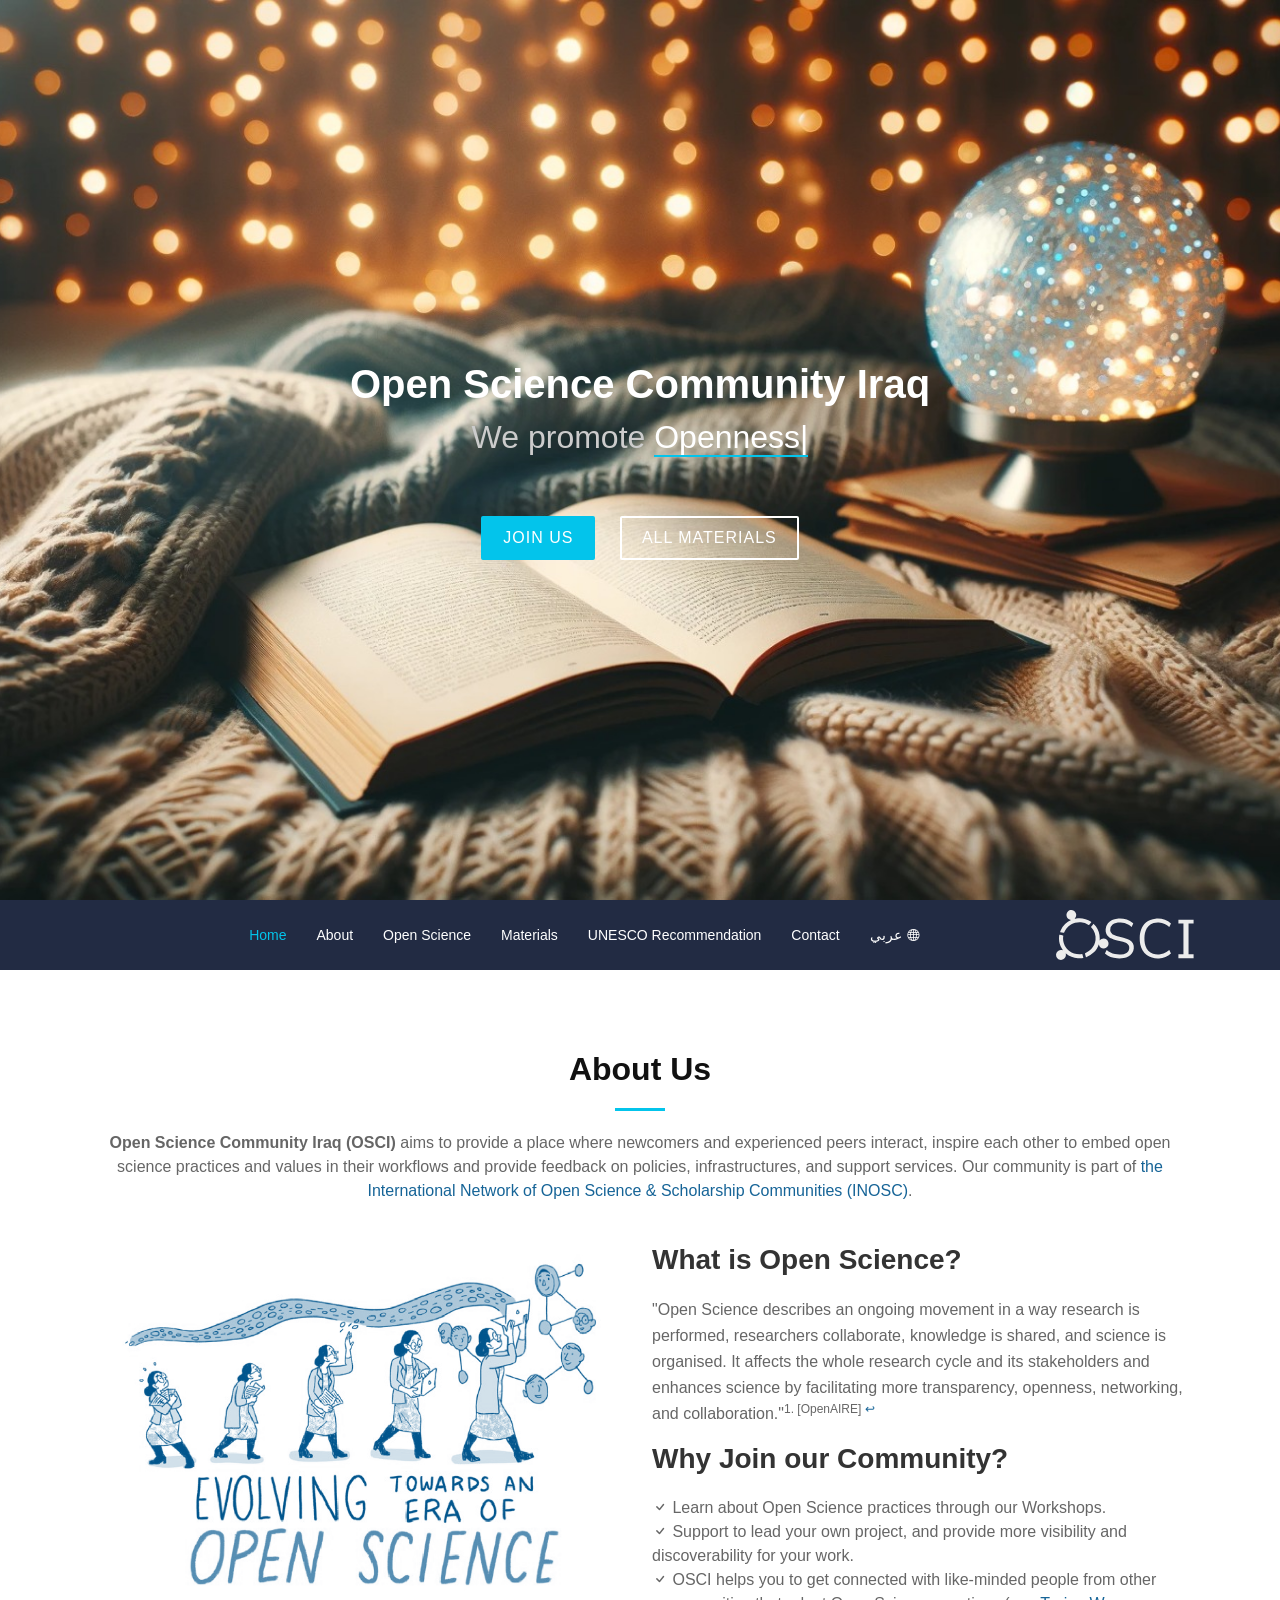
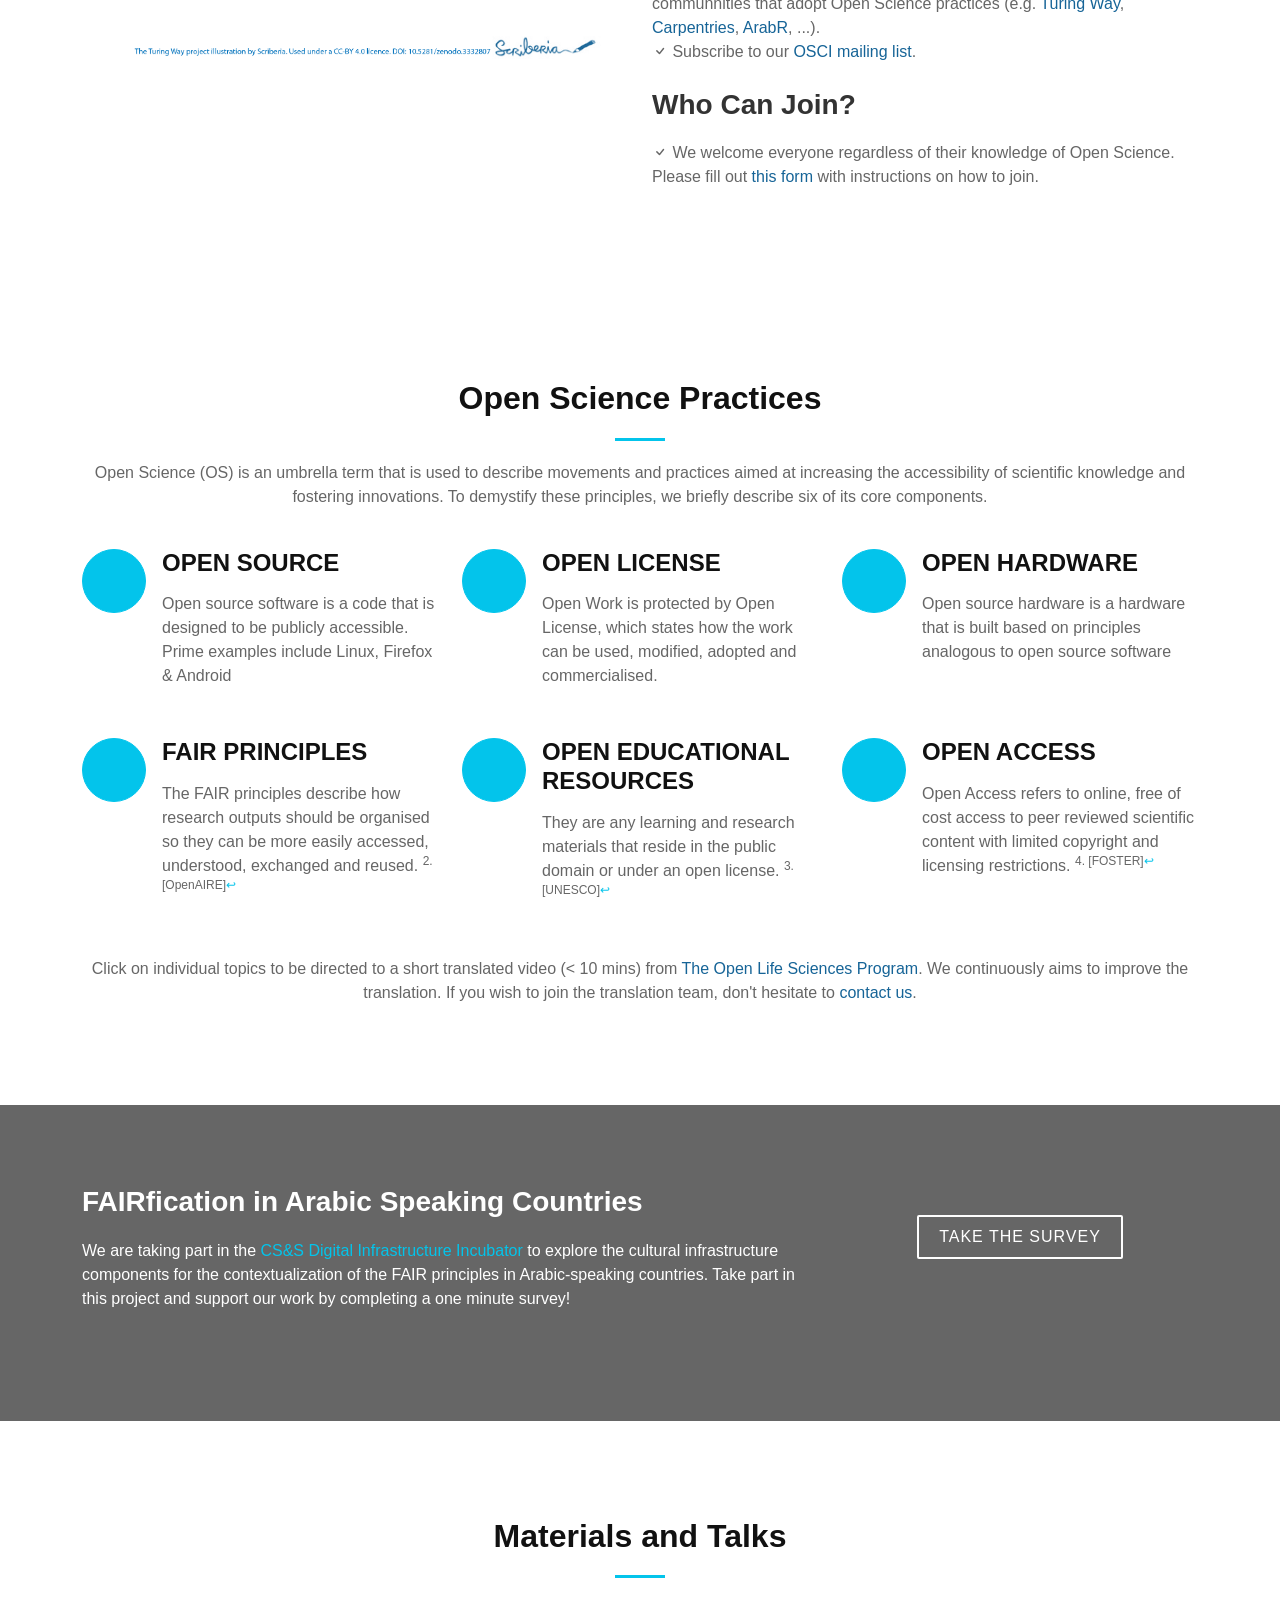
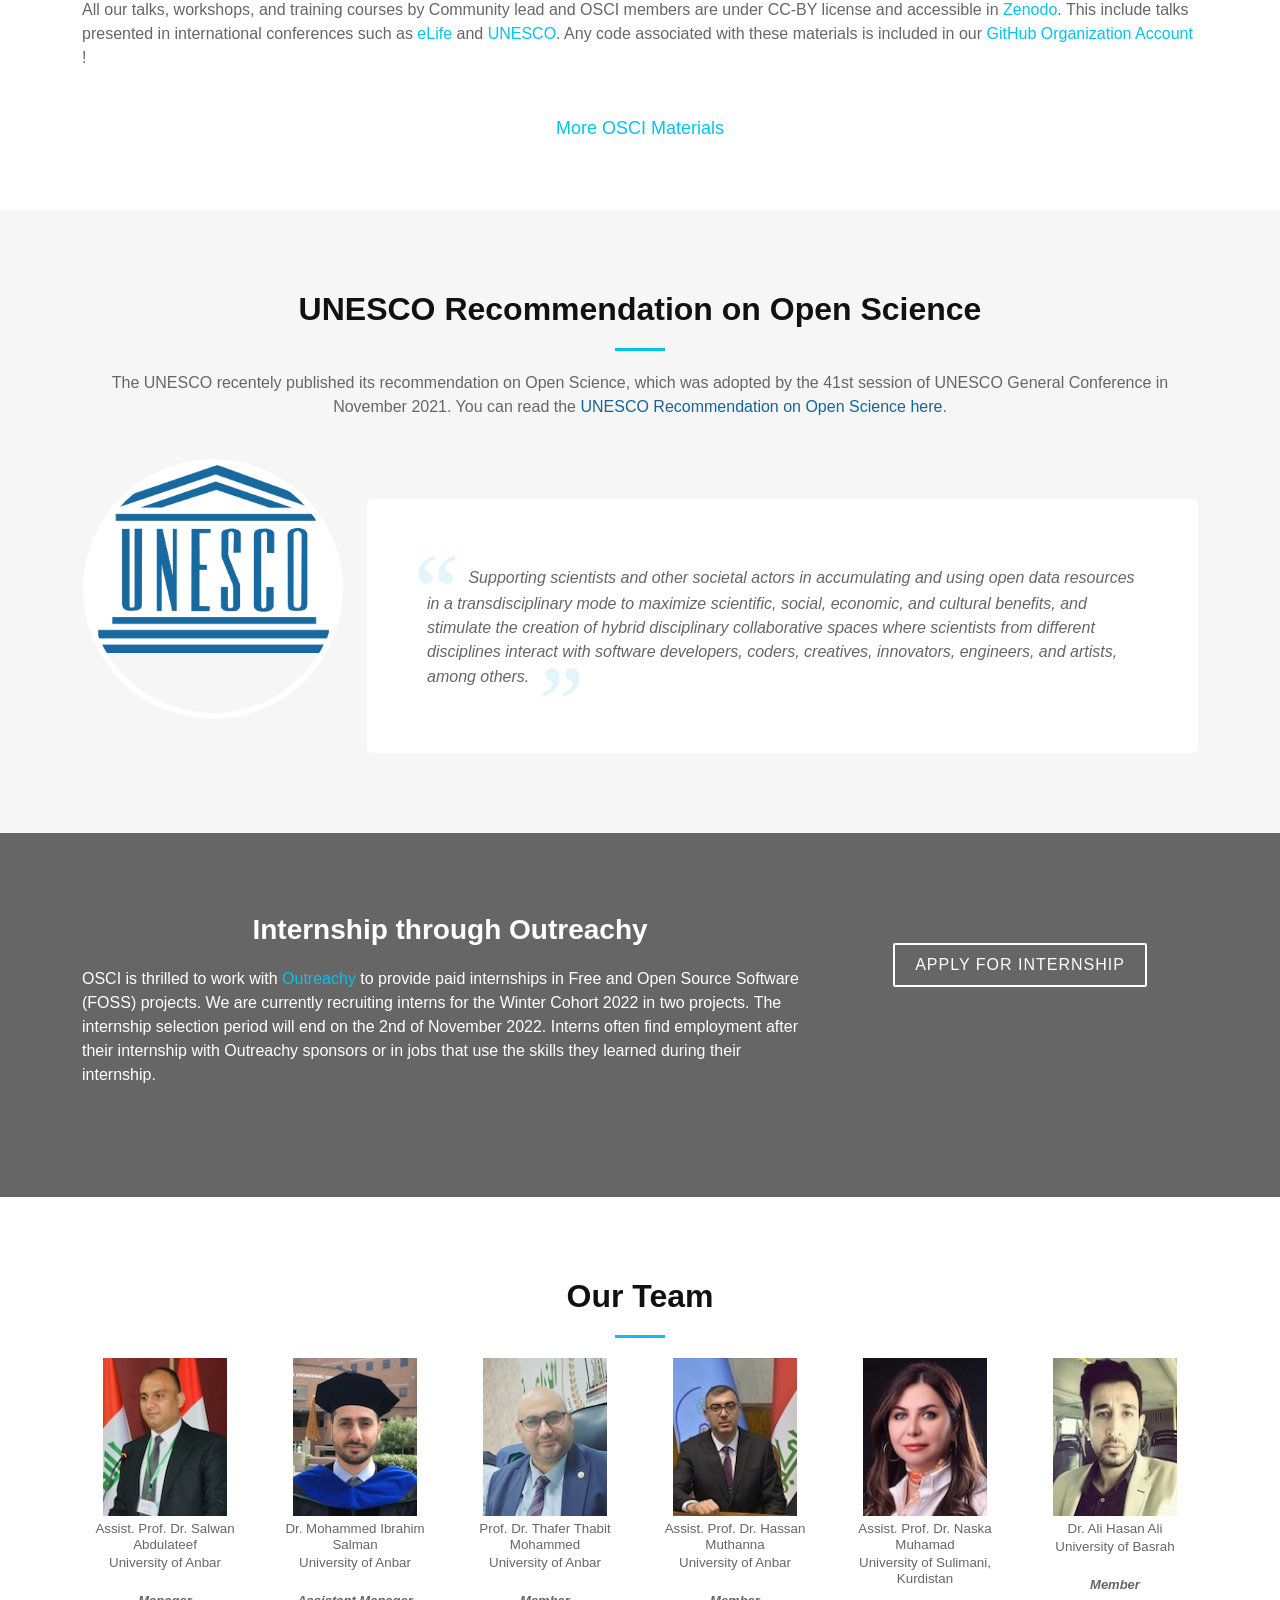
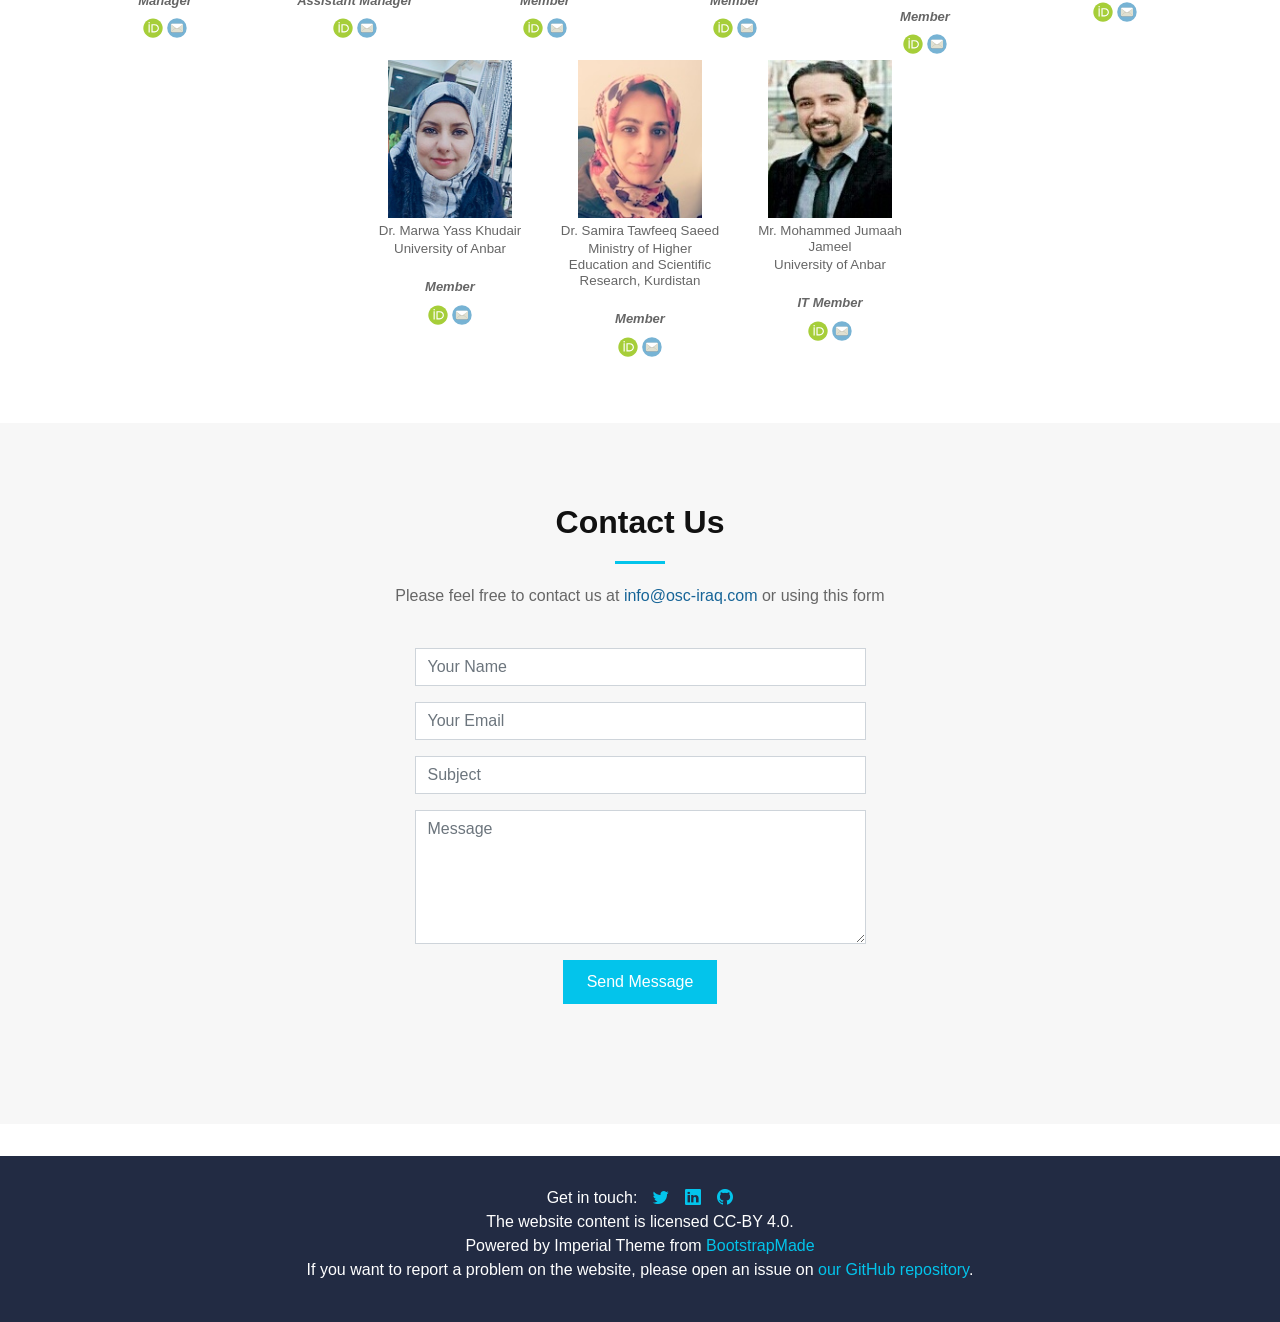
==== index.html @ b0d39c7e "Team added to the English page" ====
<!DOCTYPE html>
<html lang="en">

<head>
  <!-- Global site tag (gtag.js) - Google Analytics -->
  <script async src="https://www.googletagmanager.com/gtag/js?id=G-NM34VFTB3N"></script>
  <script>
    window.dataLayer = window.dataLayer || [];

    function gtag() {
      dataLayer.push(arguments);
    }
    gtag('js', new Date());

    gtag('config', 'G-NM34VFTB3N');
  </script>

  <meta charset="utf-8">
  <meta content="width=device-width, initial-scale=1.0" name="viewport">

  <title>OSCSI</title>
  <meta
    content="Open Science community Iraq (OSCI) was established in line with Saudi Arabia’s Vision 2030, which focuses on installing values, enhancing knowledge and improving equal access to education. It aims to provide a place where newcomers and experienced peers interact, inspire each other to embed open science practices and values in their workflows and provide feedback on policies, infrastructures and support services."
    name="description">
  <meta content="" name="OSCI, osci, Open Science Communtiy Iraq, Open Science">

  <!-- Facebook Opengraph integration: https://developers.facebook.com/docs/sharing/opengraph -->
  <meta property="og:title" content="">
  <meta property="og:image" content="">
  <meta property="og:url" content="">
  <meta property="og:site_name" content="">
  <meta property="og:description" content="">

  <!-- Twitter Cards integration: https://dev.twitter.com/cards/  -->
  <meta name="twitter:card" content="summary">
  <meta name="twitter:site" content="">
  <meta name="twitter:title" content="">
  <meta name="twitter:description" content="">
  <meta name="twitter:image" content="">

  <!-- Favicons -->
  <link href="assets/img/logo1.png" rel="icon">
  <link href="assets/img/apple-touch-icon.png" rel="apple-touch-icon">

  <!-- Fontawesome  -->
  <script src="https://kit.fontawesome.com/fb18aad73b.js" crossorigin="anonymous"></script>
  <!-- Google Fonts -->
  <link rel="preconnect" href="https://fonts.googleapis.com">
  <link rel="preconnect" href="https://fonts.gstatic.com" crossorigin>
  <link rel="preload" as="font"
    href="https://fonts.googleapis.com/css?family=Open+Sans:300,300i,400,400i,700,700i|Raleway:300,400,500,700,800&display=swap"
    rel="stylesheet">
  <link rel="preload" as="font"
    href="https://fonts.googleapis.com/css2?family=IBM+Plex+Sans+Arabic:wght@100;200;400&family=Noto+Kufi+Arabic:wght@300&display=swap"
    rel="stylesheet">

  <!-- Vendor CSS Files -->
  <link href="assets/vendor/aos/aos.css" rel="stylesheet">
  <link href="assets/vendor/bootstrap/css/bootstrap.min.css" rel="stylesheet">
  <link href="assets/vendor/bootstrap-icons/bootstrap-icons.css" rel="stylesheet">
  <link href="assets/vendor/glightbox/css/glightbox.min.css" rel="stylesheet">
  <link href="assets/vendor/swiper/swiper-bundle.min.css" rel="stylesheet">

  <!-- Template Main CSS File -->
  <link href="assets/css/style.css" rel="stylesheet">
  <link href="assets/css/arabic.css" rel="stylesheet">


  <!-- =======================================================
  * Template Name: Imperial - v5.7.0
  * Template URL: https://bootstrapmade.com/imperial-free-onepage-bootstrap-theme/
  * Author: BootstrapMade.com
  * License: https://bootstrapmade.com/license/
  ======================================================== -->
</head>

<body>

  <!-- ======= Hero Section ======= -->
  <section id="hero">
    <div class="hero-container">
      <div data-aos="fade-in">
        <div class="hero-logo">
          <!-- <img class="" src="assets/img/landing/logo.png" alt="Imperial" width = "300px"> -->
        </div>

        <h1>Open Science Community Iraq</h1>
        <h2>We promote <span class="typed" data-typed-items="Openness, Transparency, Reproducibility"></span></h2>
        <div class="actions">
          <a href="https://form.jotform.com/2229025453843566" class="btn-get-started">Join Us</a>
          <a href="https://zenodo.org/communities/osci2023" class="btn-services">All Materials</a>
        </div>
      </div>
    </div>
  </section><!-- End Hero -->

  <!-- ======= Header ======= -->
  <header id="header" class="d-flex align-items-center">
    <div class="container d-flex align-items-center justify-content-between">

      <a href="index.html" class="logo mr-auto"><img src="assets/img/landing/header.JPG" alt=""></a>
      <!-- Uncomment below if you prefer to use a text logo -->
      <!-- <h1 class="logo mr-auto"><a href="index.html">OSCI</a></h1> -->

      <nav id="navbar" class="navbar">
        <ul>
          <li><a class="nav-link scrollto active" href="#hero">Home</a></li>
          <li><a class="nav-link scrollto" href="#about">About</a></li>
          <li><a class="nav-link scrollto" href="#services">Open Science</a></li>
          <li><a class="nav-link scrollto" href="#materials">Materials</a></li>
          <li><a class="nav-link scrollto" href="#testimonials">UNESCO Recommendation</a></li>
          <li><a class="nav-link scrollto" href="#contact">Contact</a></li>
          <li><a href="ar-index.html">عربي <i class="bi bi-globe"></i></a></li>
        </ul>
        <i class="bi bi-list mobile-nav-toggle"></i>
      </nav><!-- .navbar -->
      <a href="index.html" class="logo mr-auto"><img src="assets/img/landing/logo1.svg" alt=""></a>

    </div>
  </header><!-- End Header -->

  <main id="main">

    <!-- ======= About Section ======= -->
    <section id="about">
      <div class="container" data-aos="fade-up">
        <div class="row">
          <div class="col-md-12">
            <h3 class="section-title">About Us</h3>
            <div class="section-title-divider"></div>
            <p class="section-description"><b>Open Science Community Iraq (OSCI)</b> aims to provide a place where
              newcomers and experienced peers interact, inspire each other to embed open science practices
              and values in their workflows and provide feedback on policies, infrastructures, and support services.
              Our community is part of <a href="https://osf.io/vz2sy/">the International Network of Open Science &
                Scholarship Communities (INOSC)</a>.
            </p>
          </div>
        </div>
        <div class="container about-container" data-aos="fade-up" data-aos-delay="200">
          <div class="row">

            <div class="col-lg-6 about-img">
              <img src="assets/img/landing/os.webp" alt="">
            </div>

            <div class="col-md-6 about-content">
              <h2 class="about-title">What is Open Science?</h2>
              <p class="about-text">
                "Open Science describes an ongoing movement in a way research is performed, researchers collaborate,
                knowledge is shared,
                and science is organised. It affects the whole research cycle and its stakeholders and enhances science
                by facilitating more
                transparency, openness, networking, and collaboration."<sup id="fn1">1. [OpenAIRE]
                  <a href="https://www.openaire.eu/what-is-open-science-and-open-access"
                    title="OpenAIRE Webpage.">↩</a></sup>
              </p>
              <h2 class="about-title">Why Join our Community?</h2>
              <i class="bi bi-check"></i> Learn about Open Science practices through our Workshops.
              <br>
              <i class="bi bi-check"></i> Support to lead your own project, and provide more visibility and
              discoverability for your work.
              <br>
              <i class="bi bi-check"></i> OSCI helps you to get connected with like-minded people from other
              communnities that adopt Open Science practices (e.g. <a
                href="https://the-turing-way.netlify.app/welcome">Turing Way</a>, <a
                href="https://carpentries.org/">Carpentries</a>, <a href="https://arabr.github.io/">ArabR</a>, ...).

              <br>
              <i class="bi bi-check"></i> Subscribe to our <a
                href="https://docs.google.com/forms/d/e/1FAIpQLSdrJlHJlKuQ4OW4PL6OsCyJP4XeBnjgYJLNfCgu8Tj8d-MP_Q/viewform">OSCI
                mailing
                list</a>.
              <br>
              <br>
              <h2 class="about-title">Who Can Join?</h2>
              <i class="bi bi-check"></i> We welcome everyone regardless of their knowledge of Open Science. Please fill
              out <a href="https://forms.gle/egqEE7VThhf4V3Ps8">this form
              </a>with instructions on how to join.
              <br>
              </p>
            </div>
          </div>
        </div>
    </section><!-- End About Section -->

    <!-- ======= Services Section ======= -->
    <section id="services">
      <div class="container">
        <div class="row" data-aos="fade-up">
          <div class="col-md-12">
            <h3 class="section-title">Open Science Practices</h3>
            <div class="section-title-divider"></div>
            <p class="section-description">
              Open Science (OS) is an umbrella term that is used to describe movements and practices aimed at
              increasing the accessibility of scientific knowledge and fostering innovations.
              To demystify these principles, we briefly describe six of its core components.
            </p>
          </div>
        </div>

        <div class="row" data-aos="fade-up" data-aos-delay="200">
          <div class="col-lg-4 col-md-6 service-item">
            <div class="service-icon"><i class="fab fa-osi"></i></div>
            <h4 class="service-title"><a href="https://www.youtube.com/embed/OskC2LNtPkU">Open Source</a></h4>
            <p class="service-description">Open source software is a code that is designed to be publicly accessible.
              Prime examples include Linux, Firefox & Android</p>
          </div>
          <div class="col-lg-4 col-md-6 service-item">
            <div class="service-icon"><i class="fab fa-creative-commons"></i></div>
            <h4 class="service-title"><a href="https://www.youtube.com/embed/xdBwuut6dRY">Open License</a></h4>
            <p class="service-description">Open Work is protected by Open License, which states how the work can be
              used, modified, adopted and commercialised.</p>
          </div>
          <div class="col-lg-4 col-md-6 service-item">
            <div class="service-icon"><i class="fas fa-microchip"></i></div>
            <h4 class="service-title"><a href="https://www.youtube.com/embed/KymHGq9SAgM">Open Hardware</a></h4>
            <p class="service-description">Open source hardware is a hardware that is built based on principles
              analogous to open source software</p>
          </div>
          <div class="col-lg-4 col-md-6 service-item">
            <div class="service-icon"><i class="fas fa-database"></i></div>
            <h4 class="service-title"><a href="https://www.youtube.com/embed/-EdD3JKA6WA">FAIR Principles</a></h4>
            <p class="service-description">The FAIR principles describe how research outputs should be organised so they
              can be more easily accessed, understood, exchanged and reused. <sup id="fn2">2. [OpenAIRE]<a
                  href="https://www.openaire.eu/how-to-make-your-data-fair" title="OpenAIRE Webpage.">↩</a></sup>

          </div>
          <div class="col-lg-4 col-md-6 service-item">
            <div class="service-icon"><i class="fas fa-chalkboard-teacher"></i></div>
            <h4 class="service-title"><a href="https://www.youtube.com/embed/I_5Tn50KCQ4">Open Educational Resources</a>
            </h4>
            <p class="service-description">They are any learning and research materials that reside in the public domain
              or under an open license. <sup id="fn3">3. [UNESCO]<a
                  href="https://en.unesco.org/themes/building-knowledge-societies/oer"
                  title="UNESCO Webpage.">↩</a></sup>
          </div>
          <div class="col-lg-4 col-md-6 service-item">
            <div class="service-icon"><i class="fas fa-lock-open"></i></div>
            <h4 class="service-title"><a href="#">Open Access</a></h4>
            <p class="service-description">Open Access refers to online, free of cost access to peer reviewed scientific
              content with limited copyright and licensing restrictions. <sup id="fn4">4. [FOSTER]<a
                  href="https://www.fosteropenscience.eu/foster-taxonomy/open-access-definition"
                  title="FOSTER Webpage.">↩</a></sup>
          </div>
        </div>

        <p class="section-description"> Click on individual topics to be directed to a short translated
          video (< 10 mins) from <a href="https://openlifesci.org/">The Open Life Sciences Program</a>. We continuously
            aims to improve the translation. If you wish to join the translation team, don't hesitate to <a
              href="mailto:info@osc-iraq.com">contact us</a>.</p>
      </div>


      </div>
    </section><!-- End Services Section -->

    <!-- ======= Subscrbe Section ======= -->
    <section id="subscribe">
      <div class="container" data-aos="fade-up">
        <div class="row">
          <div class="col-md-8">
            <h3 class="subscribe-title">FAIRfication in Arabic Speaking Countries</h3>
            <p class="subscribe-text">We are taking part in the <a
                href="https://incubator.codeforscience.org/cohort">CS&S Digital Infrastructure Incubator</a> to explore
              the cultural infrastructure components for the contextualization of the FAIR
              principles in Arabic-speaking countries.
              Take part in this project and support our work by completing a one minute survey!</p>

          </div>
          <div class="col-md-4 subscribe-btn-container">
            <a class="subscribe-btn" href="https://form.jotform.com/2203619972254599">Take the Survey</a>
          </div>
        </div>
      </div>
    </section><!-- End Subscrbe Section -->

    <!-- ======= Portfolio Section ======= -->
    <!-- <section id="portfolio">
      <div class="container" data-aos="fade-up">
        <div class="row">
          <div class="col-md-12">
            <h3 class="section-title">Portfolio</h3>
            <div class="section-title-divider"></div>
            <p class="section-description">Si stante, hoc natura videlicet vult, salvam esse se, quod concedimus ses haec dicturum fuisse</p>
          </div>
        </div>

        <div class="row">
          <div class="col-lg-12 d-flex justify-content-center">
            <ul id="portfolio-flters">
              <li data-filter="*" class="filter-active">All</li>
              <li data-filter=".filter-app">App</li>
              <li data-filter=".filter-card">Card</li>
              <li data-filter=".filter-web">Web</li>
            </ul>
          </div>
        </div>

        <div class="row portfolio-container">

          <div class="col-lg-4 col-md-6 portfolio-item filter-app">
            <img src="assets/img/portfolio/portfolio-1.jpg" class="img-fluid" alt="">
            <div class="portfolio-info">
              <h4>App 1</h4>
              <p>App</p>
              <a href="assets/img/portfolio/portfolio-1.jpg" data-gallery="portfolioGallery" class="portfolio-lightbox preview-link" title="App 1"><i class="bi bi-plus"></i></a>
              <a href="portfolio-details.html" class="details-link" title="More Details"><i class="bi bi-link"></i></a>
            </div>
          </div>

          <div class="col-lg-4 col-md-6 portfolio-item filter-web">
            <img src="assets/img/portfolio/portfolio-2.jpg" class="img-fluid" alt="">
            <div class="portfolio-info">
              <h4>Web 3</h4>
              <p>Web</p>
              <a href="assets/img/portfolio/portfolio-2.jpg" data-gallery="portfolioGallery" class="portfolio-lightbox preview-link" title="Web 3"><i class="bi bi-plus"></i></a>
              <a href="portfolio-details.html" class="details-link" title="More Details"><i class="bi bi-link"></i></a>
            </div>
          </div>

          <div class="col-lg-4 col-md-6 portfolio-item filter-app">
            <img src="assets/img/portfolio/portfolio-3.jpg" class="img-fluid" alt="">
            <div class="portfolio-info">
              <h4>App 2</h4>
              <p>App</p>
              <a href="assets/img/portfolio/portfolio-3.jpg" data-gallery="portfolioGallery" class="portfolio-lightbox preview-link" title="App 2"><i class="bi bi-plus"></i></a>
              <a href="portfolio-details.html" class="details-link" title="More Details"><i class="bi bi-link"></i></a>
            </div>
          </div>

          <div class="col-lg-4 col-md-6 portfolio-item filter-card">
            <img src="assets/img/portfolio/portfolio-4.jpg" class="img-fluid" alt="">
            <div class="portfolio-info">
              <h4>Card 2</h4>
              <p>Card</p>
              <a href="assets/img/portfolio/portfolio-4.jpg" data-gallery="portfolioGallery" class="portfolio-lightbox preview-link" title="Card 2"><i class="bi bi-plus"></i></a>
              <a href="portfolio-details.html" class="details-link" title="More Details"><i class="bi bi-link"></i></a>
            </div>
          </div>

          <div class="col-lg-4 col-md-6 portfolio-item filter-web">
            <img src="assets/img/portfolio/portfolio-5.jpg" class="img-fluid" alt="">
            <div class="portfolio-info">
              <h4>Web 2</h4>
              <p>Web</p>
              <a href="assets/img/portfolio/portfolio-5.jpg" data-gallery="portfolioGallery" class="portfolio-lightbox preview-link" title="Web 2"><i class="bi bi-plus"></i></a>
              <a href="portfolio-details.html" class="details-link" title="More Details"><i class="bi bi-link"></i></a>
            </div>
          </div>

          <div class="col-lg-4 col-md-6 portfolio-item filter-app">
            <img src="assets/img/portfolio/portfolio-6.jpg" class="img-fluid" alt="">
            <div class="portfolio-info">
              <h4>App 3</h4>
              <p>App</p>
              <a href="assets/img/portfolio/portfolio-6.jpg" data-gallery="portfolioGallery" class="portfolio-lightbox preview-link" title="App 3"><i class="bi bi-plus"></i></a>
              <a href="portfolio-details.html" class="details-link" title="More Details"><i class="bi bi-link"></i></a>
            </div>
          </div>

          <div class="col-lg-4 col-md-6 portfolio-item filter-card">
            <img src="assets/img/portfolio/portfolio-7.jpg" class="img-fluid" alt="">
            <div class="portfolio-info">
              <h4>Card 1</h4>
              <p>Card</p>
              <a href="assets/img/portfolio/portfolio-7.jpg" data-gallery="portfolioGallery" class="portfolio-lightbox preview-link" title="Card 1"><i class="bi bi-plus"></i></a>
              <a href="portfolio-details.html" class="details-link" title="More Details"><i class="bi bi-link"></i></a>
            </div>
          </div>

          <div class="col-lg-4 col-md-6 portfolio-item filter-card">
            <img src="assets/img/portfolio/portfolio-8.jpg" class="img-fluid" alt="">
            <div class="portfolio-info">
              <h4>Card 3</h4>
              <p>Card</p>
              <a href="assets/img/portfolio/portfolio-8.jpg" data-gallery="portfolioGallery" class="portfolio-lightbox preview-link" title="Card 3"><i class="bi bi-plus"></i></a>
              <a href="portfolio-details.html" class="details-link" title="More Details"><i class="bi bi-link"></i></a>
            </div>
          </div>

          <div class="col-lg-4 col-md-6 portfolio-item filter-web">
            <img src="assets/img/portfolio/portfolio-9.jpg" class="img-fluid" alt="">
            <div class="portfolio-info">
              <h4>Web 3</h4>
              <p>Web</p>
              <a href="assets/img/portfolio/portfolio-9.jpg" data-gallery="portfolioGallery" class="portfolio-lightbox preview-link" title="Web 3"><i class="bi bi-plus"></i></a>
              <a href="portfolio-details.html" class="details-link" title="More Details"><i class="bi bi-link"></i></a>
            </div>
          </div>

        </div>

      </div>
    </section><!-- End Portfolio Section -->
    <!-- ======= Event Section ======= -->
    <section id="materials" class="event">
      <div class="container mt-3" data-aos="fade-up">
        <div class="col-md-12 mb-5">
          <h3 class="section-title"> Materials and Talks</h3>
          <div class="section-title-divider"></div>
          <p class="subscribe-text">All our talks, workshops, and training courses by Community lead and OSCI members
            are under CC-BY license and accessible in
            <a target="_blank" href="https://zenodo.org/communities/osci2023">Zenodo</a>. This include talks presented
            in international conferences such as
            <a target="_blank" href="https://elifesciences.org ">eLife</a> and
            <a target="_blank" href="https://www.unesco.org/en">UNESCO</a>.
            Any code associated with these materials is included in our <a target="_blank"
              href="https://github.com/MohammedSalman/mohammedsalman.github.io">GitHub
              Organization Account</a> !
          </p>
        </div>

        <!-- <div class="row gx-0" style="grid-gap:2em;">
          <a target="_blank" href="https://zenodo.org/record/7123473#.Y1jMK3bMK00"
            class="card col-lg col-md-5 col-sm-1">
            <img class="card-img-top" src="./assets/img/event/event1.PNG" alt="event-image" />
            <div class="card-body">
              <h6 class="card-title">Leveraging Open Science in Machine Learning and Bioinformatics</h5>
                <p class="card-text">Speaker: Batool Almarzouq</p>
                <p class="card-text">Language: English</p>
            </div>
          </a>
          <a target="_blank" href="https://zenodo.org/record/7073591#.Y1jMr3bMK00"
            class="card col-lg col-md-5 col-sm-1">
            <img class="card-img-top" src="./assets/img/event/event2.PNG" alt="event-image" />
            <div class="card-body">
              <h6 class="card-title">Toward the broader globalization of Open Source: documenting your localisation
                Journey</h5>
                <p class="card-text">Speaker: Melissa Black and Asma Kacem</p>
                <p class="card-text">Language: English </p>
            </div>
          </a>
          <a target="_blank" href="https://zenodo.org/record/6988763#.Y1jM4nbMK00"
            class="card col-lg col-md-5 col-sm-1">
            <img class="card-img-top" src="./assets/img/event/event3.PNG" alt="event-image" />
            <div class="card-body">
              <h6 class="card-title">Demystifying the Command line (Arabic)</h5>
                <p class="card-text">Speaker: Batool Almarzouq</p>
                <p class="card-text">Language:Arabic</p>
            </div>
          </a>
        </div> -->


        <div class="text-center mt-5">
          <h6><a class="font-weight-bold more-event" style="font-size:18px"
              href="https://zenodo.org/communities/osci2023"> More OSCI Materials</a></h6>
        </div>
      </div>
    </section>
    <!-- ======= End of Event Section ======= -->

    <!-- ======= Testimonials Section ======= -->
    <section id="testimonials">
      <div class="container" data-aos="fade-up">
        <div class="row">
          <div class="col-md-12">
            <h3 class="section-title">UNESCO Recommendation on Open Science</h3>
            <div class="section-title-divider"></div>
            <p class="section-description">The UNESCO recentely published its recommendation on Open Science,
              which was adopted by the 41st session of UNESCO General Conference in November 2021.
              You can read the <a href="https://unesdoc.unesco.org/ark:/48223/pf0000379949.locale=en">UNESCO
                Recommendation on Open Science here</a>.</p>
          </div>
        </div>

        <div class="row">
          <div class="col-md-3">
            <div class="profile">
              <div class="pic"><img src="assets/img/portfolio/UNISCO.webp" alt=""></div>
            </div>
          </div>
          <div class="col-md-9">
            <div class="quote">
              <b><img src="assets/img/quote_sign_left.png" alt=""></b> Supporting scientists and other societal actors
              in accumulating and
              using open data resources in a transdisciplinary mode to maximize scientific, social, economic, and
              cultural benefits,
              and stimulate the creation of hybrid disciplinary collaborative spaces where scientists from different
              disciplines
              interact with software developers, coders, creatives, innovators, engineers, and artists, among others.
              <small><img src="assets/img/quote_sign_right.png" alt=""></small>
            </div>
          </div>
        </div>

      </div>
    </section><!-- End Testimonials Section -->

    <!-- ======= Team Section ======= -->
    <!-- <section id="team">
      <div class="container" data-aos="fade-up">
        <div class="row">
          <div class="col-md-12">
            <h3 class="section-title">Our Team</h3>
            <div class="section-title-divider"></div>
            <p class="section-description">Sed ut perspiciatis unde omnis iste natus error sit voluptatem accusantium doloremque</p>
          </div>
        </div>

        <div class="row">
          <div class="col-md-3">
            <div class="member">
              <div class="pic"><img src="assets/img/team/team-1.jpg" alt=""></div>
              <h4>Walter White</h4>
              <span>Chief Executive Officer</span>
              <div class="social">
                <a href=""><i class="bi bi-twitter"></i></a>
                <a href=""><i class="bi bi-facebook"></i></a>
                <a href=""><i class="bi bi-instagram"></i></a>
                <a href=""><i class="bi bi-linkedin"></i></a>
              </div>
            </div>
          </div>

          <div class="col-md-3">
            <div class="member">
              <div class="pic"><img src="assets/img/team/team-2.jpg" alt=""></div>
              <h4>Sarah Jhinson</h4>
              <span>Product Manager</span>
              <div class="social">
                <a href=""><i class="bi bi-twitter"></i></a>
                <a href=""><i class="bi bi-facebook"></i></a>
                <a href=""><i class="bi bi-instagram"></i></a>
                <a href=""><i class="bi bi-linkedin"></i></a>
              </div>
            </div>
          </div>

          <div class="col-md-3">
            <div class="member">
              <div class="pic"><img src="assets/img/team/team-3.jpg" alt=""></div>
              <h4>William Anderson</h4>
              <span>CTO</span>
              <div class="social">
                <a href=""><i class="bi bi-twitter"></i></a>
                <a href=""><i class="bi bi-facebook"></i></a>
                <a href=""><i class="bi bi-instagram"></i></a>
                <a href=""><i class="bi bi-linkedin"></i></a>
              </div>
            </div>
          </div>

          <div class="col-md-3">
            <div class="member">
              <div class="pic"><img src="assets/img/team/team-4.jpg" alt=""></div>
              <h4>Amanda Jepson</h4>
              <span>Accountant</span>
              <div class="social">
                <a href=""><i class="bi bi-twitter"></i></a>
                <a href=""><i class="bi bi-facebook"></i></a>
                <a href=""><i class="bi bi-instagram"></i></a>
                <a href=""><i class="bi bi-linkedin"></i></a>
              </div>
            </div>
          </div>

        </div>
      </div>
    </section><!-- End Team Section -->

    <section id="materilas">
      <div class="container" data-aos="fade-up">
        <div class="row">
          <div class="col-md-8">
            <h3 class="subscribe-title">Internship through Outreachy</h3>
            <p class="subscribe-text">OSCI is thrilled to work with <a href="https://www.outreachy.org/">Outreachy</a>
              to provide paid internships in Free and Open Source Software (FOSS) projects. We are currently recruiting
              interns for the Winter Cohort 2022 in two projects.
              The internship selection period will end on the 2nd of November 2022. Interns often find employment after
              their internship with Outreachy sponsors or
              in jobs that use the skills they learned during their internship.
            </p>
          </div>

          <div class="col-md-4 subscribe-btn-container">
            <a class="subscribe-btn"
              href="https://www.outreachy.org/apply/project-selection/#open-science-community-saudi-arabia-oscsa">Apply
              for Internship</a>
          </div>
        </div>
      </div>
    </section><!-- End Subscribe Section -->




    <!-- ======= Team Section ======= -->
    <section id="team">
      <div class="container" data-aos="fade-up">
        <div class="row">
          <div class="col-md-12">
            <h3 class="section-title">Our Team</h3>
            <div class="section-title-divider"></div>
            <!-- <p class="section-description">Change this text or remove it</p> -->
          </div>
        </div>

        <div class="row">
          <div class="col-md-2">
            <div class="member">
              <div class="pic"><img src="assets/img/team/salwan.jpg" alt=""></div>
              <h4 style="font-size: smaller;">Assist. Prof. Dr. Salwan Abdulateef</h4>
              <h6 style="font-weight:normal; font-size: smaller;">University of Anbar</h6>

              <span><b>Manager</b></span>
              <div class="social">
                <a href="https://orcid.org/0000-0002-7389-0003" target="_blank">
                  <img src="assets/orcid.logo.icon.svg" alt="ORCID">
                </a>
                <a href="mailto:ag.salwan.mahmood@uoanbar.edu.iq" target="_blank">
                  <img src="assets/Circle-icons-mail.svg" alt="Email Contact">
                </a>
              </div>
            </div>
          </div>

          <div class="col-md-2">
            <div class="member">
              <div class="pic"><img src="assets/img/team/mohammed_salman.jpg" alt=""></div>
              <h4 style="font-size: smaller;">Dr. Mohammed Ibrahim Salman</h4>
              <h6 style="font-weight:normal; font-size: smaller; ">University of Anbar</h6>

              <span><b>Assistant Manager</b></span>
              <div class="social">
                <a href="https://orcid.org/0000-0002-0233-7534" target="_blank">
                  <img src="assets/orcid.logo.icon.svg" alt="ORCID">
                </a>
                <a href="mailto:mohammed_salman@uoanbar.edu" target="_blank">
                  <img src="assets/Circle-icons-mail.svg" alt="Email Contact">
                </a>
              </div>
            </div>
          </div>

          <div class="col-md-2">
            <div class="member">
              <div class="pic"><img src="assets/img/team/thafer_mohammed.jpeg" alt=""></div>
              <h4 style="font-size: smaller;">Prof. Dr. Thafer Thabit Mohammed</h4>
              <h6 style="font-weight:normal; font-size: smaller;">University of Anbar</h6>

              <span><b>Member</b></span>
              <div class="social">
                <a href="https://orcid.org/0000-0002-6109-9994" target="_blank">
                  <img src="assets/orcid.logo.icon.svg" alt="ORCID">
                </a>
                <a href="mailto:ag.thafer.thabit@uoanbar.edu.iq" target="_blank">
                  <img src="assets/Circle-icons-mail.svg" alt="Email Contact">
                </a>
              </div>
            </div>
          </div>

          <div class="col-md-2">
            <div class="member">
              <div class="pic"><img src="assets/img/team/hassan-muthana.jpeg" alt=""></div>
              <h4 style="font-size: smaller;">Assist. Prof. Dr. Hassan Muthanna</h4>
              <h6 style="font-weight:normal; font-size: smaller;">University of Anbar</h6>

              <span><b>Member</b></span>
              <div class="social">
                <a href="https://orcid.org/0000-0002-4713-3164" target="_blank">
                  <img src="assets/orcid.logo.icon.svg" alt="ORCID">
                </a>
                <a href="mailto:ag.hassan.alnori@uoanbar.edu.iq" target="_blank">
                  <img src="assets/Circle-icons-mail.svg" alt="Email Contact">
                </a>
              </div>
            </div>
          </div>

          <div class="col-md-2">
            <div class="member">
              <div class="pic"><img src="assets/img/team/naska_mohammed.jpg" alt=""></div>
              <h4 style="font-size: smaller;">Assist. Prof. Dr. Naska Muhamad</h4>
              <h6 style="font-weight:normal; font-size: smaller;">University of Sulimani, Kurdistan</h6>

              <span><b>Member</b></span>
              <div class="social">
                <a href="https://orcid.org/0009-0001-4338-0213" target="_blank">
                  <img src="assets/orcid.logo.icon.svg" alt="ORCID">
                </a>
                <a href="mailto:naska.muhamad@univsul.edu.iq" target="_blank">
                  <img src="assets/Circle-icons-mail.svg" alt="Email Contact">
                </a>
              </div>
            </div>
          </div>



          <div class="col-md-2">
            <div class="member">
              <div class="pic"><img src="assets/img/team/ali_hasan.jpg" alt=""></div>
              <h4 style="font-size: smaller;">Dr. Ali Hasan Ali</h4>
              <h6 style="font-weight:normal; font-size: smaller;">University of Basrah</h6>

              <span><b>Member</b></span>
              <div class="social">
                <a href="https://orcid.org/0000-0003-2959-4212" target="_blank">
                  <img src="assets/orcid.logo.icon.svg" alt="ORCID">
                </a>
                <a href="mailto:aliaha1@yahoo.com" target="_blank">
                  <img src="assets/Circle-icons-mail.svg" alt="Email Contact">
                </a>
              </div>
            </div>
          </div>
          <div class="col-md-2">
            <div class="member">
              <div class="pic"><img src="assets/img/team/marwa_yass.png" alt=""></div>
              <h4 style="font-size: smaller;">Dr. Marwa Yass Khudair</h4>
              <h6 style="font-weight:normal; font-size: smaller;">University of Anbar</h6>

              <span><b>Member</b></span>
              <div class="social">
                <a href="https://orcid.org/0000-0001-6155-286X" target="_blank">
                  <img src="assets/orcid.logo.icon.svg" alt="ORCID">
                </a>
                <a href="mailto:ag.marwa.yass@uoanbar.edu.iq" target="_blank">
                  <img src="assets/Circle-icons-mail.svg" alt="Email Contact">
                </a>
              </div>
            </div>
          </div>
          <div class="col-md-2">
            <div class="member">
              <div class="pic"><img src="assets/img/team/samira_saeed.JPG" alt=""></div>
              <h4 style="font-size: smaller;">Dr. Samira Tawfeeq Saeed</h4>
              <h6 style="font-weight:normal; font-size: smaller;">Ministry of Higher Education and Scientific Research,
                Kurdistan
              </h6>

              <span><b>Member</b></span>
              <div class="social">
                <a href="https://orcid.org/0000-0001-7021-5195" target="_blank">
                  <img src="assets/orcid.logo.icon.svg" alt="ORCID">
                </a>
                <a href="mailto:samira.saeed@mhe-krg.org" target="_blank">
                  <img src="assets/Circle-icons-mail.svg" alt="Email Contact">
                </a>
              </div>
            </div>
          </div>
          <div class="col-md-2">
            <div class="member">
              <div class="pic"><img src="assets/img/team/mohammed-jumaa.jpeg" alt=""></div>
              <h4 style="font-size: smaller;">Mr. Mohammed Jumaah Jameel</h4>
              <h6 style="font-weight:normal; font-size: smaller;">University of Anbar</h6>

              <span><b>IT Member</b></span>
              <div class="social">
                <a href="https://orcid.org/0000-0003-4897-6347" target="_blank">
                  <img src="assets/orcid.logo.icon.svg" alt="ORCID">
                </a>
                <a href="mailto:mjj81sw@uoanbar.edu.iq" target="_blank">
                  <img src="assets/Circle-icons-mail.svg" alt="Email Contact">
                </a>
              </div>
            </div>
          </div>

        </div>
      </div>
    </section><!-- End Team Section







    <section id="contact">
      <div class="container" data-aos="fade-up">

        <div class="row">
          <h3 class="section-title">Supporters</h3>
          <div class="section-title-divider"></div>

          <div class="column">

            <a href="https://prereview.org/clubs/open-science-community-iraqi">
              <img src="assets/img/logo/prereview.svg" alt="" class="center">
            </a>

            <!-- </div>
        <div class="column"> -->
    <!-- <img src="assets/img/logo/outreachy.png" alt="" class="center"> -->
    <!-- </div> -->
    </div>
    <!-- <p> <img src="assets/img/logo/outreachy.png" alt="" width="400"></p>
            <p> <img src="assets/img/logo/css.png" alt="" width="300"></p> -->
    </div>
    </section>


    <!-- ======= Contact Section ======= -->
    <section id="contact">
      <div class="container" data-aos="fade-up">
        <div class="row">
          <div class="col-md-12">
            <h3 class="section-title">Contact Us</h3>
            <div class="section-title-divider"></div>
            <p class="section-description">Please feel free to contact us at<a href="mailto:info@osc-iraq.com">
                info@osc-iraq.com</a> or using this form</p>
          </div>
        </div>
        <div class="row justify-content-center">
          <div class="col-lg-5 col-md-8">
            <div class="form">
              <!-- Replace `form_id` with id generated in formspree.io account -->
              <form action="https://formspree.io/f/mqkjddaj" method="post" role="form" class="php-email-form">
                <div class="form-group">
                  <input type="text" name="name" class="form-control" id="name" placeholder="Your Name"
                    aria-label="name" required>
                </div>
                <div class="form-group mt-3">
                  <input type="email" class="form-control" name="email" id="email" placeholder="Your Email"
                    aria-label="email" required>
                </div>
                <div class="form-group mt-3">
                  <input type="text" class="form-control" name="subject" id="subject" placeholder="Subject"
                    aria-label="subject" required>
                </div>
                <div class="form-group mt-3">
                  <textarea class="form-control" name="message" rows="5" placeholder="Message" aria-label="Message"
                    required></textarea>
                </div>
                <div class="my-3">
                  <div class="loading">Loading</div>
                  <div class="error-message"></div>
                  <div class="sent-message">Your message has been sent. Thank you!</div>
                </div>
                <div class="text-center"><button type="submit">Send Message</button></div>
              </form>
            </div>
          </div>

        </div>
      </div>
    </section><!-- End Contact Section -->

  </main><!-- End #main -->

  <!-- ======= Footer ======= -->
  <footer id="footer">
    <div class="container">
      <div class="row">
        <div class="col-md-12">
          <div class="copyright">
            <div class="d-flex gap-3 justify-content-center">
              <span>Get in touch:</span>
              <a href="https://twitter.com/osciiraq95115" target="_blank"><i class="bi bi-twitter"></i></a>
              <a href="https://www.linkedin.com/in/osciiraq-iraq-715a892a6/" target="_blank">
                <i class="bi bi-linkedin"></i>
              </a>
              <a href="https://github.com/MohammedSalman/mohammedsalman.github.io" target="_blank">
                <i class="bi bi-github"></i>
              </a>
            </div>
            The website content is licensed CC-BY 4.0. <br>
            Powered by Imperial Theme from <a href="https://bootstrapmade.com/">BootstrapMade</a><br>
            If you want to report a problem on the website, please open an issue on <a
              href="https://github.com/MohammedSalman/mohammedsalman.github.io" target="_blank">our GitHub
              repository</a>.<br>
          </div>
          <div class="credits">
            <!--
            All the links in the footer should remain intact.
            You can delete the links only if you purchased the pro version.
            Licensing information: https://bootstrapmade.com/license/
            Purchase the pro version with working PHP/AJAX contact form: https://bootstrapmade.com/buy/?theme=Imperial
          -->
            <!-- Designed by  -->
          </div>
        </div>
      </div>
    </div>
  </footer><!-- End Footer -->

  <div id="preloader"></div>
  <a href="#" class="back-to-top d-flex align-items-center justify-content-center"><i
      class="bi bi-arrow-up-short"></i></a>

  <!-- Vendor JS Files -->
  <script src="assets/vendor/aos/aos.js"></script>
  <script src="assets/vendor/bootstrap/js/bootstrap.bundle.min.js"></script>
  <script src="assets/vendor/glightbox/js/glightbox.min.js"></script>
  <script src="assets/vendor/isotope-layout/isotope.pkgd.min.js"></script>
  <script src="assets/vendor/swiper/swiper-bundle.min.js"></script>
  <script src="assets/vendor/typed.js/typed.min.js"></script>
  <script src="assets/vendor/php-email-form/validate.js"></script>

  <!-- Template Main JS File -->
  <script src="assets/js/main.js"></script>

</body>

</html>
---- assets/css/style.css ----
/**
* Template Name: Imperial - v5.7.0
* Template URL: https://bootstrapmade.com/imperial-free-onepage-bootstrap-theme/
* Author: BootstrapMade.com
* License: https://bootstrapmade.com/license/
*/
/*--------------------------------------------------------------
# General
--------------------------------------------------------------*/
body {
  background: #fff;
  color: #666666;
  font-family: "Open Sans", "IBM Plex Sans Arabic", sans-serif;
}

a {
  text-decoration: none;
  color: #03c4eb;
  transition: 0.5s;
}

a:hover,
a:active,
a:focus {
  color: #03c5ec;
  outline: none;
  text-decoration: none;
}

p {
  padding: 0;
  margin: 0 0 30px 0;
}

h1,
h2,
h3,
h4,
h5,
h6 {
  font-family: "Raleway", "Noto Kufi Arabic", sans-serif;
  font-weight: 400;
  margin: 0 0 20px 0;
  padding: 0;
}

/* Prelaoder */
#preloader {
  position: fixed;
  left: 0;
  top: 0;
  z-index: 999;
  width: 100%;
  height: 100%;
  overflow: visible;
  background: #fff url("../img/preloader.svg") no-repeat center center;
}

/*--------------------------------------------------------------
# Back to top button
--------------------------------------------------------------*/
.back-to-top {
  position: fixed;
  visibility: hidden;
  opacity: 0;
  right: 15px;
  bottom: 15px;
  z-index: 996;
  background: #03c4eb;
  width: 40px;
  height: 40px;
  border-radius: 4px;
  transition: all 0.4s;
}

.back-to-top i {
  font-size: 28px;
  color: #fff;
  line-height: 0;
}

.back-to-top:hover {
  background: #1bd6fc;
  color: #fff;
}

.back-to-top.active {
  visibility: visible;
  opacity: 1;
}

/*--------------------------------------------------------------
# Welcome
--------------------------------------------------------------*/
#hero {
  display: table;
  width: 100%;
  height: 100vh;
  background: url(../img/landing/bg1.jpg) top center;
  background-size: cover;
}

@media (min-width: 1024px) {
  #hero {
    background-attachment: fixed;
  }
}

#hero .hero-logo {
  margin: 20px;
}

#hero .hero-logo img {
  max-width: 100%;
}

#hero .hero-container {
  /* background: rgba(0, 0, 0, 0.8); */
  display: table-cell;
  margin: 0;
  padding: 0;
  text-align: center;
  vertical-align: middle;
}

#hero h1 {
  margin: 30px 0 10px 0;
  font-weight: 700;
  line-height: 48px;
  font-family: "Noto Kufi Arabic", sans-serif;
  /* text-transform: uppercase; */
  color: #fff;
}

@media (max-width: 768px) {
  #hero h1 {
    font-size: 28px;
    line-height: 36px;
  }
}

#hero h2 {
  color: #ccc;
  margin-bottom: 50px;
  font-family: "Noto Kufi Arabic", sans-serif;
}

#hero h2 span {
  color: #fff;
  transition: 0.3s;
  border-bottom: 2px solid #03c4eb;
}

@media (max-width: 768px) {
  #hero h2 {
    font-size: 24px;
    line-height: 26px;
    margin-bottom: 30px;
  }

  #hero h2 .rotating {
    display: block;
  }
}

#hero .rotating > .animated {
  display: inline-block;
}

#hero .actions a {
  font-family: "Raleway", "IBM Plex Sans Arabic", sans-serif;
  text-transform: uppercase;
  font-weight: 500;
  font-size: 16px;
  letter-spacing: 1px;
  display: inline-block;
  padding: 8px 20px;
  border-radius: 2px;
  transition: 0.5s;
  margin: 10px;
}

#hero .btn-get-started {
  background: #03c4eb;
  border: 2px solid #03c4eb;
  color: #fff;
}

#hero .btn-get-started:hover {
  background: none;
  border: 2px solid #fff;
  color: #fff;
}

#hero .btn-services {
  border: 2px solid #fff;
  color: #fff;
}

#hero .btn-services:hover {
  background: #03c4eb;
  border: 2px solid #03c4eb;
}

/*--------------------------------------------------------------
# Header
--------------------------------------------------------------*/
#header {
  background: rgb(34, 43, 67, 1);
  transition: all 0.5s;
  z-index: 997;
  height: 70px;
}

@media (max-width: 992px) {
  #header {
    height: 60px;
  }
}

#header.fixed-top {
  background: #00354e;
}

#header .logo {
  font-size: 30px;
  margin: 0;
  padding: 0;
  line-height: 1;
  font-weight: 400;
  letter-spacing: 2px;
  text-transform: uppercase;
}

#header .logo a {
  color: #fff;
}

#header .logo img {
  height: 50px;
}

.scrolled-offset {
  margin-top: 70px;
}

@media (max-width: 992px) {
  .scrolled-offset {
    margin-top: 60px;
  }
}

/*--------------------------------------------------------------
# Navigation Menu
--------------------------------------------------------------*/
/**
* Desktop Navigation
*/
.navbar {
  padding: 0;
}

.navbar ul {
  margin: 0;
  padding: 0;
  display: flex;
  list-style: none;
  align-items: center;
}

.navbar li {
  position: relative;
}

.navbar a,
.navbar a:focus {
  display: flex;
  align-items: center;
  justify-content: space-between;
  padding: 10px 0 10px 30px;
  font-family: "Raleway", "Noto Kufi Arabic", sans-serif;
  font-size: 14px;
  color: #fff;
  white-space: nowrap;
  transition: 0.3s;
}

.navbar a i,
.navbar a:focus i {
  font-size: 12px;
  line-height: 0;
  margin-left: 5px;
}

.navbar a:hover,
.navbar .active,
.navbar .active:focus,
.navbar li:hover > a {
  color: #03c4eb;
}

.navbar .dropdown ul {
  display: block;
  position: absolute;
  left: 14px;
  top: calc(100% + 30px);
  margin: 0;
  padding: 10px 0;
  z-index: 99;
  opacity: 0;
  visibility: hidden;
  background: #fff;
  box-shadow: 0px 0px 30px rgba(127, 137, 161, 0.25);
  transition: 0.3s;
}

.navbar .dropdown ul li {
  min-width: 200px;
}

.navbar .dropdown ul a {
  padding: 10px 20px;
  text-transform: none;
  color: #333333;
}

.navbar .dropdown ul a i {
  font-size: 12px;
}

.navbar .dropdown ul a:hover,
.navbar .dropdown ul .active:hover,
.navbar .dropdown ul li:hover > a {
  color: #03c4eb;
}

.navbar .dropdown:hover > ul {
  opacity: 1;
  top: 100%;
  visibility: visible;
}

.navbar .dropdown .dropdown ul {
  top: 0;
  left: calc(100% - 30px);
  visibility: hidden;
}

.navbar .dropdown .dropdown:hover > ul {
  opacity: 1;
  top: 0;
  left: 100%;
  visibility: visible;
}

@media (max-width: 1366px) {
  .navbar .dropdown .dropdown ul {
    left: -90%;
  }

  .navbar .dropdown .dropdown:hover > ul {
    left: -100%;
  }
}

/**
* Mobile Navigation
*/
.mobile-nav-toggle {
  color: #fff;
  font-size: 28px;
  cursor: pointer;
  display: none;
  line-height: 0;
  transition: 0.5s;
}

@media (max-width: 991px) {
  .mobile-nav-toggle {
    display: block;
  }

  .navbar ul {
    display: none;
  }
}

.navbar-mobile {
  position: fixed;
  overflow: hidden;
  top: 0;
  right: 0;
  left: 0;
  bottom: 0;
  background: rgba(26, 26, 26, 0.9);
  transition: 0.3s;
  z-index: 999;
}

.navbar-mobile .mobile-nav-toggle {
  position: absolute;
  top: 15px;
  right: 15px;
}

.navbar-mobile ul {
  display: block;
  position: absolute;
  top: 55px;
  right: 15px;
  bottom: 15px;
  left: 15px;
  padding: 10px 0;
  background-color: #fff;
  overflow-y: auto;
  transition: 0.3s;
}

.navbar-mobile a,
.navbar-mobile a:focus {
  padding: 10px 20px;
  font-size: 15px;
  color: #333333;
}

.navbar-mobile a:hover,
.navbar-mobile .active,
.navbar-mobile li:hover > a {
  color: #03c4eb;
}

.navbar-mobile .getstarted,
.navbar-mobile .getstarted:focus {
  margin: 15px;
}

.navbar-mobile .dropdown ul {
  position: static;
  display: none;
  margin: 10px 20px;
  padding: 10px 0;
  z-index: 99;
  opacity: 1;
  visibility: visible;
  background: #fff;
  box-shadow: 0px 0px 30px rgba(127, 137, 161, 0.25);
}

.navbar-mobile .dropdown ul li {
  min-width: 200px;
}

.navbar-mobile .dropdown ul a {
  padding: 10px 20px;
}

.navbar-mobile .dropdown ul a i {
  font-size: 12px;
}

.navbar-mobile .dropdown ul a:hover,
.navbar-mobile .dropdown ul .active:hover,
.navbar-mobile .dropdown ul li:hover > a {
  color: #03c4eb;
}

.navbar-mobile .dropdown > .dropdown-active {
  display: block;
}

/*--------------------------------------------------------------
# Sections
--------------------------------------------------------------*/
/* Sections Common
--------------------------------*/
section {
  overflow: hidden;
}

.section-title {
  font-size: 32px;
  color: #111;
  /* text-transform: uppercase; */
  text-align: center;
  font-weight: 700;
}

.section-description {
  text-align: center;
  margin-bottom: 40px;
}

.section-description a {
  color: #166497;
}

.section-title-divider {
  width: 50px;
  height: 3px;
  background: #03c4eb;
  margin: 0 auto;
  margin-bottom: 20px;
}

/* Get Started Section
--------------------------------*/
#about {
  background: #fff;
  padding: 80px 0;
}

#about .about-img {
  overflow: hidden;
}

#about .about-img img {
  max-width: 100%;
}

@media (max-width: 768px) {
  #about .about-img {
    height: auto;
  }

  #about .about-img img {
    margin-left: 0;
    padding-bottom: 30px;
  }
}

#about .about-content {
  background: #fff;
}

#about .about-title {
  color: #333;
  font-weight: 700;
  font-size: 28px;
}

#about .about-text {
  line-height: 26px;
  margin-bottom: 15px;
}

#about .about-text:last-child {
  margin-bottom: 0;
}

#about a {
  color: #166497;
}

/* Services Section
--------------------------------*/
#services {
  background: linear-gradient(
      rgba(255, 255, 255, 0.9),
      rgba(255, 255, 255, 0.9)
    ),
    url("../img/services-bg.webp") fixed center center;
  background-size: cover;
  padding: 80px 0 60px 0;
}

#services .service-item {
  margin-bottom: 20px;
}

#services .service-icon {
  float: left;
  background: #03c4eb;
  border-radius: 50%;
  transition: 0.5s;
  border: 1px solid #03c4eb;
  display: inline-flex;
  align-items: center;
  justify-content: center;
  width: 64px;
  height: 64px;
}

#services .service-icon i {
  color: #fff;
  font-size: 24px;
  line-height: 0;
}

#services .service-item:hover .service-icon {
  background: #fff;
}

#services .service-item:hover .service-icon i {
  color: #03c4eb;
}

#services .service-title {
  margin-left: 80px;
  font-weight: 700;
  margin-bottom: 15px;
  text-transform: uppercase;
}

#services .service-title a {
  color: #111;
}

#services .service-description {
  margin-left: 80px;
  line-height: 24px;
}

/* Subscribe Section
--------------------------------*/
#subscribe {
  background: linear-gradient(rgba(0, 0, 0, 0.6), rgba(0, 0, 0, 0.6)),
    url(../img/css/bg1.webp) fixed center center;
  background-size: cover;
  padding: 80px 0;
}

#subscribe .subscribe-title {
  color: #fff;
  font-size: 28px;
  font-weight: 700;
}

#subscribe .subscribe-text {
  color: #fff;
}

#subscribe .subscribe-btn-container {
  text-align: center;
  padding-top: 20px;
}

#subscribe .subscribe-btn {
  font-family: "Raleway", "IBM Plex Sans Arabic", sans-serif;
  text-transform: uppercase;
  font-weight: 500;
  font-size: 16px;
  letter-spacing: 1px;
  display: inline-block;
  padding: 8px 20px;
  border-radius: 2px;
  transition: 0.5s;
  margin: 10px;
  border: 2px solid #fff;
  color: #fff;
}

#subscribe .subscribe-btn:hover {
  background: #03c4eb;
  border: 2px solid #03c4eb;
}

/* Materials Section
--------------------------------*/
#materilas {
  background: linear-gradient(rgba(0, 0, 0, 0.6), rgba(0, 0, 0, 0.6)),
    url(../img/css/bg1.webp) fixed center center;
  background-size: cover;
  padding: 80px 0;
}

#materilas .subscribe-title {
  color: #fff;
  font-size: 28px;
  font-weight: 700;
  text-align: center;
}

#materilas .subscribe-text {
  color: #fff;
}

#materilas .subscribe-btn-container {
  text-align: center;
  padding-top: 20px;
}

#materilas .subscribe-btn {
  font-family: "Raleway", "IBM Plex Sans Arabic", sans-serif;
  text-transform: uppercase;
  font-weight: 500;
  font-size: 16px;
  letter-spacing: 1px;
  display: inline-block;
  padding: 8px 20px;
  border-radius: 2px;
  transition: 0.5s;
  margin: 10px;
  border: 2px solid #fff;
  color: #fff;
}

#materilas .subscribe-btn:hover {
  background: #03c4eb;
  border: 2px solid #03c4eb;
}

/* Portfolio Section
--------------------------------*/
#portfolio {
  background: #fff;
  padding: 80px 0;
}

#portfolio #portfolio-flters {
  padding: 0;
  margin: 0 auto 35px auto;
  list-style: none;
  text-align: center;
}

#portfolio #portfolio-flters li {
  cursor: pointer;
  display: inline-block;
  padding: 8px 12px;
  font-size: 14px;
  font-weight: 600;
  line-height: 1;
  text-transform: uppercase;
  color: #666666;
  transition: all 0.3s ease-in-out;
}

#portfolio #portfolio-flters li:hover,
#portfolio #portfolio-flters li.filter-active {
  color: #03c4eb;
}

#portfolio #portfolio-flters li:last-child {
  margin-right: 0;
}

#portfolio .portfolio-item {
  margin-bottom: 30px;
}

#portfolio .portfolio-item .portfolio-info {
  opacity: 0;
  position: absolute;
  left: 12px;
  right: 12px;
  bottom: 0;
  z-index: 3;
  transition: all ease-in-out 0.3s;
  background: rgba(255, 255, 255, 0.85);
  padding: 15px;
}

#portfolio .portfolio-item .portfolio-info h4 {
  font-size: 18px;
  color: #fff;
  font-weight: 600;
  color: #333333;
  margin-bottom: 5px;
}

#portfolio .portfolio-item .portfolio-info p {
  color: #666666;
  font-size: 14px;
  margin-bottom: 0;
}

#portfolio .portfolio-item .portfolio-info .preview-link,
#portfolio .portfolio-item .portfolio-info .details-link {
  position: absolute;
  right: 48px;
  font-size: 28px;
  top: calc(50% - 28px);
  color: #4d4d4d;
}

#portfolio .portfolio-item .portfolio-info .preview-link:hover,
#portfolio .portfolio-item .portfolio-info .details-link:hover {
  color: #03c4eb;
}

#portfolio .portfolio-item .portfolio-info .details-link {
  right: 15px;
}

#portfolio .portfolio-item:hover .portfolio-info {
  opacity: 1;
}

/*--------------------------------------------------------------
# Portfolio Details
--------------------------------------------------------------*/
.portfolio-details {
  padding-top: 20px;
}

.portfolio-details .portfolio-details-slider img {
  width: 100%;
}

.portfolio-details .portfolio-details-slider .swiper-pagination {
  margin-top: 20px;
  position: relative;
}

.portfolio-details
  .portfolio-details-slider
  .swiper-pagination
  .swiper-pagination-bullet {
  width: 12px;
  height: 12px;
  background-color: #fff;
  opacity: 1;
  border: 1px solid #03c4eb;
}

.portfolio-details
  .portfolio-details-slider
  .swiper-pagination
  .swiper-pagination-bullet-active {
  background-color: #03c4eb;
}

.portfolio-details .portfolio-info {
  padding: 30px;
  box-shadow: 0px 0 30px rgba(51, 51, 51, 0.08);
}

.portfolio-details .portfolio-info h3 {
  font-size: 22px;
  font-weight: 700;
  margin-bottom: 20px;
  padding-bottom: 20px;
  border-bottom: 1px solid #eee;
}

.portfolio-details .portfolio-info ul {
  list-style: none;
  padding: 0;
  font-size: 15px;
}

.portfolio-details .portfolio-info ul li + li {
  margin-top: 10px;
}

.portfolio-details .portfolio-description {
  padding-top: 30px;
}

.portfolio-details .portfolio-description h2 {
  font-size: 26px;
  font-weight: 700;
  margin-bottom: 20px;
}

.portfolio-details .portfolio-description p {
  padding: 0;
}

/* Testimonials Section
--------------------------------*/
#testimonials {
  background: #f6f6f6;
  padding: 80px 0;
}

#testimonials .profile {
  text-align: center;
}

#testimonials .profile .pic {
  border-radius: 50%;
  border: 6px solid #fff;
  margin-bottom: 15px;
  overflow: hidden;
  height: 260px;
  width: 260px;
  margin:auto;
}

#testimonials .profile .pic img {
  max-width: 100%;
}

#testimonials .profile h4 {
  font-weight: 700;
  color: #03c4eb;
  margin-bottom: 5px;
}

#testimonials .profile span {
  color: #333333;
}

#testimonials .quote {
  position: relative;
  background: #fff;
  padding: 60px;
  margin-top: 40px;
  font-size: 16px;
  font-style: italic;
  border-radius: 5px;
}

#testimonials .quote b {
  display: inline-block;
  font-size: 22px;
  left: -9px;
  position: relative;
  top: -8px;
}

#testimonials .quote small {
  display: inline-block;
  right: -9px;
  position: relative;
  top: 4px;
}

/* Team Section
--------------------------------*/
#team {
  background: #fff;
  padding: 80px 0 60px 0;
}

#team .member {
  text-align: center;
  margin-bottom: 5px;
}

/* #team .member .pic {
  margin-bottom: 5px;
  overflow: hidden;
  height: 60px;
}

#team .member .pic img {
  max-width: 75%;
  margin: 0;
  padding: 0;
} */



#team .member .pic {
  margin-bottom: 5px;
  overflow: hidden;
  height: auto;
  /* Changed from fixed height to auto */
}

#team .member .pic img {
  max-width: 75%;
  height: auto;
  /* Maintains the aspect ratio */
  margin: 0;
  padding: 0;
}


#team .member h4 {
  font-weight: 500;
  margin-top: 5px;
  margin-bottom: 2px;
  font-size: 16px;
  padding: 0;
  /* Add this line */
}

#team .member span {
  font-style: italic;
  display: block;
  font-size: 13px;
  margin: 0;
  /* Add this line */
  padding: 0;
  /* Add this line */
}


#team .member .social {
  margin-top: 5px;
}

#team .member .social a {
  color: #b3b3b3;
}

#team .member .social a:hover {
  color: #03c4eb;
}

#team .member .social i {
  font-size: 13px;
  margin: 0 2px;
}
/* Event Section
--------------------------------*/
.event {
  padding: 80px 0 50px 0;
}
.event .row {
  margin-bottom: 5em;
  margin-top: 4em;
}

.event .row .card-img-top {
  height: 220px;
}
.event .row .card {
  cursor: pointer;
  box-shadow: 0;
  transition: box-shadow 0.5s;
  color: #666666;
}
.event .row .card:hover {
  box-shadow: rgba(17, 17, 26, 0.1) 0px 4px 16px,
    rgba(17, 17, 26, 0.1) 0px 8px 24px, rgba(17, 17, 26, 0.1) 0px 16px 56px;
}
.event .row .card-body {
  padding-bottom: 20px;
}
.event .row .card-body .card-text {
  font-style: italic;
  font-size: 14px;
  margin: 0;
  padding: 0;
}
.event .more-event:hover {
  text-decoration: underline;
}

/* Contact Section
--------------------------------*/
#contact {
  background: #f7f7f7;
  padding: 80px 0 120px 0;
}

#contact .info {
  color: #333333;
}

#contact .info i {
  font-size: 32px;
  color: #03c4eb;
  float: left;
  line-height: 0;
}

#contact .info p {
  padding: 0 0 10px 50px;
  line-height: 24px;
}

#contact .php-email-form .error-message {
  display: none;
  color: #fff;
  background: #ed3c0d;
  text-align: left;
  padding: 15px;
  font-weight: 600;
}

#contact .php-email-form .error-message br + br {
  margin-top: 25px;
}

#contact .php-email-form .sent-message {
  display: none;
  color: #fff;
  background: #18d26e;
  text-align: center;
  padding: 15px;
  font-weight: 600;
}

#contact .php-email-form .loading {
  display: none;
  background: #fff;
  text-align: center;
  padding: 15px;
}

#contact .php-email-form .loading:before {
  content: "";
  display: inline-block;
  border-radius: 50%;
  width: 24px;
  height: 24px;
  margin: 0 10px -6px 0;
  border: 3px solid #18d26e;
  border-top-color: #eee;
  -webkit-animation: animate-loading 1s linear infinite;
  animation: animate-loading 1s linear infinite;
}

#contact .php-email-form input,
#contact .php-email-form textarea {
  border-radius: 0;
  box-shadow: none;
}

#contact .php-email-form input::focus,
#contact .php-email-form textarea::focus {
  background-color: #03c4eb;
}

#contact .php-email-form button[type="submit"] {
  background: #03c4eb;
  border: 0;
  padding: 10px 24px;
  color: #fff;
  transition: 0.4s;
}

#contact .php-email-form button[type="submit"]:hover {
  background: #25d8fc;
}

@-webkit-keyframes animate-loading {
  0% {
    transform: rotate(0deg);
  }

  100% {
    transform: rotate(360deg);
  }
}

@keyframes animate-loading {
  0% {
    transform: rotate(0deg);
  }

  100% {
    transform: rotate(360deg);
  }
}



#contact img {
  padding: 20px;
  width:400px
}
/*--------------------------------------------------------------
# Breadcrumbs
--------------------------------------------------------------*/
.breadcrumbs {
  padding: 30px 0;
}

.breadcrumbs h2 {
  font-size: 26px;
  font-weight: 300;
}

.breadcrumbs ol {
  display: flex;
  flex-wrap: wrap;
  list-style: none;
  padding: 0;
  margin: 0;
  font-size: 15px;
}

.breadcrumbs ol li + li {
  padding-left: 10px;
}

.breadcrumbs ol li + li::before {
  display: inline-block;
  padding-right: 10px;
  color: gray;
  content: "/";
}

@media (max-width: 768px) {
  .breadcrumbs .d-flex {
    display: block !important;
  }

  .breadcrumbs ol {
    display: block;
  }

  .breadcrumbs ol li {
    display: inline-block;
  }
  #about .about-title{
    font-size: 22px;
  }
  #contact {
   
    padding: 80px 0 40px 0;
  }
  #contact img {
   
    width:300px
  }
}

/*--------------------------------------------------------------
# Footer
--------------------------------------------------------------*/
#footer {
  background: #222b43;
  padding: 30px 0;
  color: #fff;
  margin-top:2em;
}

#footer .copyright {
  text-align: center;
}

#footer .credits {
  padding-top: 10px;
  text-align: center;
  font-size: 13px;
  color: #ccc;
}

/*--------------------------------------------------------------
# logo
--------------------------------------------------------------*/
.row {
  justify-content: center;
}

.column {
  display: flex;
  justify-content: center;
  padding: 15px;
  flex-wrap: wrap;
}
---- assets/css/arabic.css ----
body {
  background: #fff;
  color: #666666;
  family: 'IBM Plex Sans Arabic', sans-serif;
}

#services .service-icon-ar {
  float: right;
  background: #03C4EB;
  border-radius: 50%;
  transition: 0.5s;
  border: 1px solid #03C4EB;
  display: inline-flex;
  align-items: center;
  justify-content: center;
  width: 64px;
  height: 64px;
}

#services .service-icon-ar i {
  color: #fff;
  font-size: 24px;
  line-height: 0;
}
#services .service-item:hover .service-icon-ar {
  background: #fff;
}
#services .service-item:hover .service-icon-ar i {
  color: #03C4EB;
}

#services .service-title-ar {
  margin-right: 80px;
  font-weight: 700;
  margin-bottom: 15px;
  text-transform: uppercase;
}
#services .service-title-ar a {
  color: #111;
}
#services .service-description-ar {
  margin-right: 80px;
  line-height: 24px;
}


#about .about-img-ar {
  overflow: hidden;
  padding-top: 3cm;

}
#about .about-img-ar img {
  max-width: 100%;
  padding-top: 3cm,

}
@media (max-width: 768px) {
  #about .about-img-ar {
    height: auto;
    padding-top: 3cm;
  }

  #about .about-img-ar img {
    margin-left: 0;
    margin-top: 3cm;
    padding-top: 3cm;
    /* padding-bottom: 30px;  */
  }
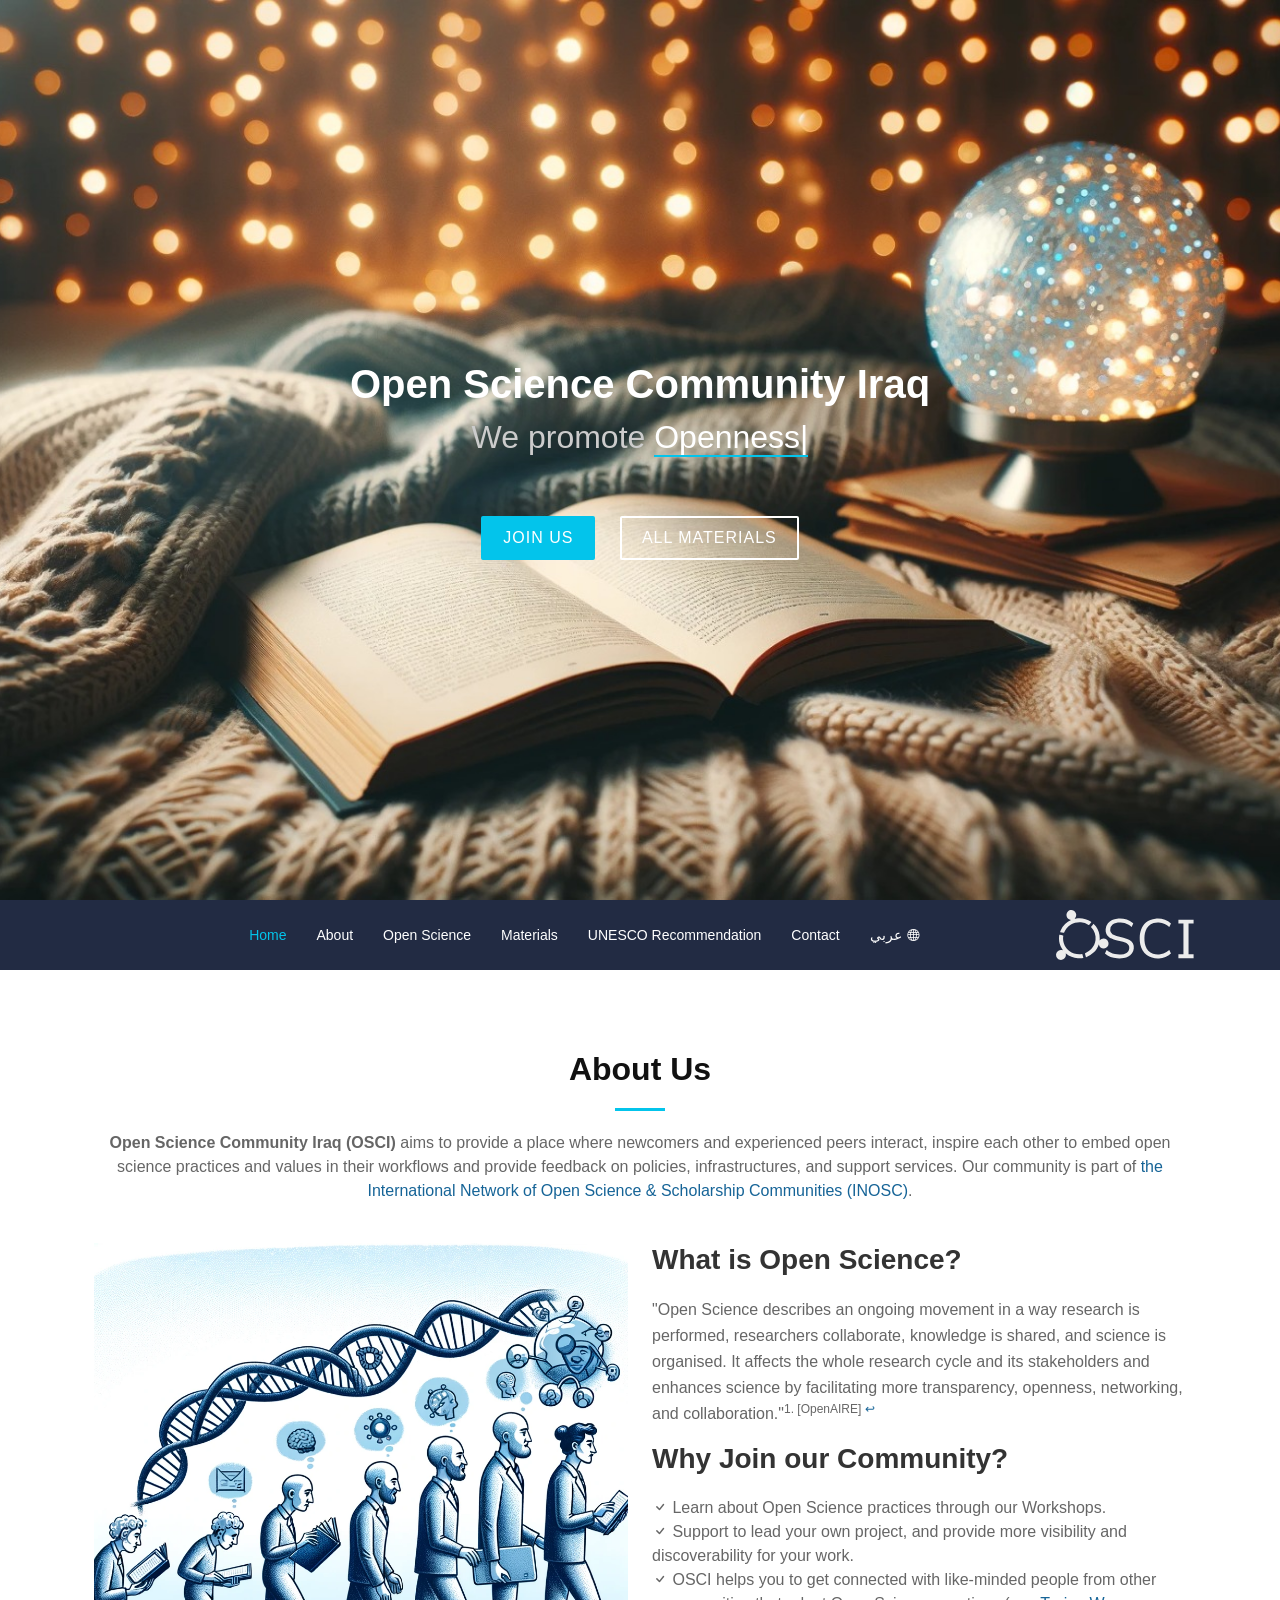
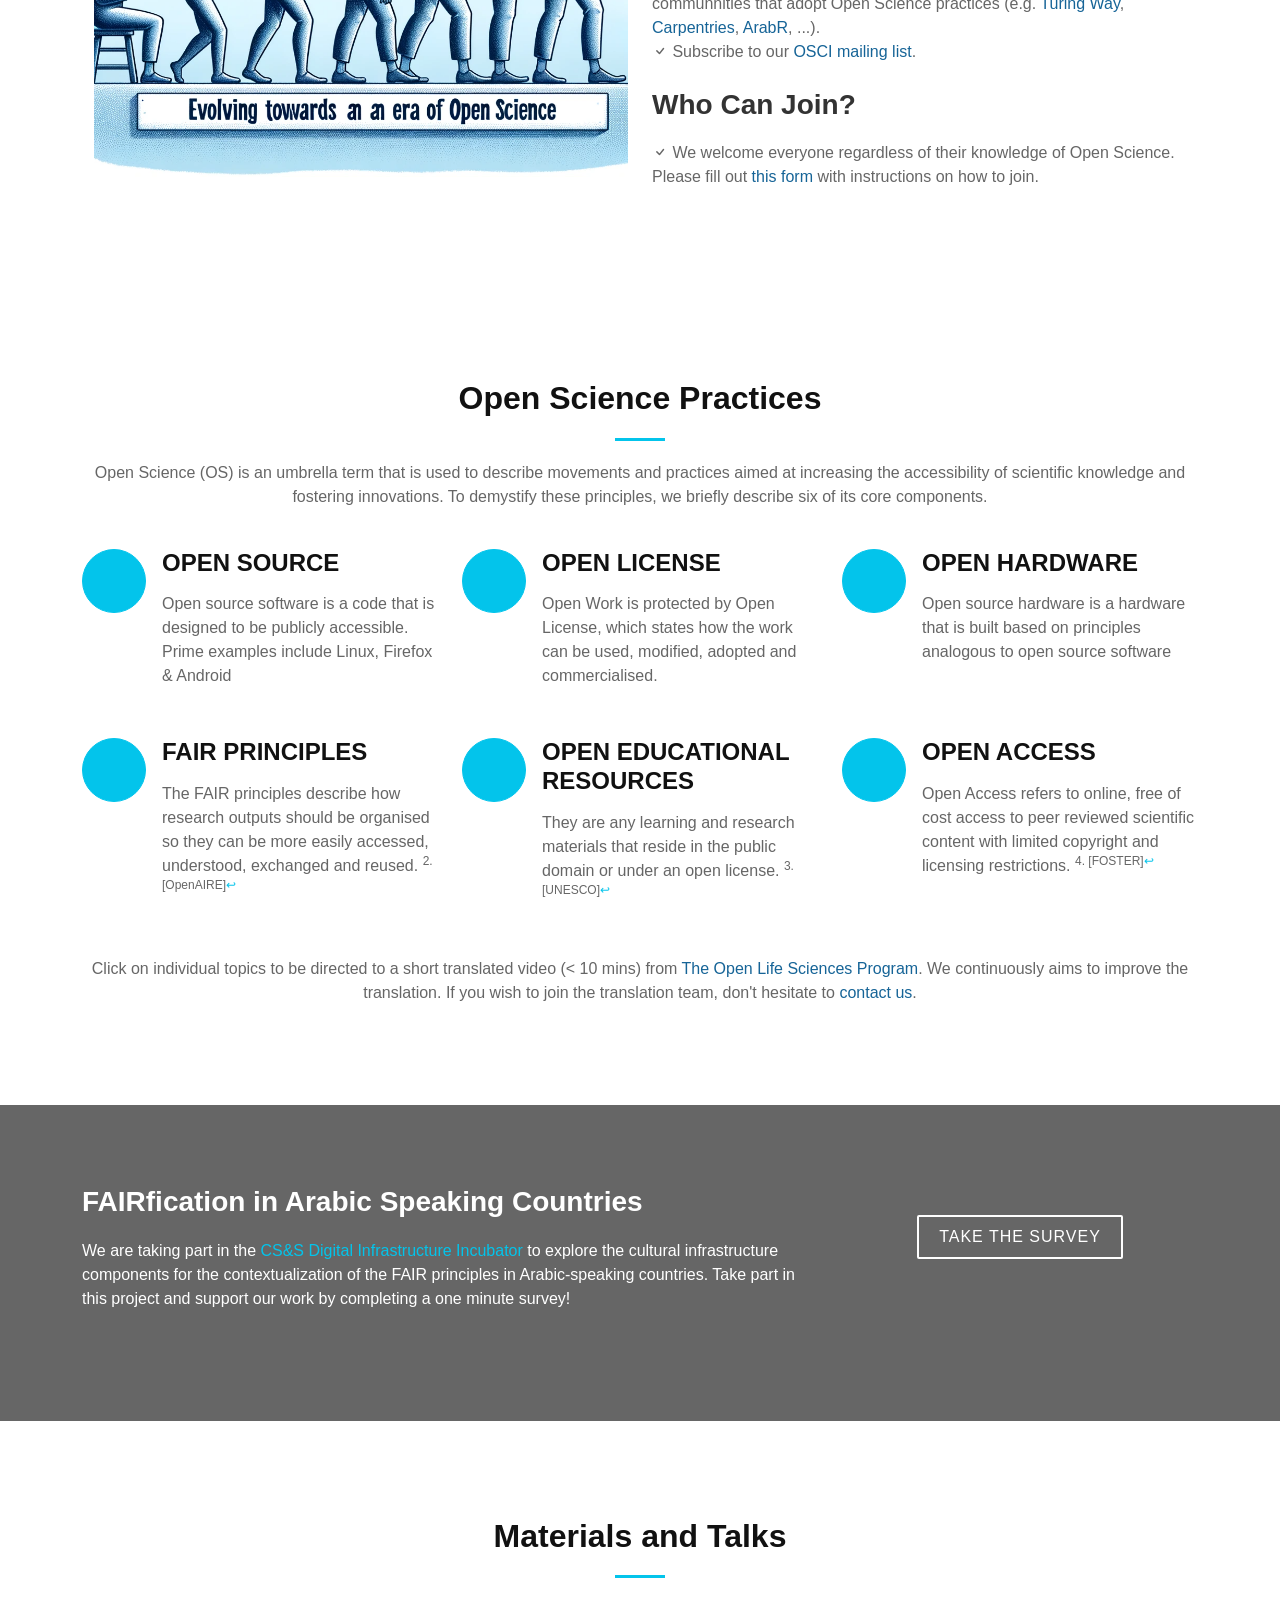
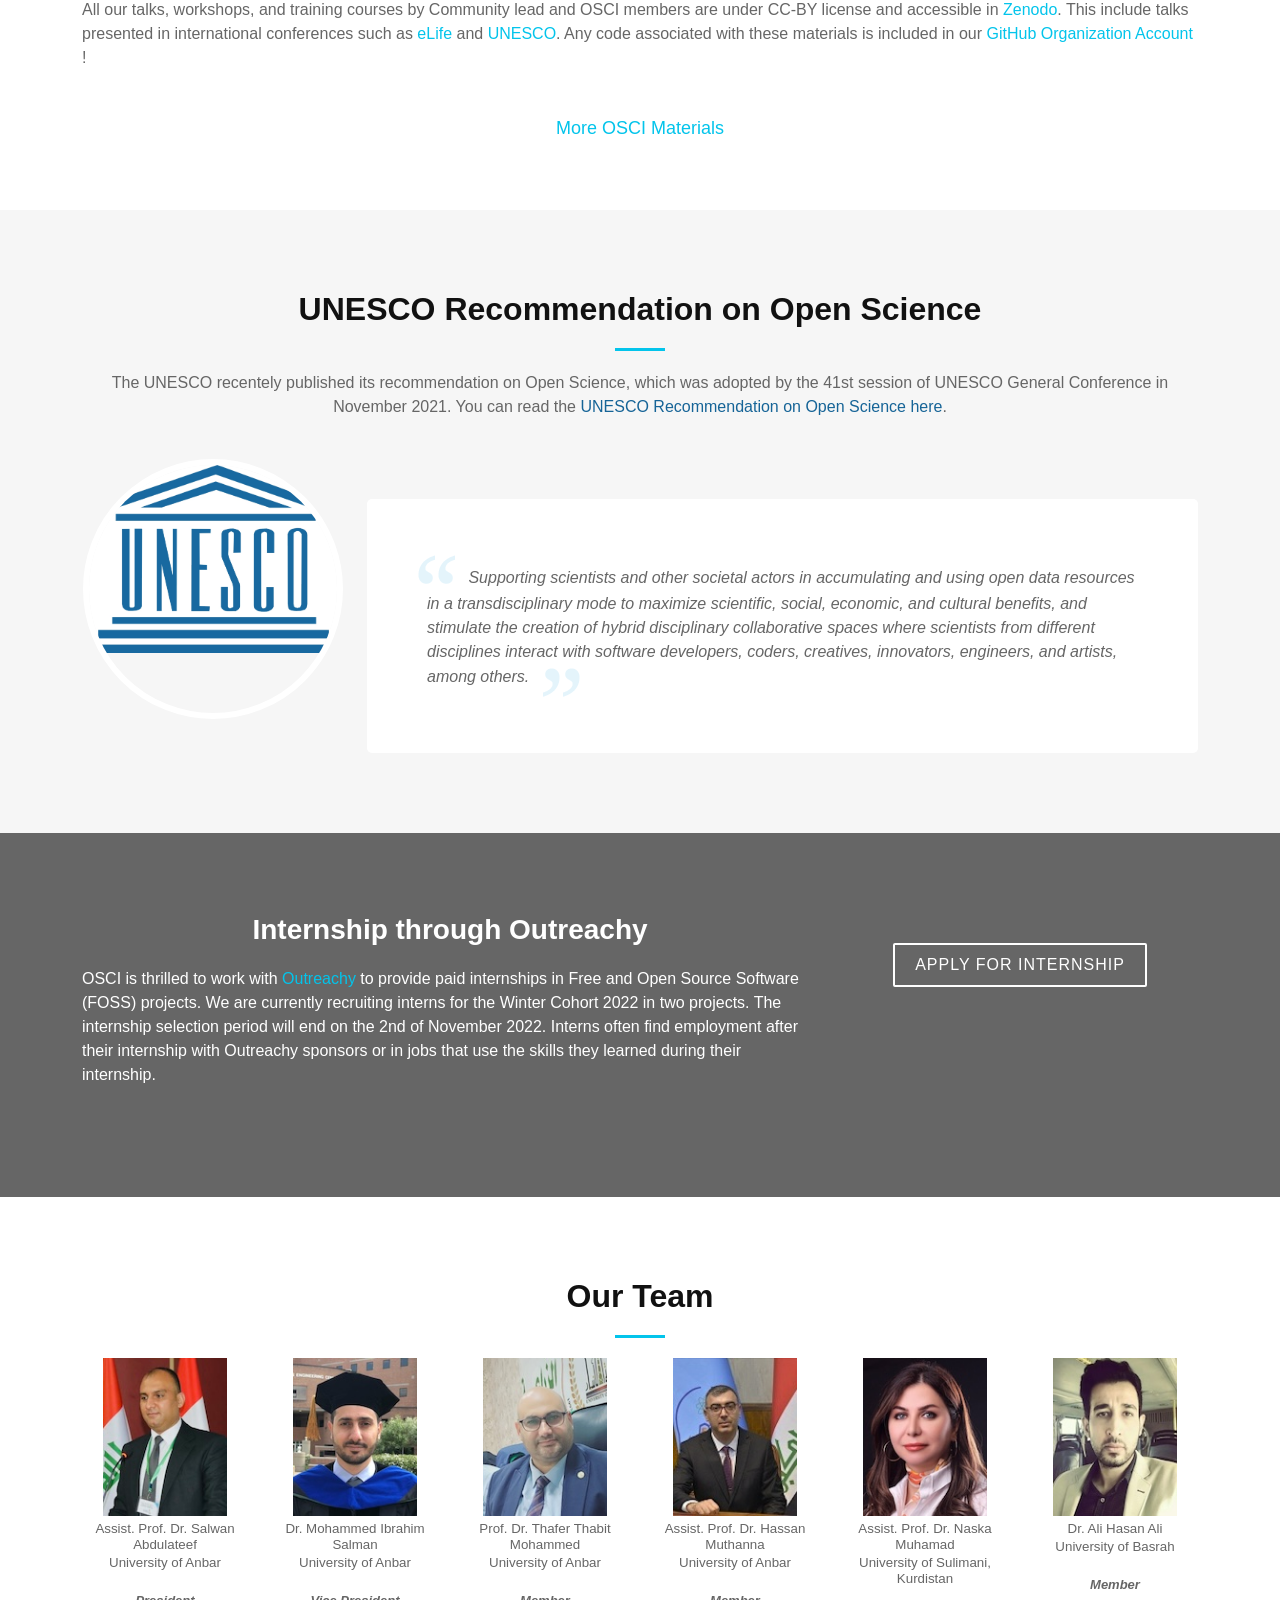
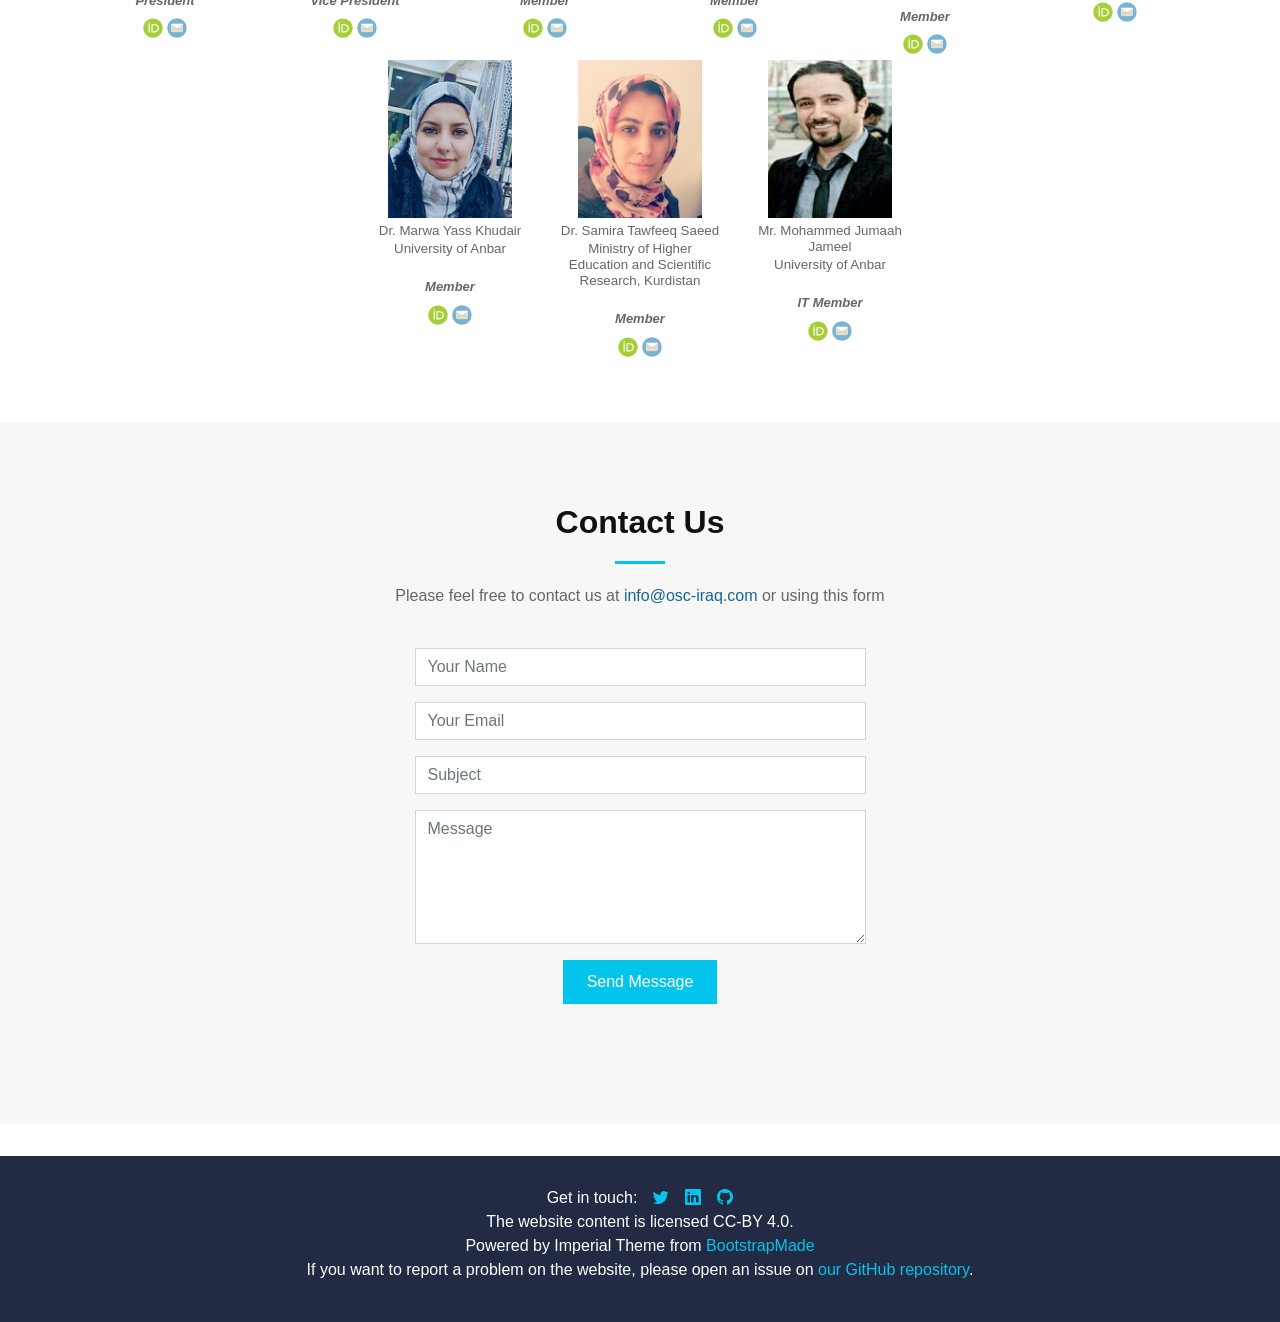
==== commit 4592c9ce: "evolution pic" ====
--- a/index.html
+++ b/index.html
@@ -140,7 +140,7 @@
           <div class="row">
 
             <div class="col-lg-6 about-img">
-              <img src="assets/img/landing/os.webp" alt="">
+              <img src="assets/img/landing/evolution.png" alt="">
             </div>
 
             <div class="col-md-6 about-content">
@@ -603,7 +603,7 @@
               <h4 style="font-size: smaller;">Assist. Prof. Dr. Salwan Abdulateef</h4>
               <h6 style="font-weight:normal; font-size: smaller;">University of Anbar</h6>
 
-              <span><b>Manager</b></span>
+              <span><b>President</b></span>
               <div class="social">
                 <a href="https://orcid.org/0000-0002-7389-0003" target="_blank">
                   <img src="assets/orcid.logo.icon.svg" alt="ORCID">
@@ -621,7 +621,7 @@
               <h4 style="font-size: smaller;">Dr. Mohammed Ibrahim Salman</h4>
               <h6 style="font-weight:normal; font-size: smaller; ">University of Anbar</h6>
 
-              <span><b>Assistant Manager</b></span>
+              <span><b>Vice President</b></span>
               <div class="social">
                 <a href="https://orcid.org/0000-0002-0233-7534" target="_blank">
                   <img src="assets/orcid.logo.icon.svg" alt="ORCID">
--- a/assets/css/style.css
+++ b/assets/css/style.css
@@ -7,6 +7,9 @@
 /*--------------------------------------------------------------
 # General
 --------------------------------------------------------------*/
+
+
+
 body {
   background: #fff;
   color: #666666;
@@ -1237,3 +1240,5 @@
   flex-wrap: wrap;
 }
 
+
+
--- a/assets/css/arabic.css
+++ b/assets/css/arabic.css
@@ -66,3 +66,4 @@
     padding-top: 3cm;
     /* padding-bottom: 30px;  */
   }
+}
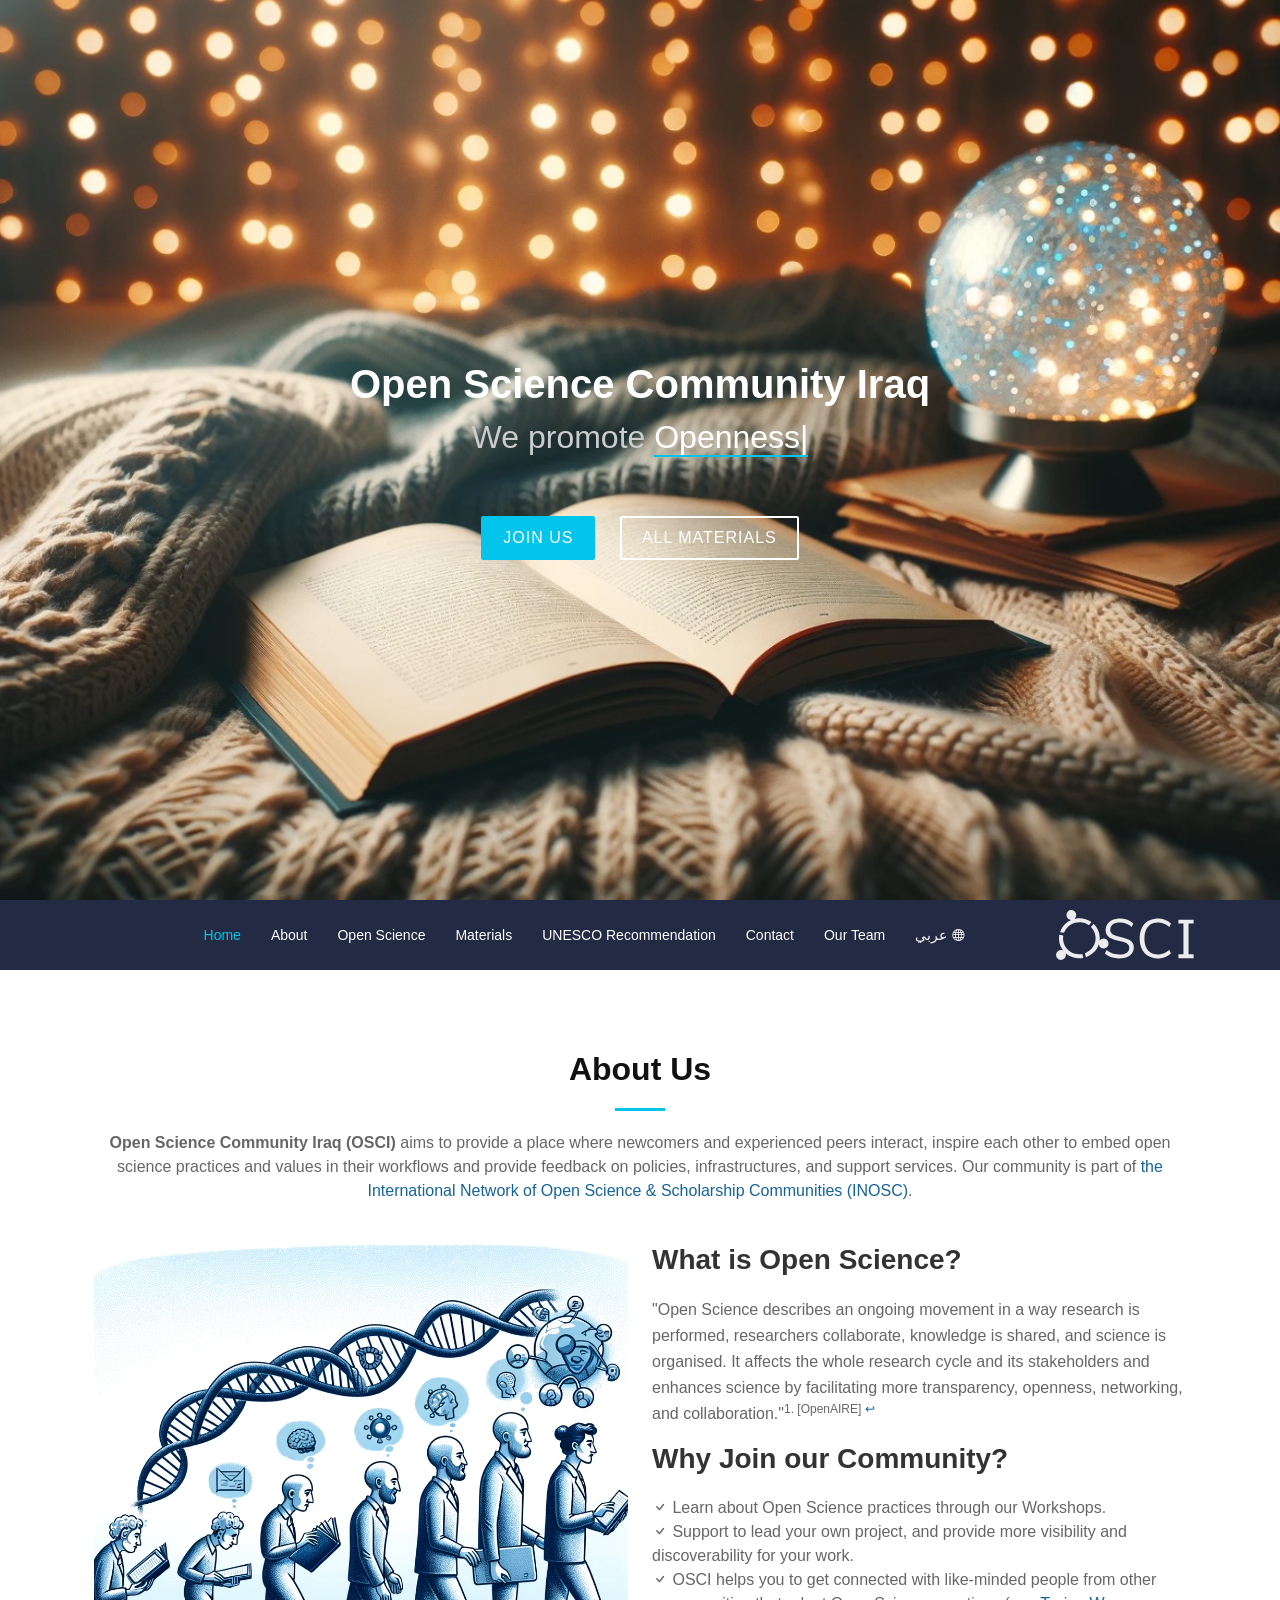
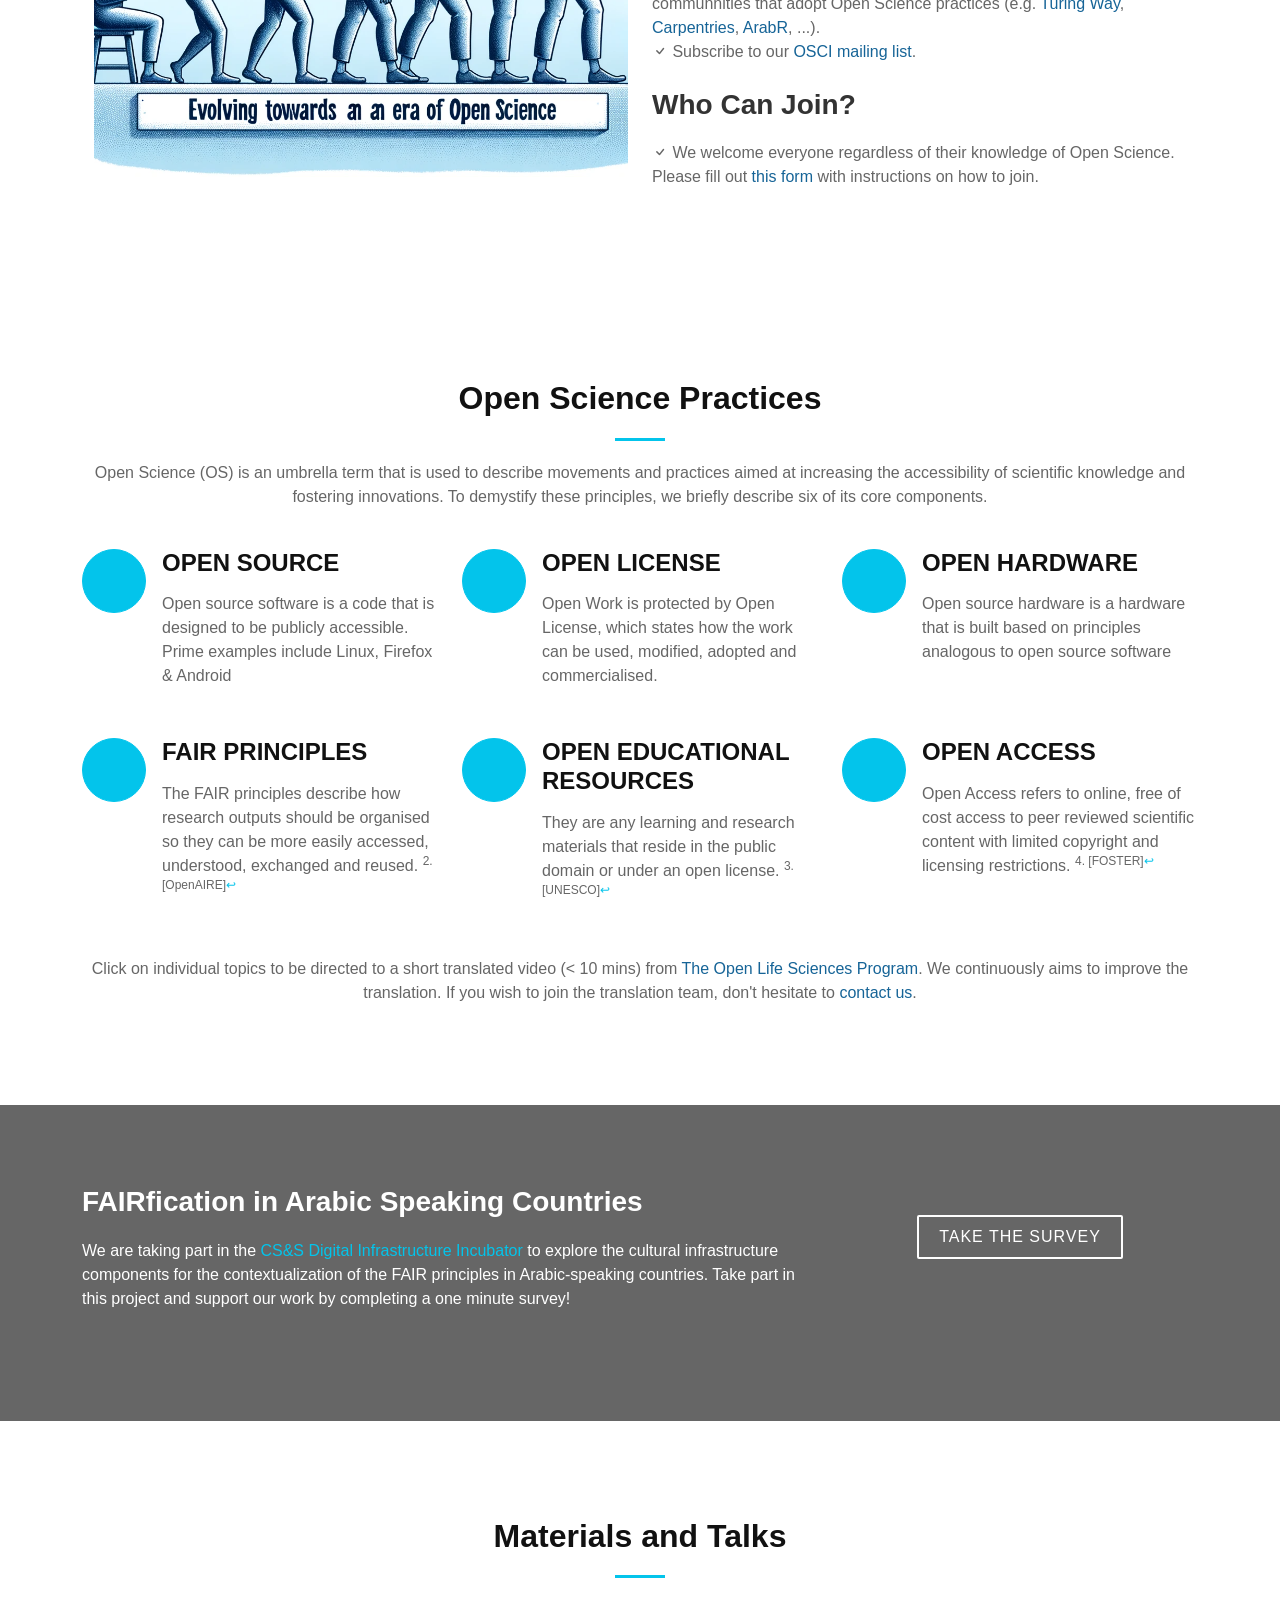
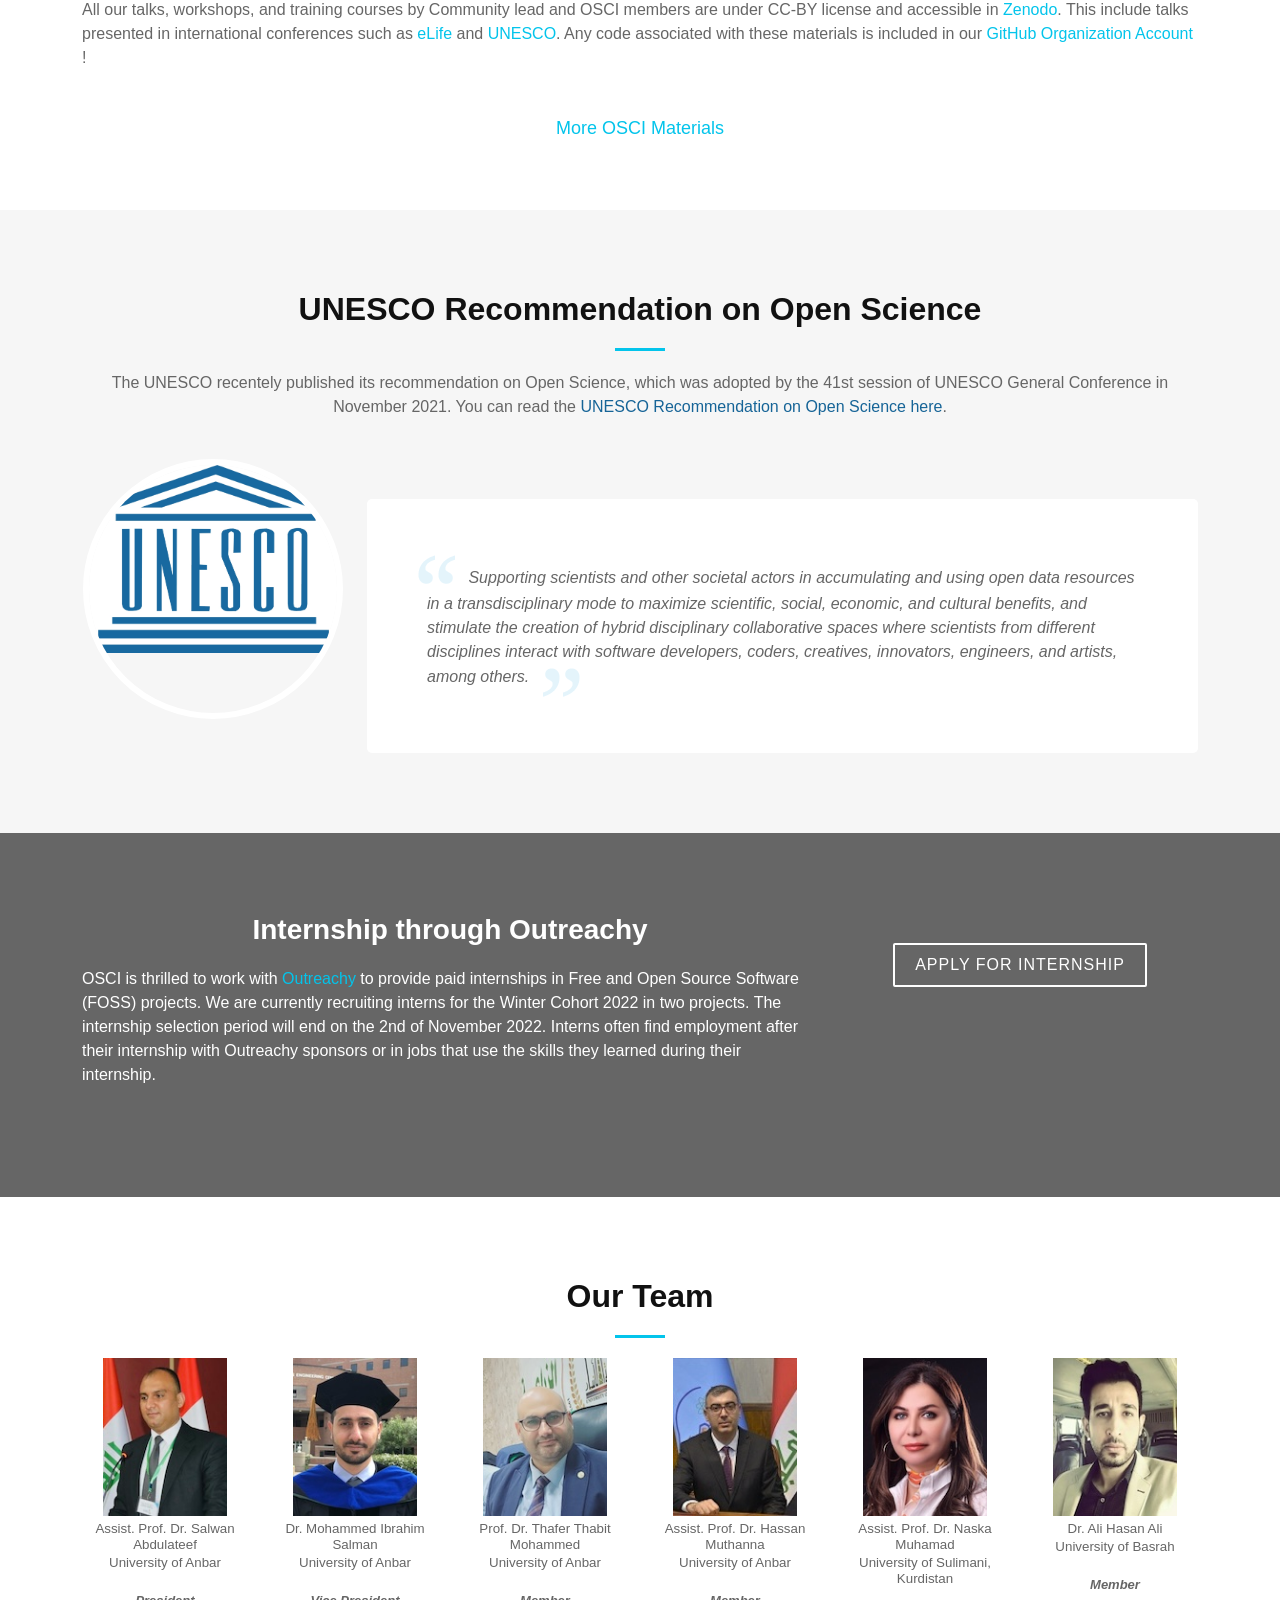
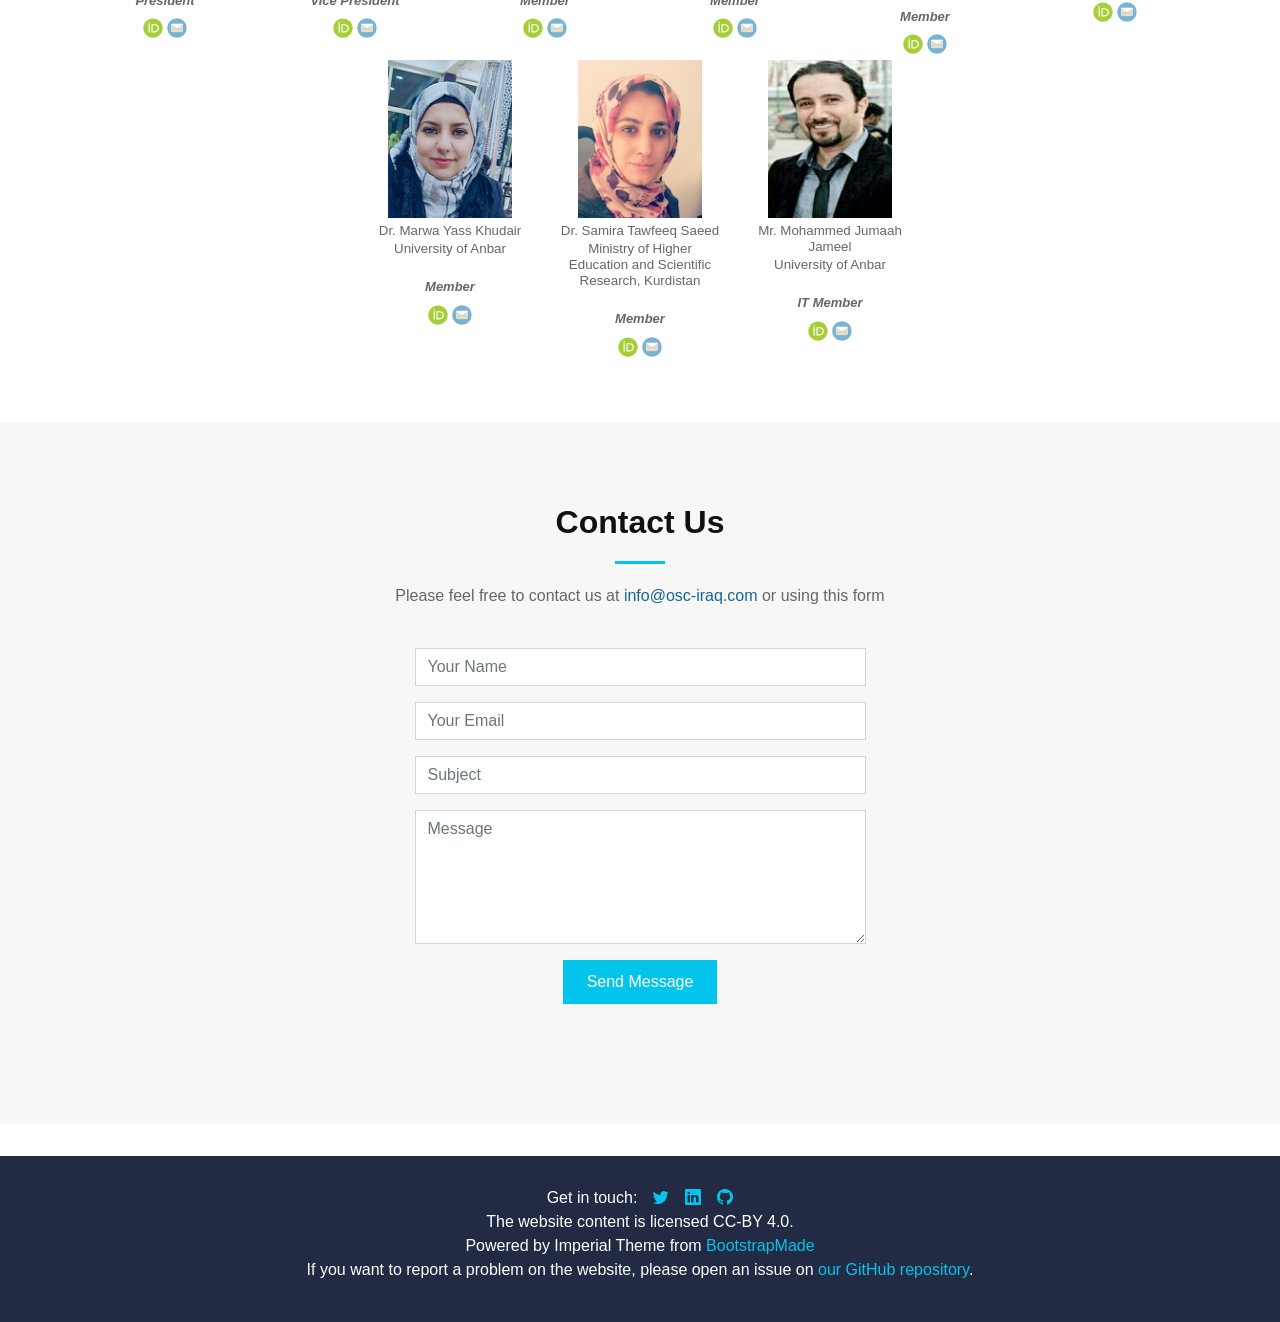
==== commit 55770542: "adding new page for our team" ====
--- a/index.html
+++ b/index.html
@@ -110,6 +110,7 @@
           <li><a class="nav-link scrollto" href="#materials">Materials</a></li>
           <li><a class="nav-link scrollto" href="#testimonials">UNESCO Recommendation</a></li>
           <li><a class="nav-link scrollto" href="#contact">Contact</a></li>
+          <li><a href="ar-index.html">Our Team </a></li>
           <li><a href="ar-index.html">عربي <i class="bi bi-globe"></i></a></li>
         </ul>
         <i class="bi bi-list mobile-nav-toggle"></i>
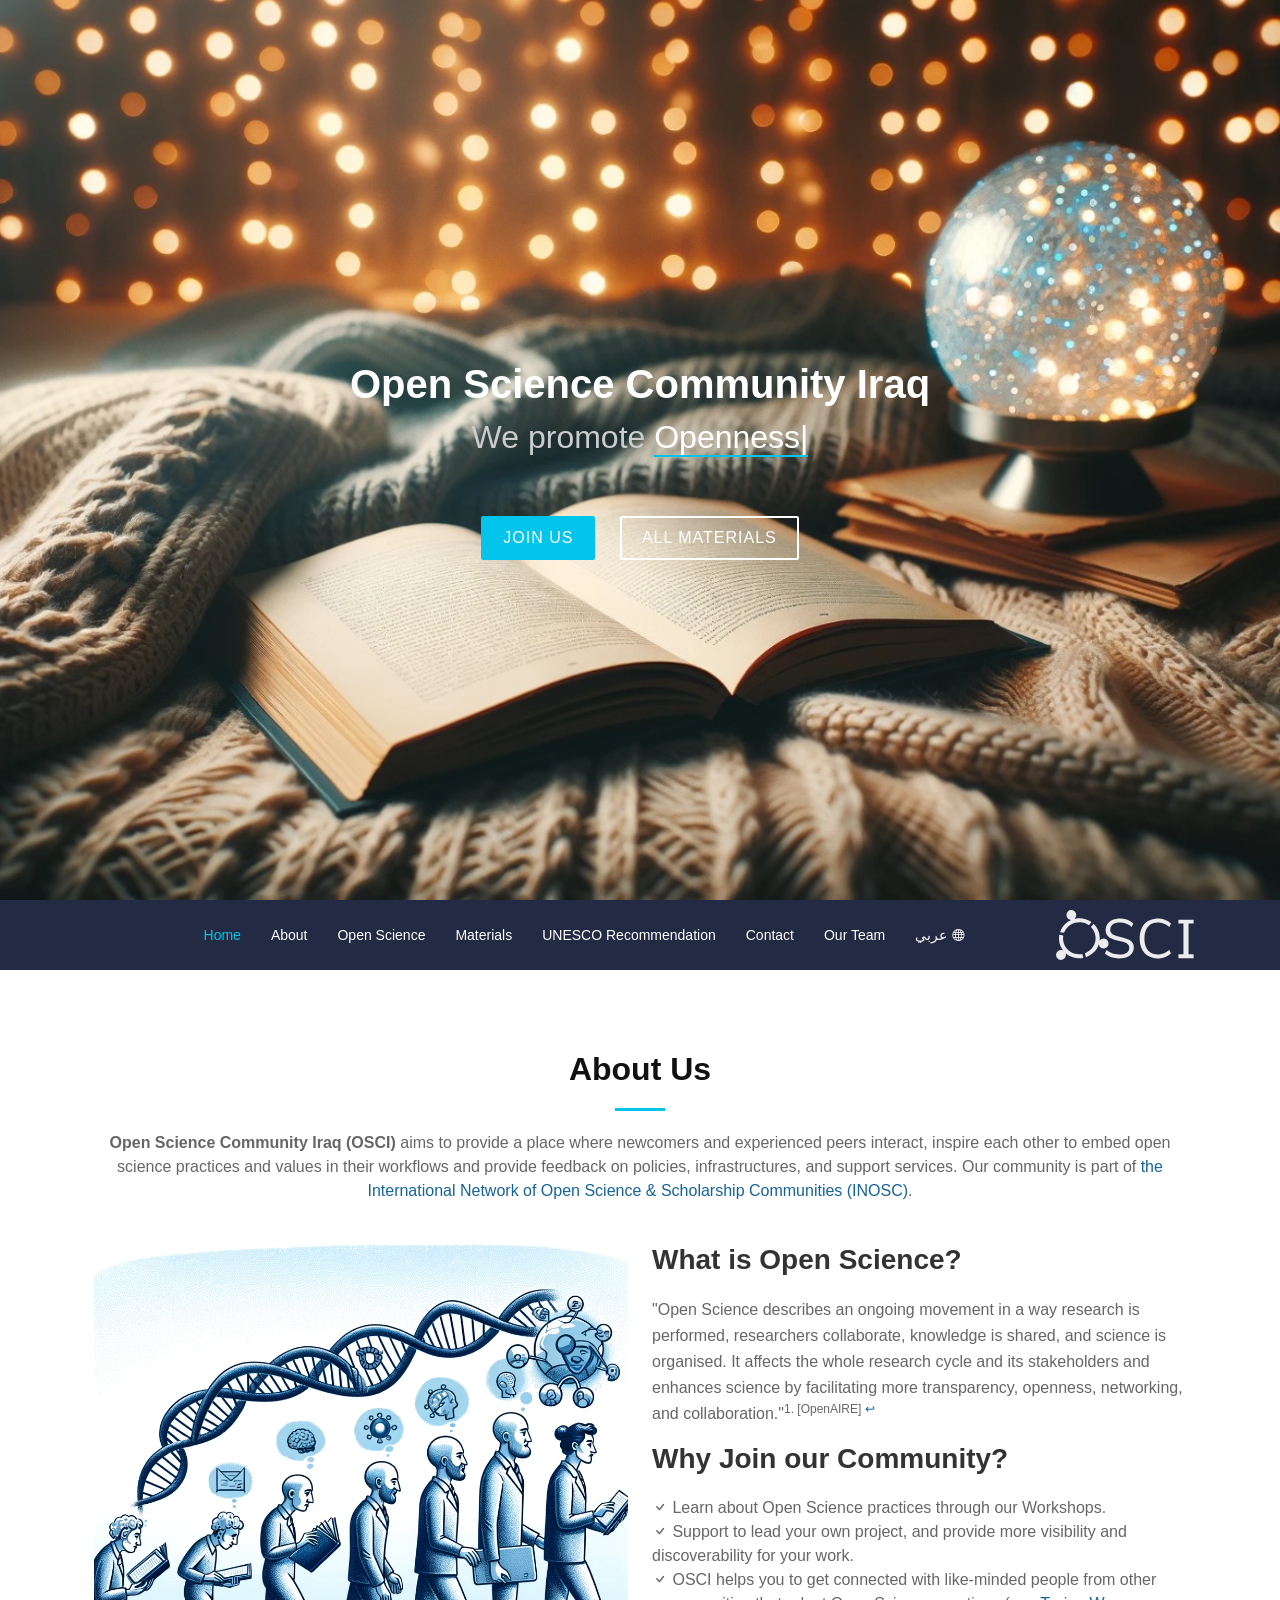
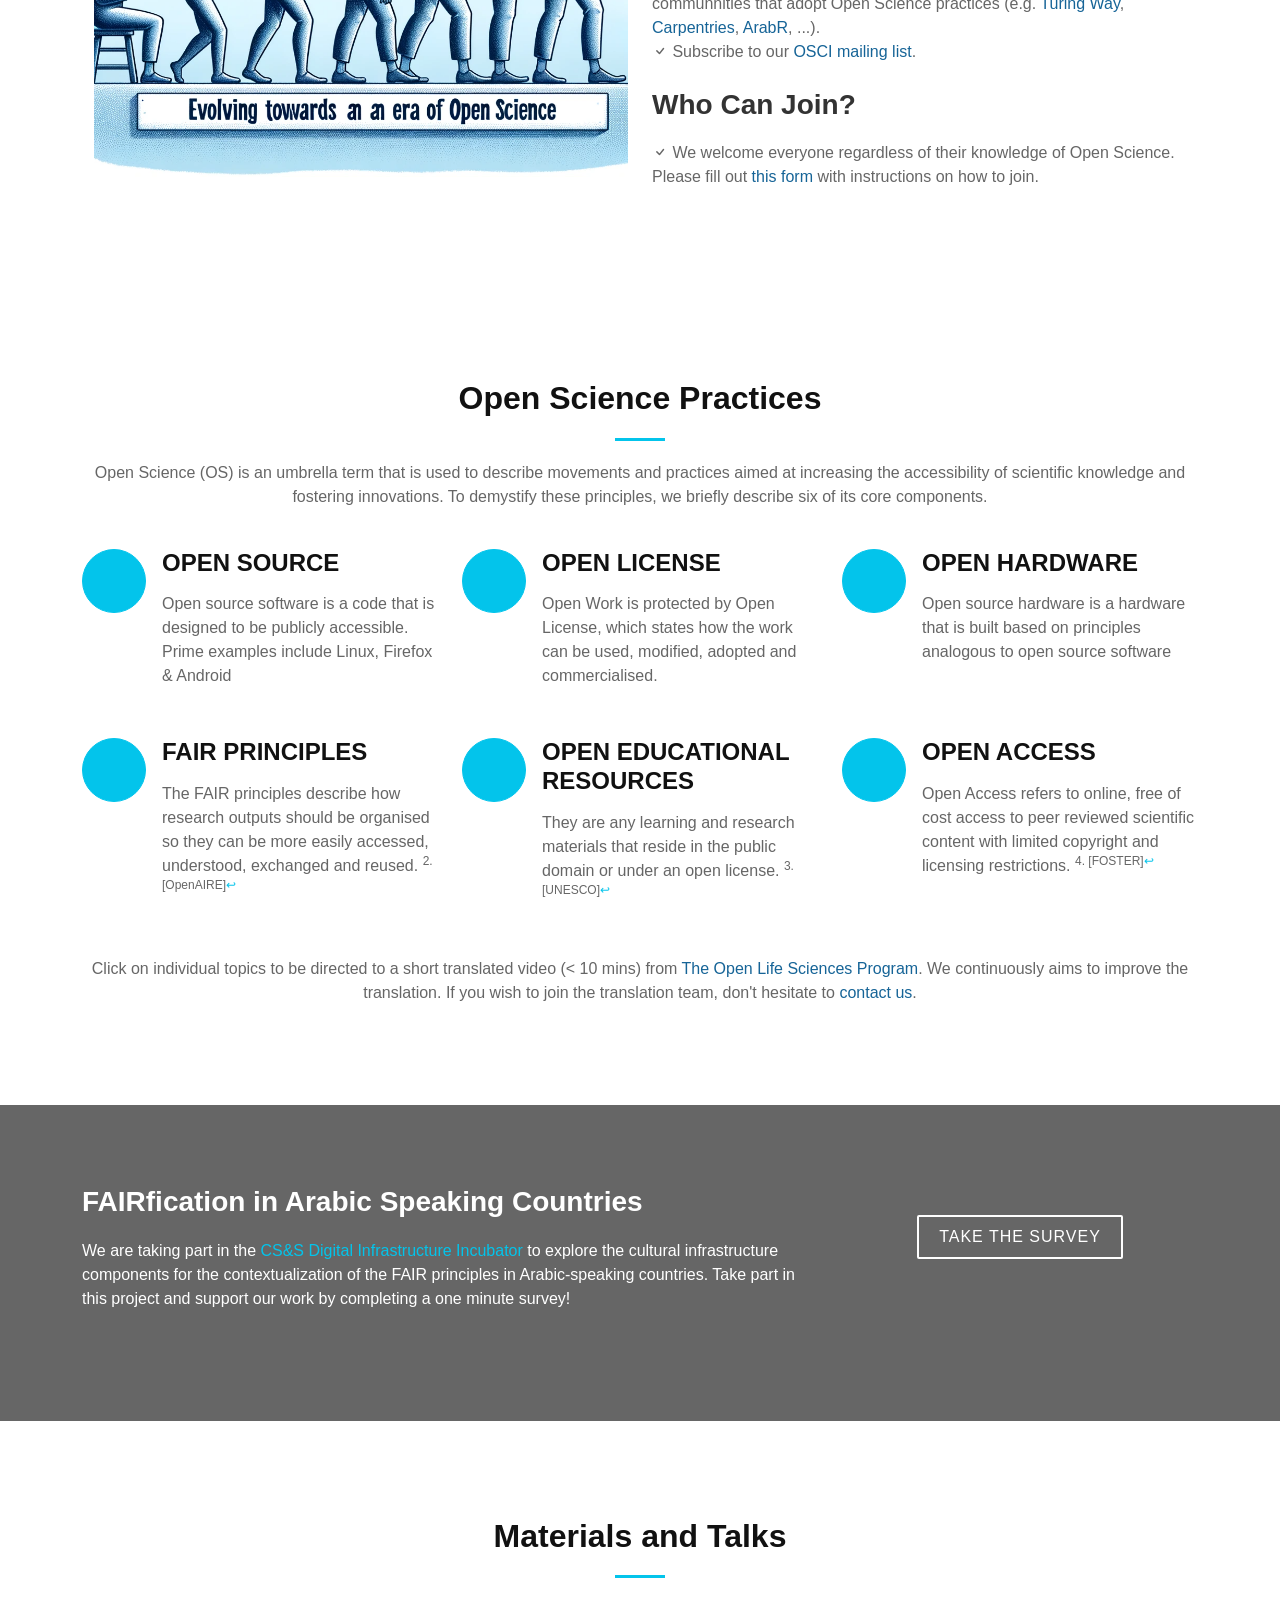
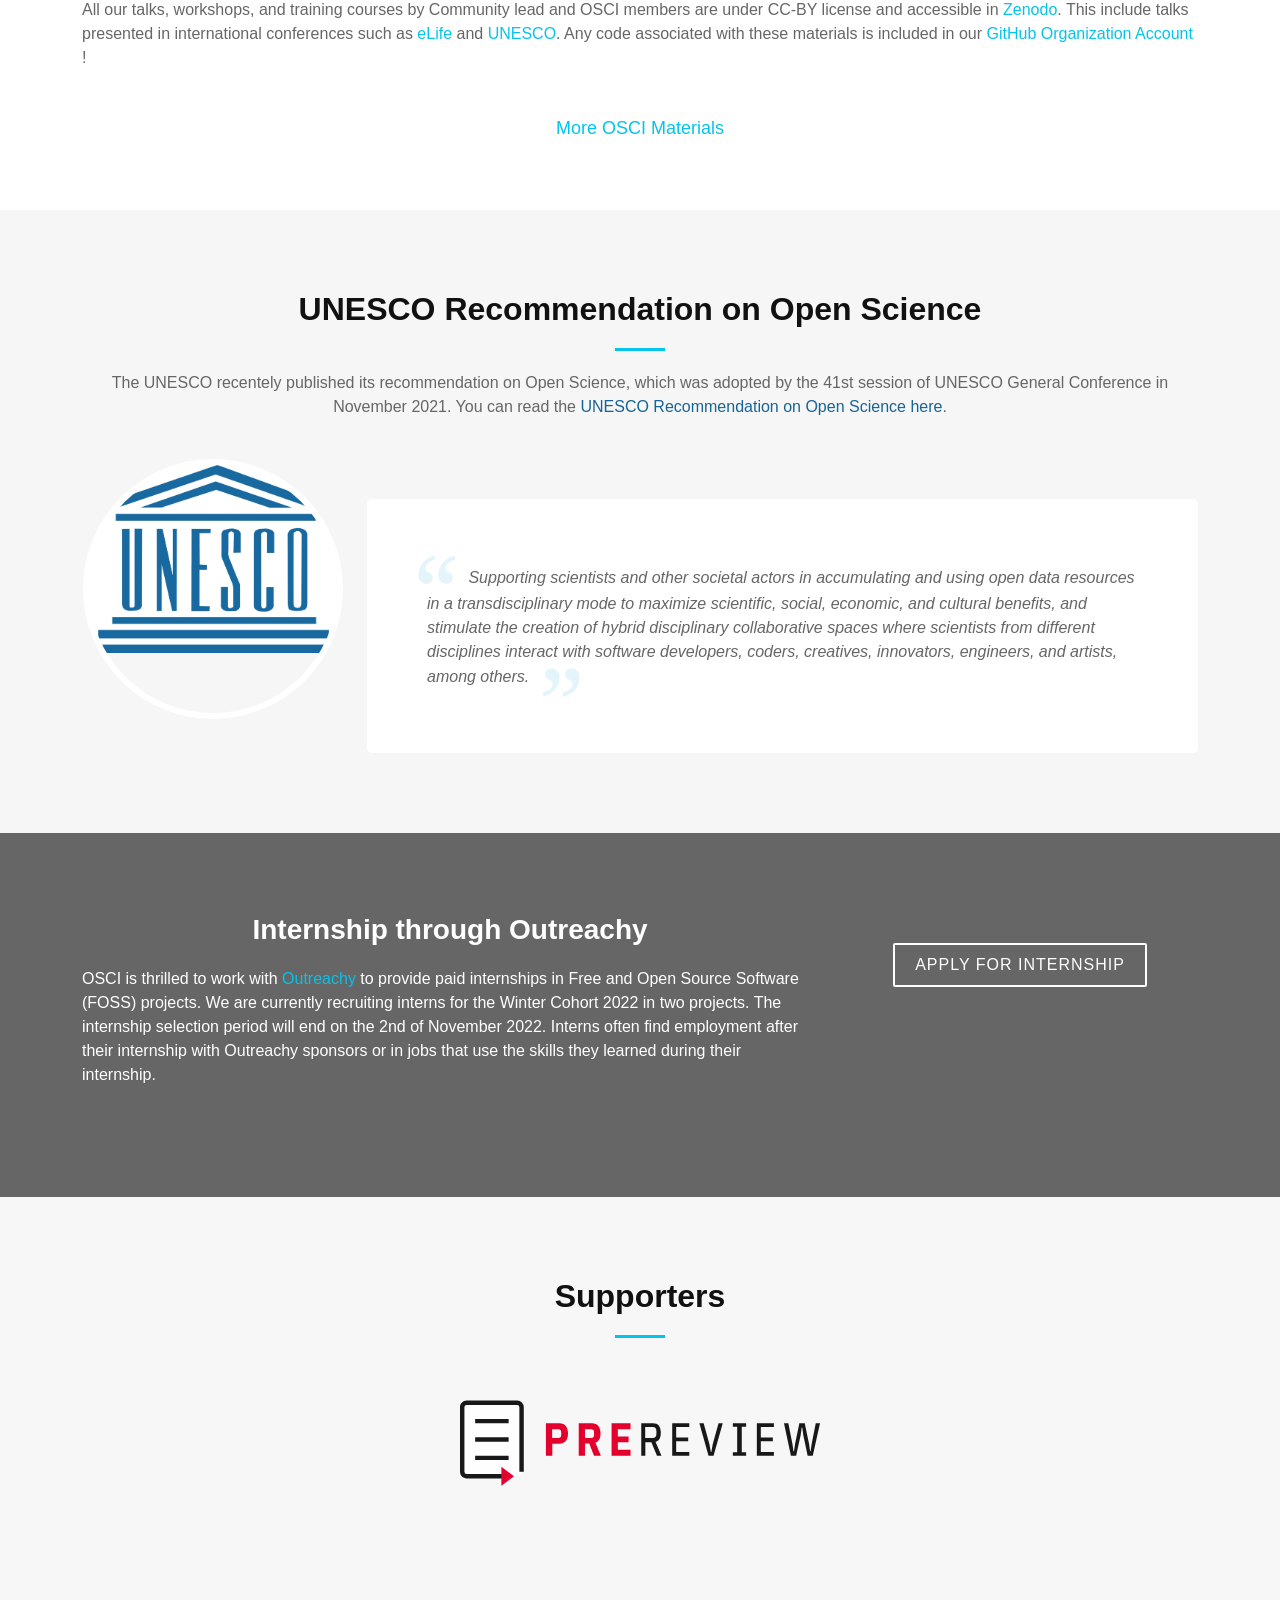
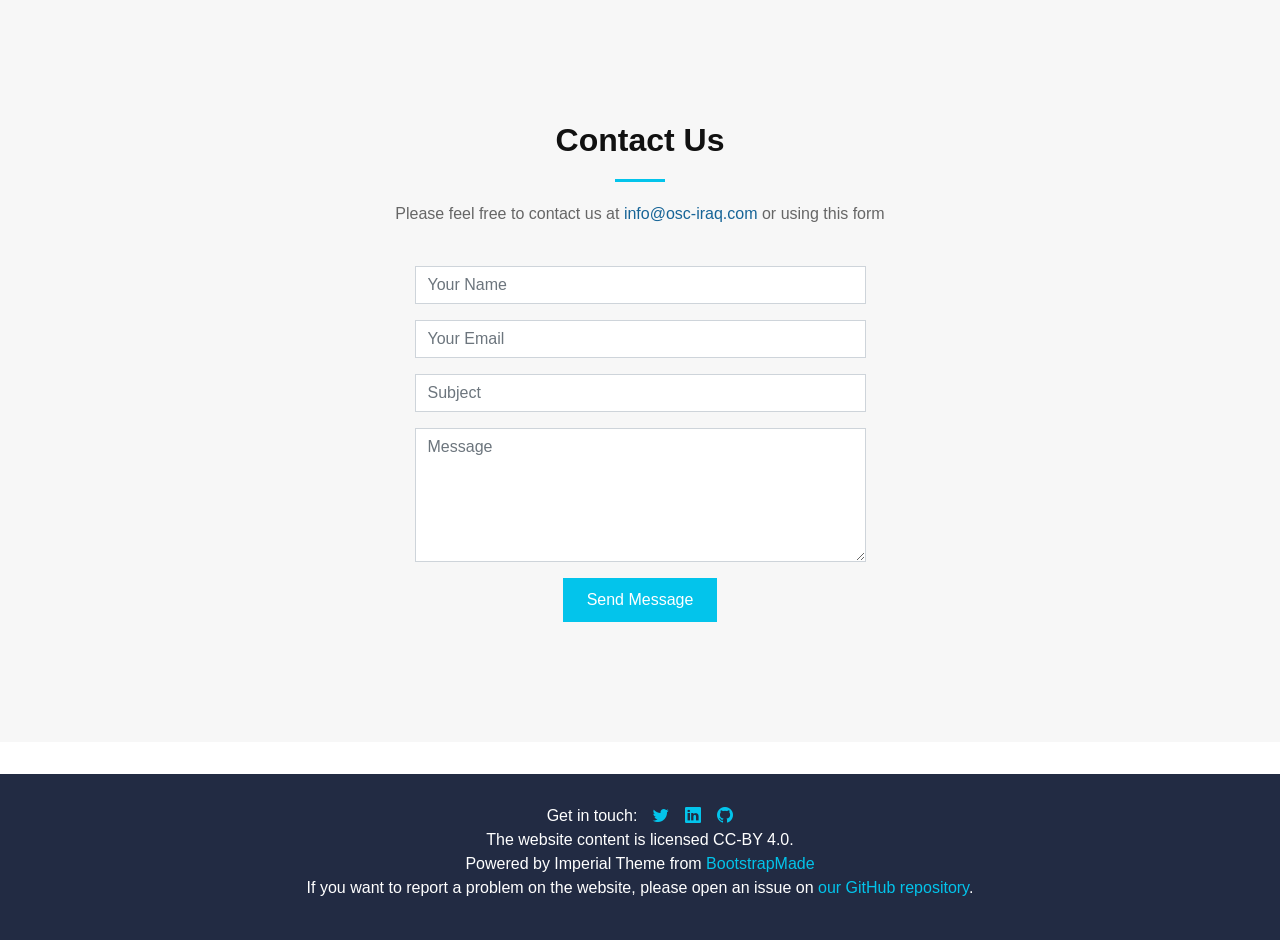
==== commit b0615018: "adding new page for our team" ====
--- a/index.html
+++ b/index.html
@@ -110,7 +110,7 @@
           <li><a class="nav-link scrollto" href="#materials">Materials</a></li>
           <li><a class="nav-link scrollto" href="#testimonials">UNESCO Recommendation</a></li>
           <li><a class="nav-link scrollto" href="#contact">Contact</a></li>
-          <li><a href="ar-index.html">Our Team </a></li>
+          <li><a href="ourteam.html">Our Team </a></li>
           <li><a href="ar-index.html">عربي <i class="bi bi-globe"></i></a></li>
         </ul>
         <i class="bi bi-list mobile-nav-toggle"></i>
@@ -586,188 +586,6 @@
 
 
 
-    <!-- ======= Team Section ======= -->
-    <section id="team">
-      <div class="container" data-aos="fade-up">
-        <div class="row">
-          <div class="col-md-12">
-            <h3 class="section-title">Our Team</h3>
-            <div class="section-title-divider"></div>
-            <!-- <p class="section-description">Change this text or remove it</p> -->
-          </div>
-        </div>
-
-        <div class="row">
-          <div class="col-md-2">
-            <div class="member">
-              <div class="pic"><img src="assets/img/team/salwan.jpg" alt=""></div>
-              <h4 style="font-size: smaller;">Assist. Prof. Dr. Salwan Abdulateef</h4>
-              <h6 style="font-weight:normal; font-size: smaller;">University of Anbar</h6>
-
-              <span><b>President</b></span>
-              <div class="social">
-                <a href="https://orcid.org/0000-0002-7389-0003" target="_blank">
-                  <img src="assets/orcid.logo.icon.svg" alt="ORCID">
-                </a>
-                <a href="mailto:ag.salwan.mahmood@uoanbar.edu.iq" target="_blank">
-                  <img src="assets/Circle-icons-mail.svg" alt="Email Contact">
-                </a>
-              </div>
-            </div>
-          </div>
-
-          <div class="col-md-2">
-            <div class="member">
-              <div class="pic"><img src="assets/img/team/mohammed_salman.jpg" alt=""></div>
-              <h4 style="font-size: smaller;">Dr. Mohammed Ibrahim Salman</h4>
-              <h6 style="font-weight:normal; font-size: smaller; ">University of Anbar</h6>
-
-              <span><b>Vice President</b></span>
-              <div class="social">
-                <a href="https://orcid.org/0000-0002-0233-7534" target="_blank">
-                  <img src="assets/orcid.logo.icon.svg" alt="ORCID">
-                </a>
-                <a href="mailto:mohammed_salman@uoanbar.edu" target="_blank">
-                  <img src="assets/Circle-icons-mail.svg" alt="Email Contact">
-                </a>
-              </div>
-            </div>
-          </div>
-
-          <div class="col-md-2">
-            <div class="member">
-              <div class="pic"><img src="assets/img/team/thafer_mohammed.jpeg" alt=""></div>
-              <h4 style="font-size: smaller;">Prof. Dr. Thafer Thabit Mohammed</h4>
-              <h6 style="font-weight:normal; font-size: smaller;">University of Anbar</h6>
-
-              <span><b>Member</b></span>
-              <div class="social">
-                <a href="https://orcid.org/0000-0002-6109-9994" target="_blank">
-                  <img src="assets/orcid.logo.icon.svg" alt="ORCID">
-                </a>
-                <a href="mailto:ag.thafer.thabit@uoanbar.edu.iq" target="_blank">
-                  <img src="assets/Circle-icons-mail.svg" alt="Email Contact">
-                </a>
-              </div>
-            </div>
-          </div>
-
-          <div class="col-md-2">
-            <div class="member">
-              <div class="pic"><img src="assets/img/team/hassan-muthana.jpeg" alt=""></div>
-              <h4 style="font-size: smaller;">Assist. Prof. Dr. Hassan Muthanna</h4>
-              <h6 style="font-weight:normal; font-size: smaller;">University of Anbar</h6>
-
-              <span><b>Member</b></span>
-              <div class="social">
-                <a href="https://orcid.org/0000-0002-4713-3164" target="_blank">
-                  <img src="assets/orcid.logo.icon.svg" alt="ORCID">
-                </a>
-                <a href="mailto:ag.hassan.alnori@uoanbar.edu.iq" target="_blank">
-                  <img src="assets/Circle-icons-mail.svg" alt="Email Contact">
-                </a>
-              </div>
-            </div>
-          </div>
-
-          <div class="col-md-2">
-            <div class="member">
-              <div class="pic"><img src="assets/img/team/naska_mohammed.jpg" alt=""></div>
-              <h4 style="font-size: smaller;">Assist. Prof. Dr. Naska Muhamad</h4>
-              <h6 style="font-weight:normal; font-size: smaller;">University of Sulimani, Kurdistan</h6>
-
-              <span><b>Member</b></span>
-              <div class="social">
-                <a href="https://orcid.org/0009-0001-4338-0213" target="_blank">
-                  <img src="assets/orcid.logo.icon.svg" alt="ORCID">
-                </a>
-                <a href="mailto:naska.muhamad@univsul.edu.iq" target="_blank">
-                  <img src="assets/Circle-icons-mail.svg" alt="Email Contact">
-                </a>
-              </div>
-            </div>
-          </div>
-
-
-
-          <div class="col-md-2">
-            <div class="member">
-              <div class="pic"><img src="assets/img/team/ali_hasan.jpg" alt=""></div>
-              <h4 style="font-size: smaller;">Dr. Ali Hasan Ali</h4>
-              <h6 style="font-weight:normal; font-size: smaller;">University of Basrah</h6>
-
-              <span><b>Member</b></span>
-              <div class="social">
-                <a href="https://orcid.org/0000-0003-2959-4212" target="_blank">
-                  <img src="assets/orcid.logo.icon.svg" alt="ORCID">
-                </a>
-                <a href="mailto:aliaha1@yahoo.com" target="_blank">
-                  <img src="assets/Circle-icons-mail.svg" alt="Email Contact">
-                </a>
-              </div>
-            </div>
-          </div>
-          <div class="col-md-2">
-            <div class="member">
-              <div class="pic"><img src="assets/img/team/marwa_yass.png" alt=""></div>
-              <h4 style="font-size: smaller;">Dr. Marwa Yass Khudair</h4>
-              <h6 style="font-weight:normal; font-size: smaller;">University of Anbar</h6>
-
-              <span><b>Member</b></span>
-              <div class="social">
-                <a href="https://orcid.org/0000-0001-6155-286X" target="_blank">
-                  <img src="assets/orcid.logo.icon.svg" alt="ORCID">
-                </a>
-                <a href="mailto:ag.marwa.yass@uoanbar.edu.iq" target="_blank">
-                  <img src="assets/Circle-icons-mail.svg" alt="Email Contact">
-                </a>
-              </div>
-            </div>
-          </div>
-          <div class="col-md-2">
-            <div class="member">
-              <div class="pic"><img src="assets/img/team/samira_saeed.JPG" alt=""></div>
-              <h4 style="font-size: smaller;">Dr. Samira Tawfeeq Saeed</h4>
-              <h6 style="font-weight:normal; font-size: smaller;">Ministry of Higher Education and Scientific Research,
-                Kurdistan
-              </h6>
-
-              <span><b>Member</b></span>
-              <div class="social">
-                <a href="https://orcid.org/0000-0001-7021-5195" target="_blank">
-                  <img src="assets/orcid.logo.icon.svg" alt="ORCID">
-                </a>
-                <a href="mailto:samira.saeed@mhe-krg.org" target="_blank">
-                  <img src="assets/Circle-icons-mail.svg" alt="Email Contact">
-                </a>
-              </div>
-            </div>
-          </div>
-          <div class="col-md-2">
-            <div class="member">
-              <div class="pic"><img src="assets/img/team/mohammed-jumaa.jpeg" alt=""></div>
-              <h4 style="font-size: smaller;">Mr. Mohammed Jumaah Jameel</h4>
-              <h6 style="font-weight:normal; font-size: smaller;">University of Anbar</h6>
-
-              <span><b>IT Member</b></span>
-              <div class="social">
-                <a href="https://orcid.org/0000-0003-4897-6347" target="_blank">
-                  <img src="assets/orcid.logo.icon.svg" alt="ORCID">
-                </a>
-                <a href="mailto:mjj81sw@uoanbar.edu.iq" target="_blank">
-                  <img src="assets/Circle-icons-mail.svg" alt="Email Contact">
-                </a>
-              </div>
-            </div>
-          </div>
-
-        </div>
-      </div>
-    </section><!-- End Team Section
-
-
-
-
 
 
 
@@ -786,12 +604,12 @@
 
             <!-- </div>
         <div class="column"> -->
-    <!-- <img src="assets/img/logo/outreachy.png" alt="" class="center"> -->
-    <!-- </div> -->
-    </div>
-    <!-- <p> <img src="assets/img/logo/outreachy.png" alt="" width="400"></p>
+            <!-- <img src="assets/img/logo/outreachy.png" alt="" class="center"> -->
+            <!-- </div> -->
+          </div>
+          <!-- <p> <img src="assets/img/logo/outreachy.png" alt="" width="400"></p>
             <p> <img src="assets/img/logo/css.png" alt="" width="300"></p> -->
-    </div>
+        </div>
     </section>
 
 
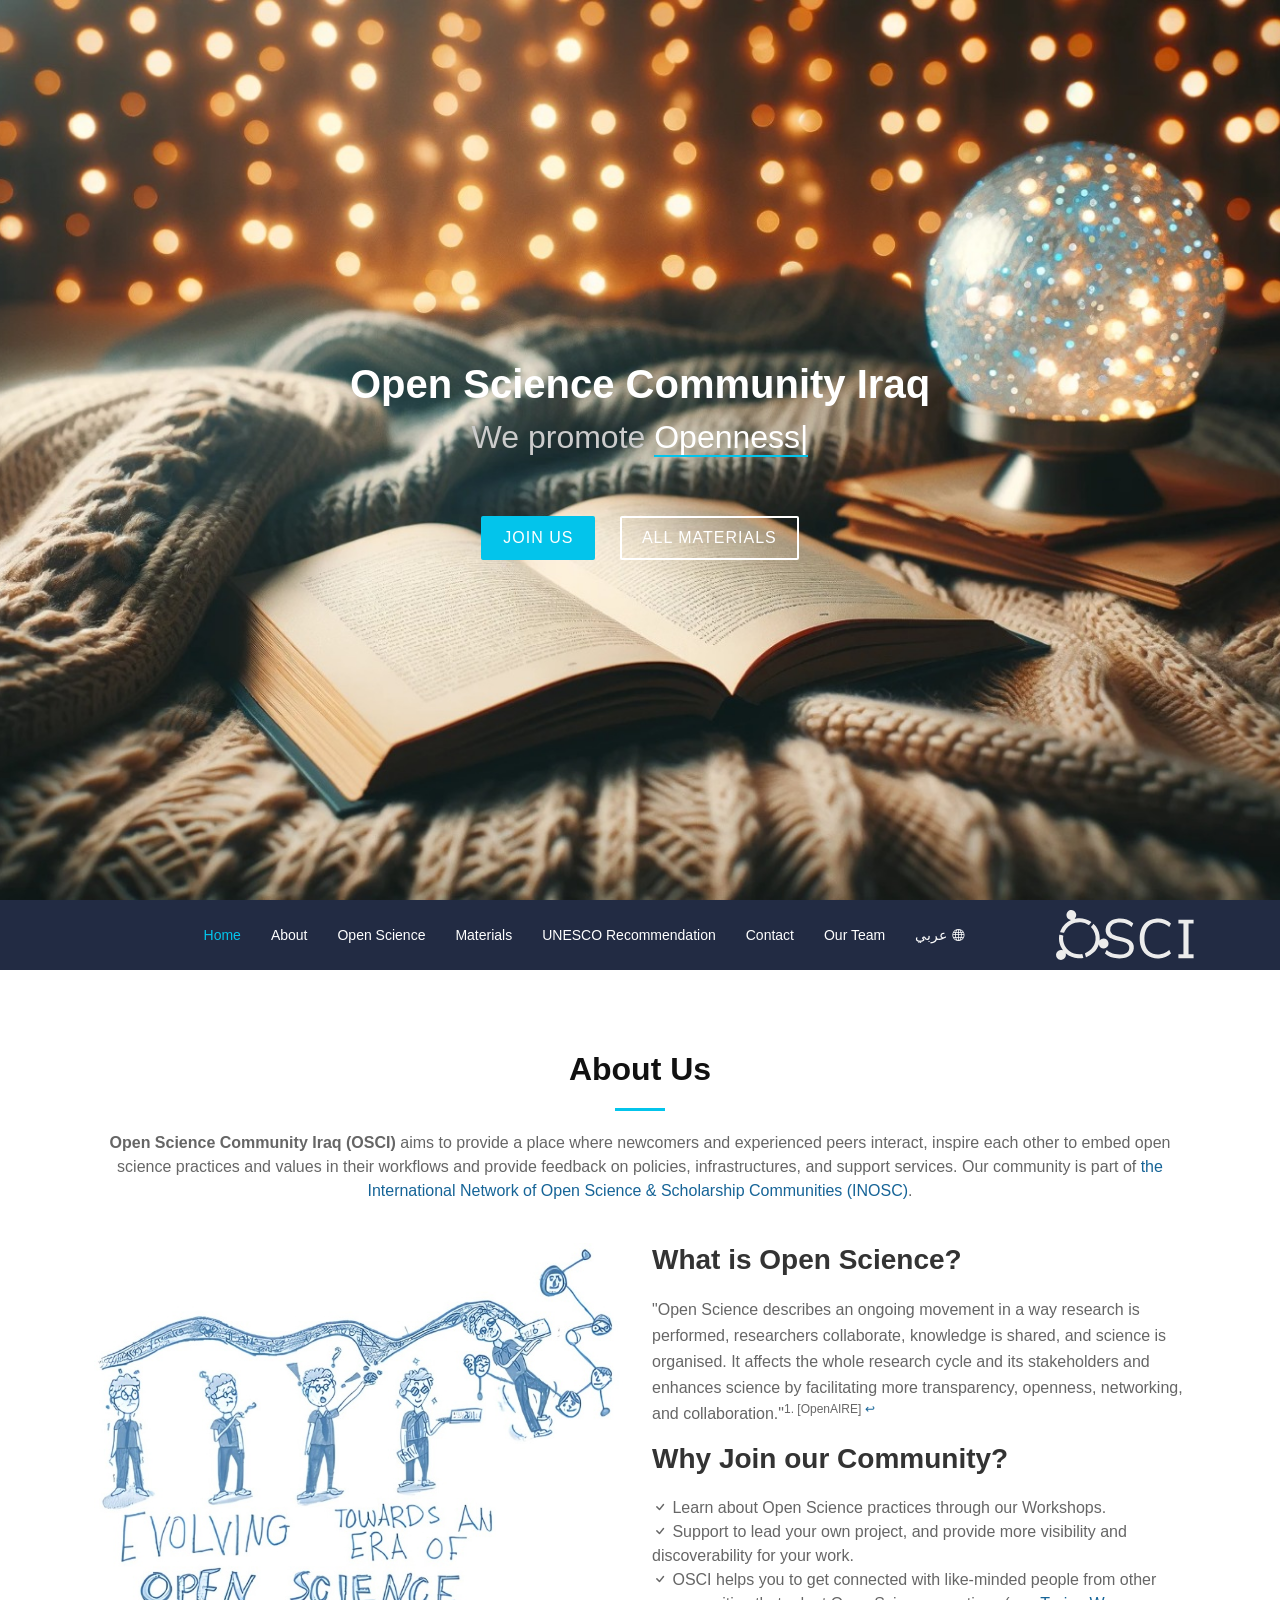
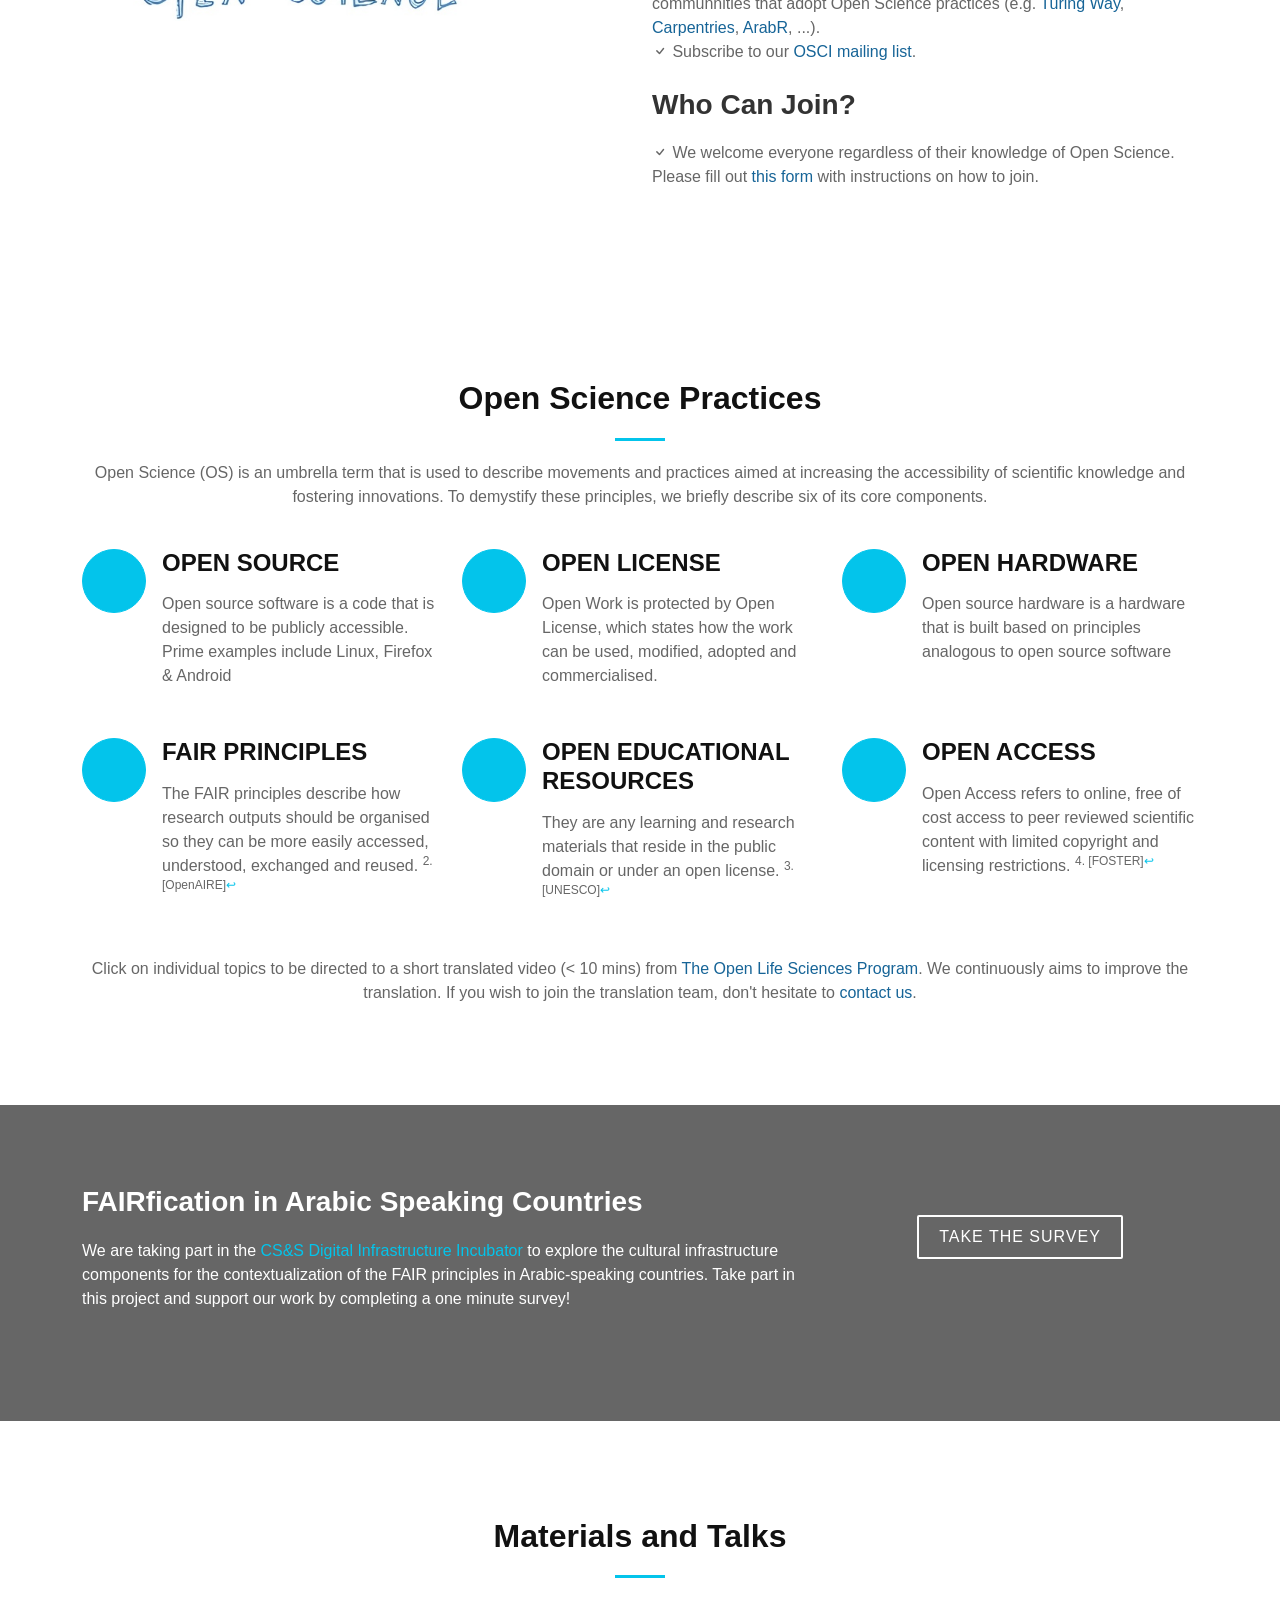
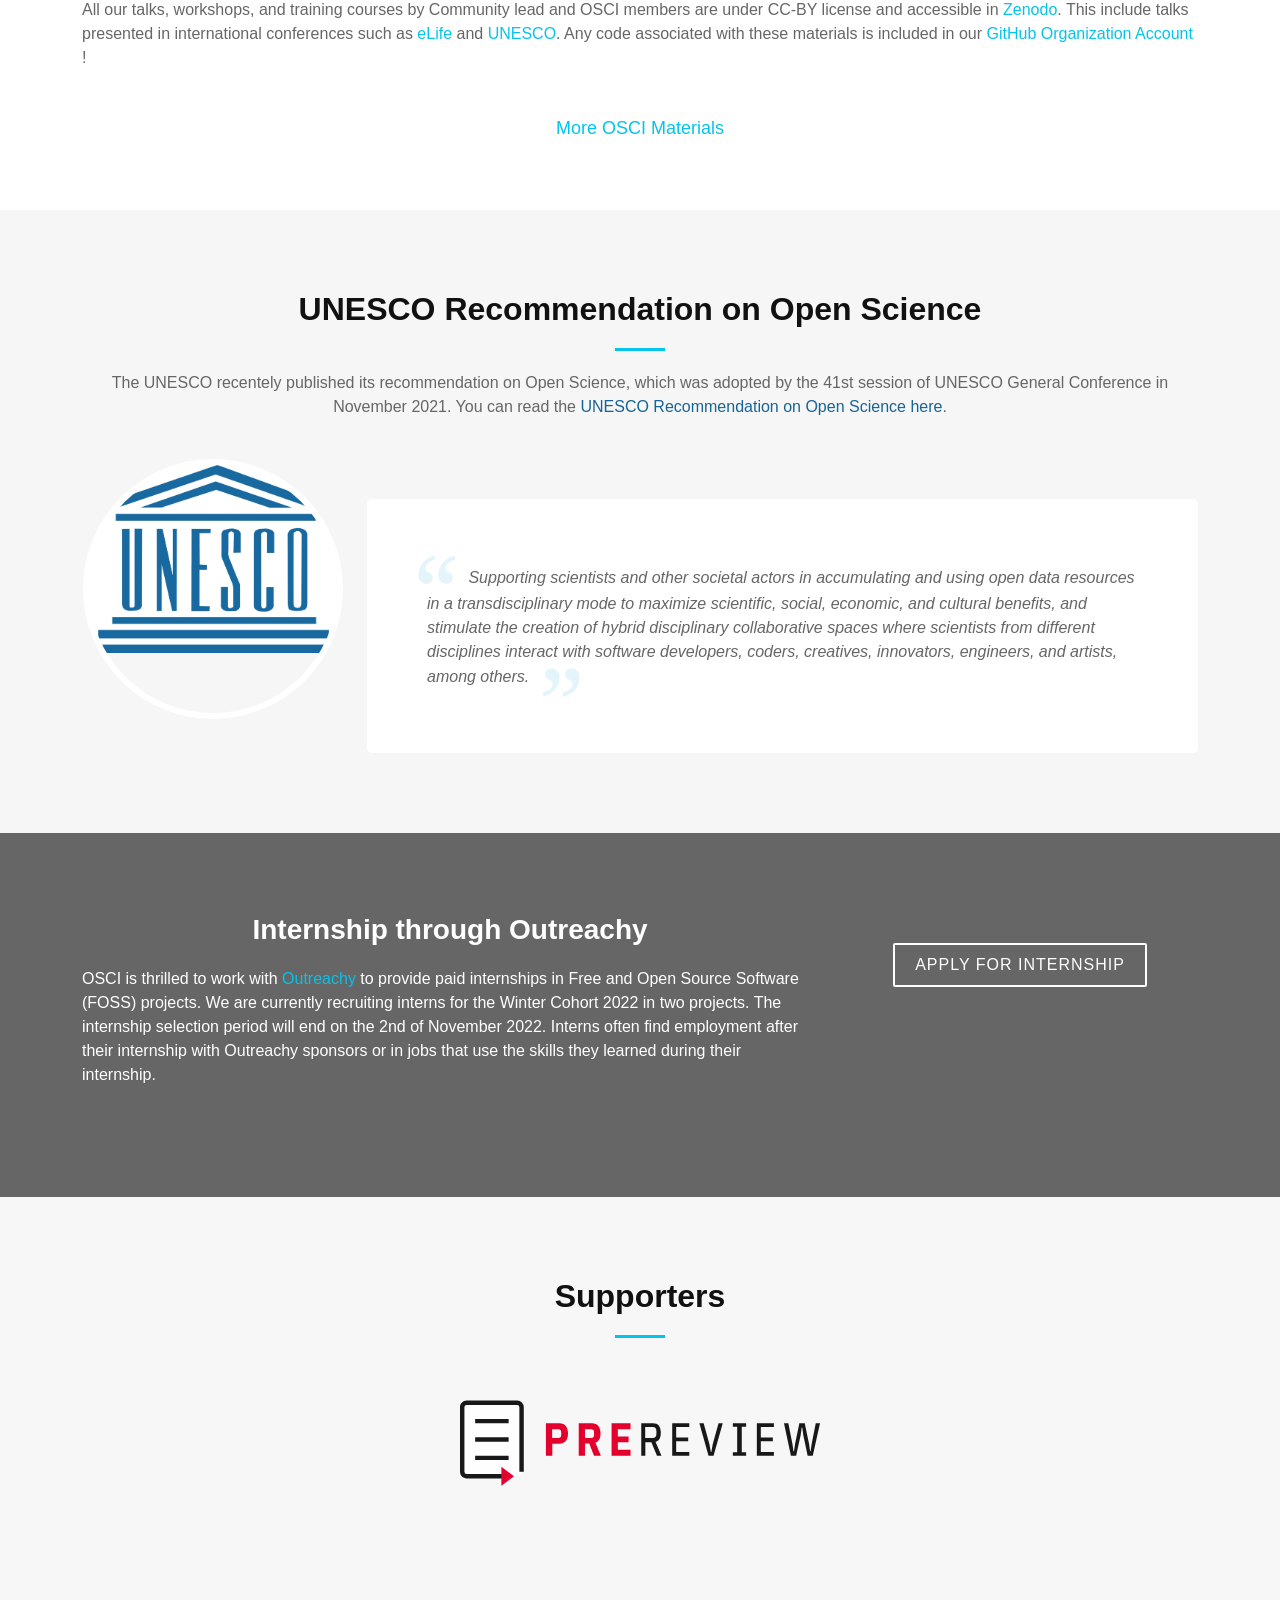
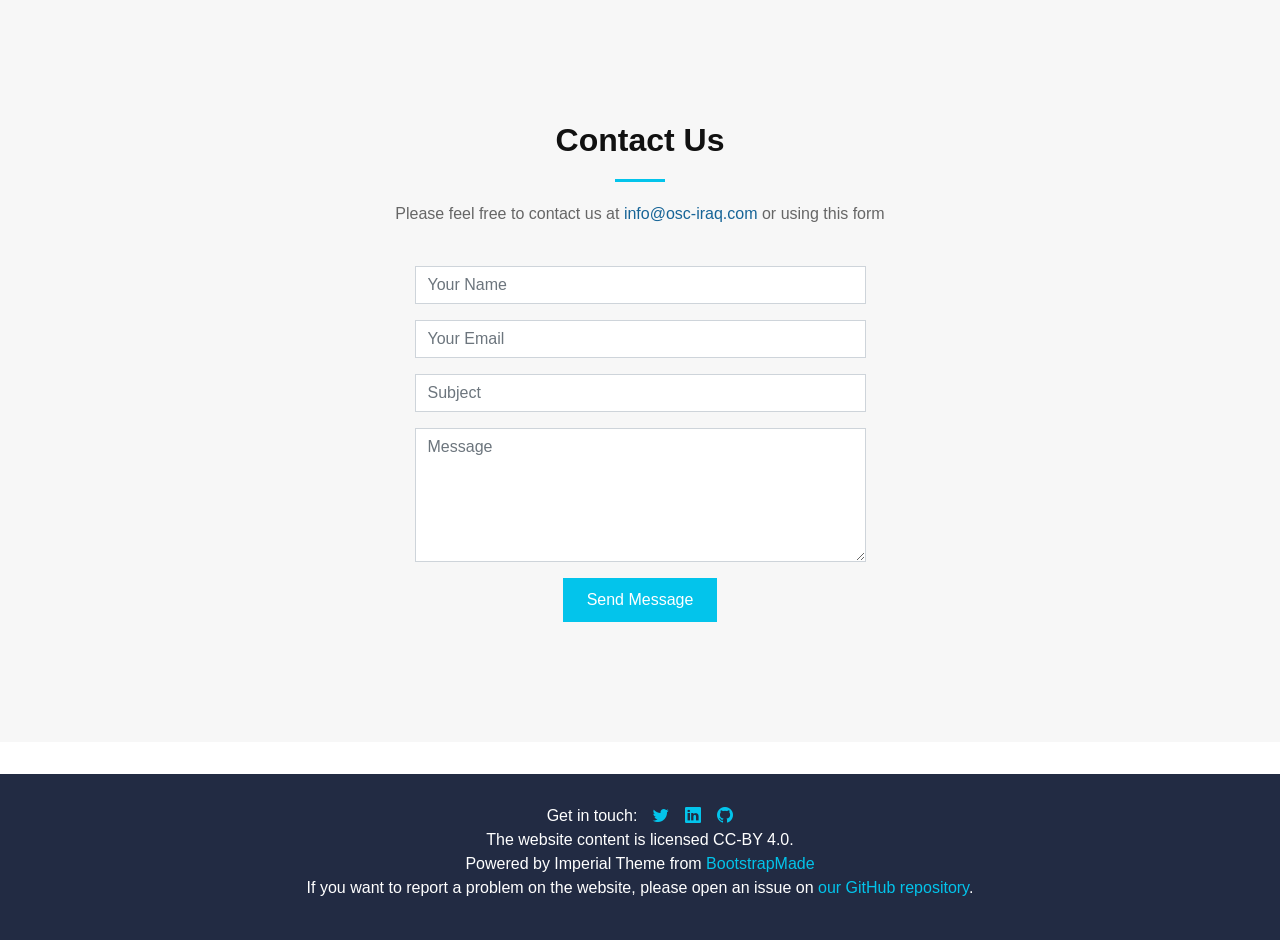
==== commit 5eb2e60e: "adding evolution image" ====
--- a/index.html
+++ b/index.html
@@ -141,7 +141,7 @@
           <div class="row">
 
             <div class="col-lg-6 about-img">
-              <img src="assets/img/landing/evolution.png" alt="">
+              <img src="assets/img/landing/evolution.jpeg" alt="">
             </div>
 
             <div class="col-md-6 about-content">
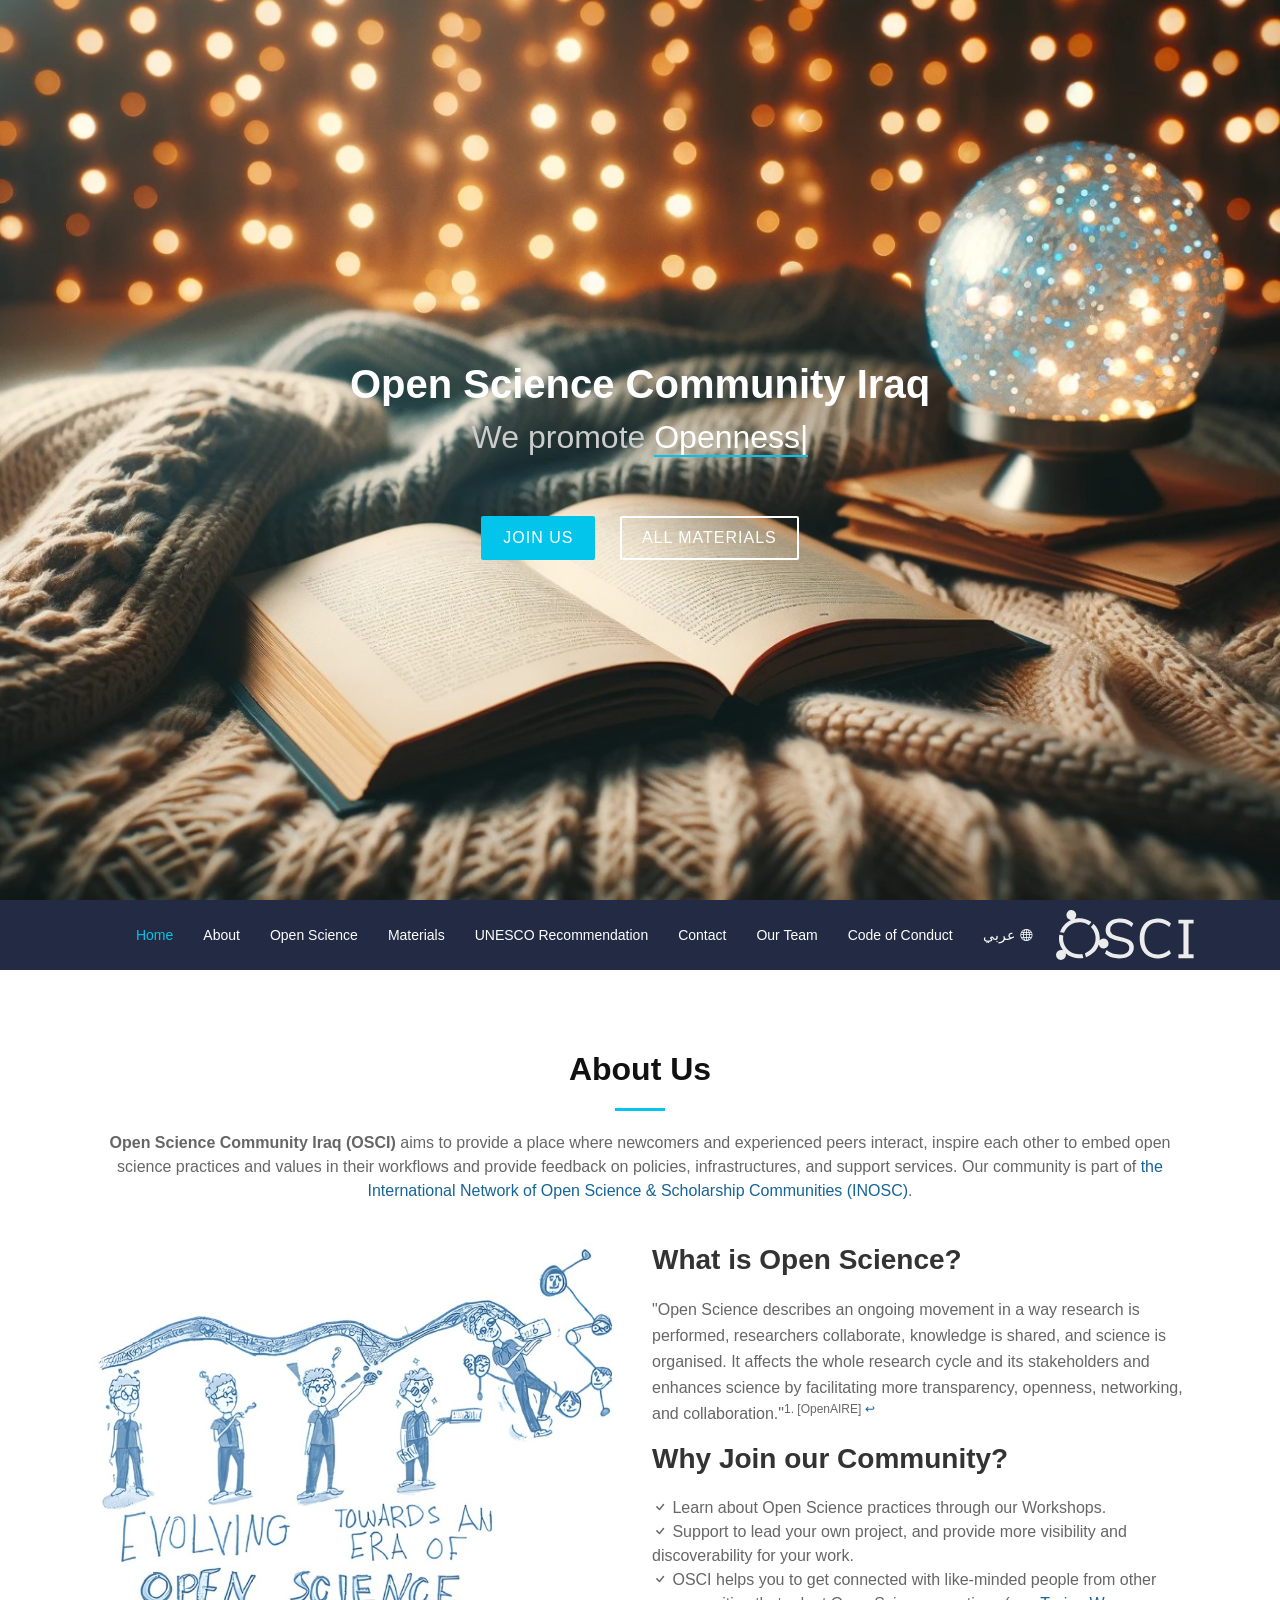
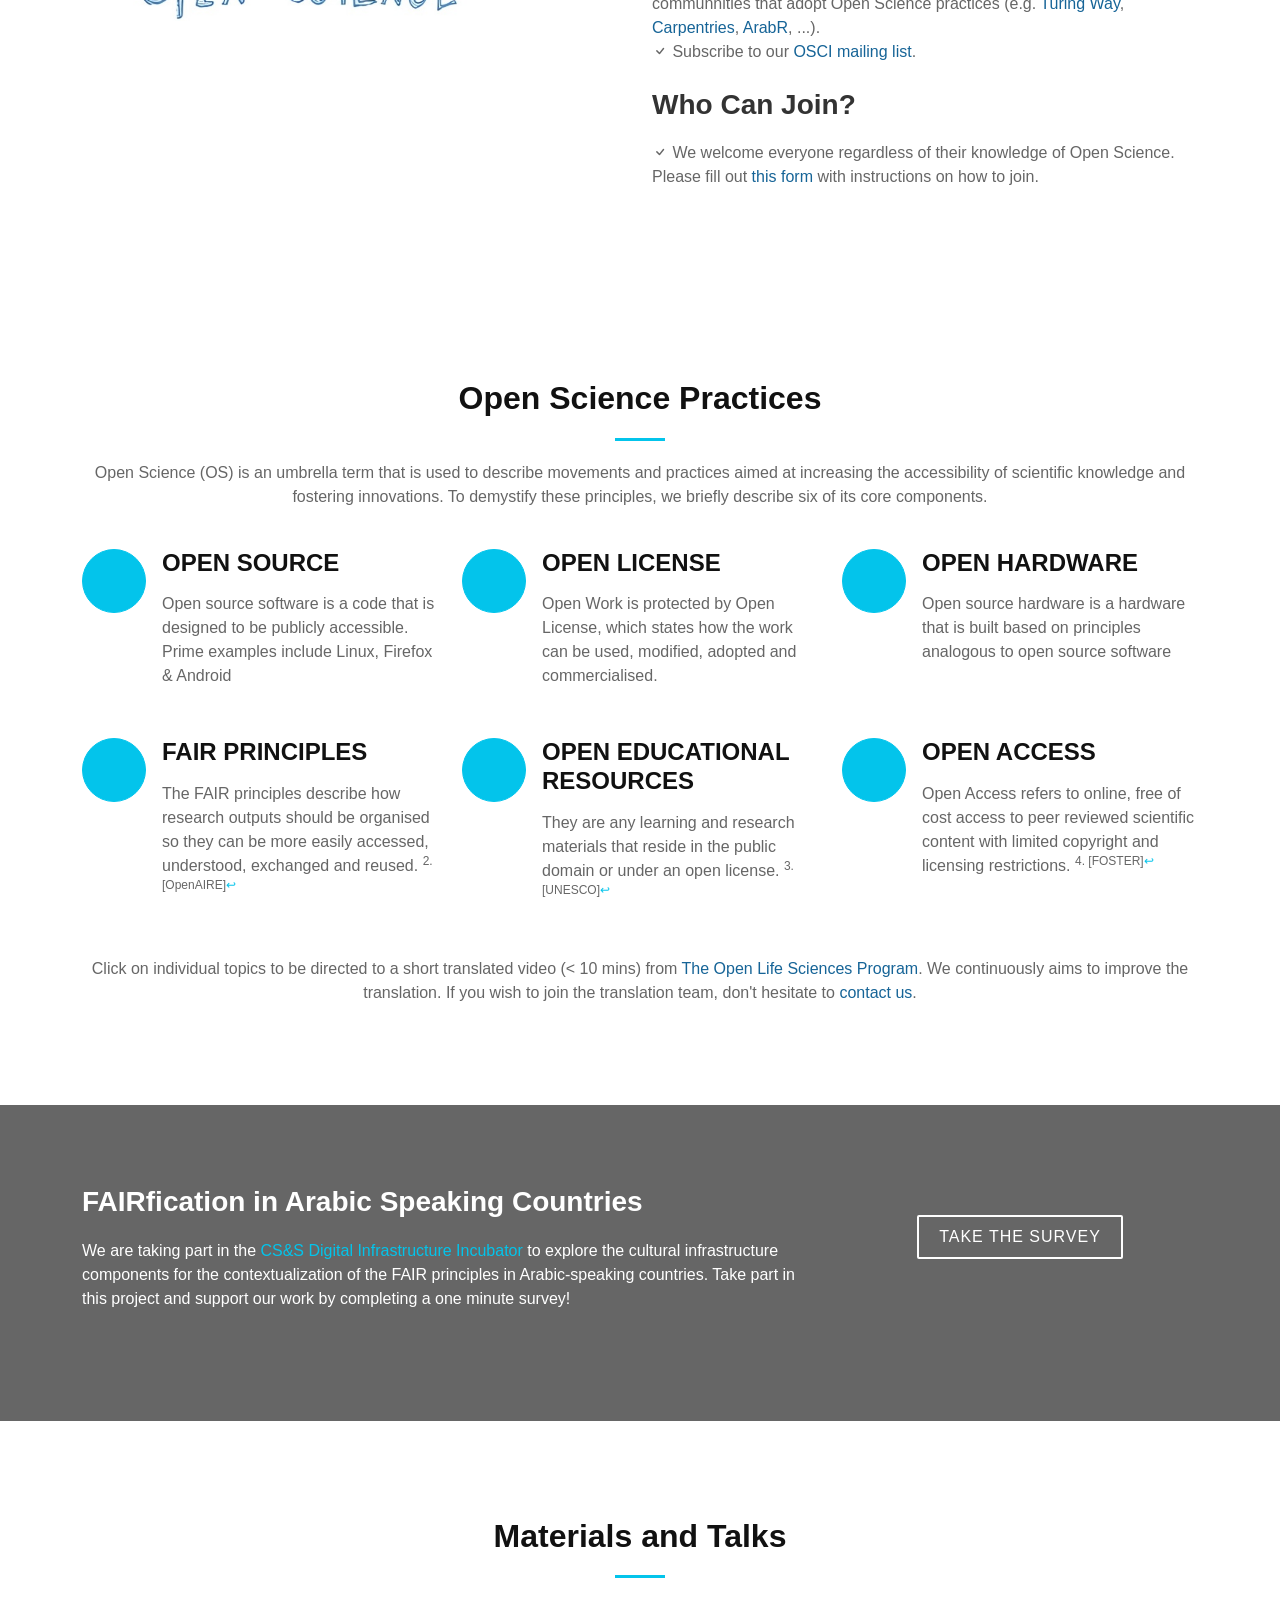
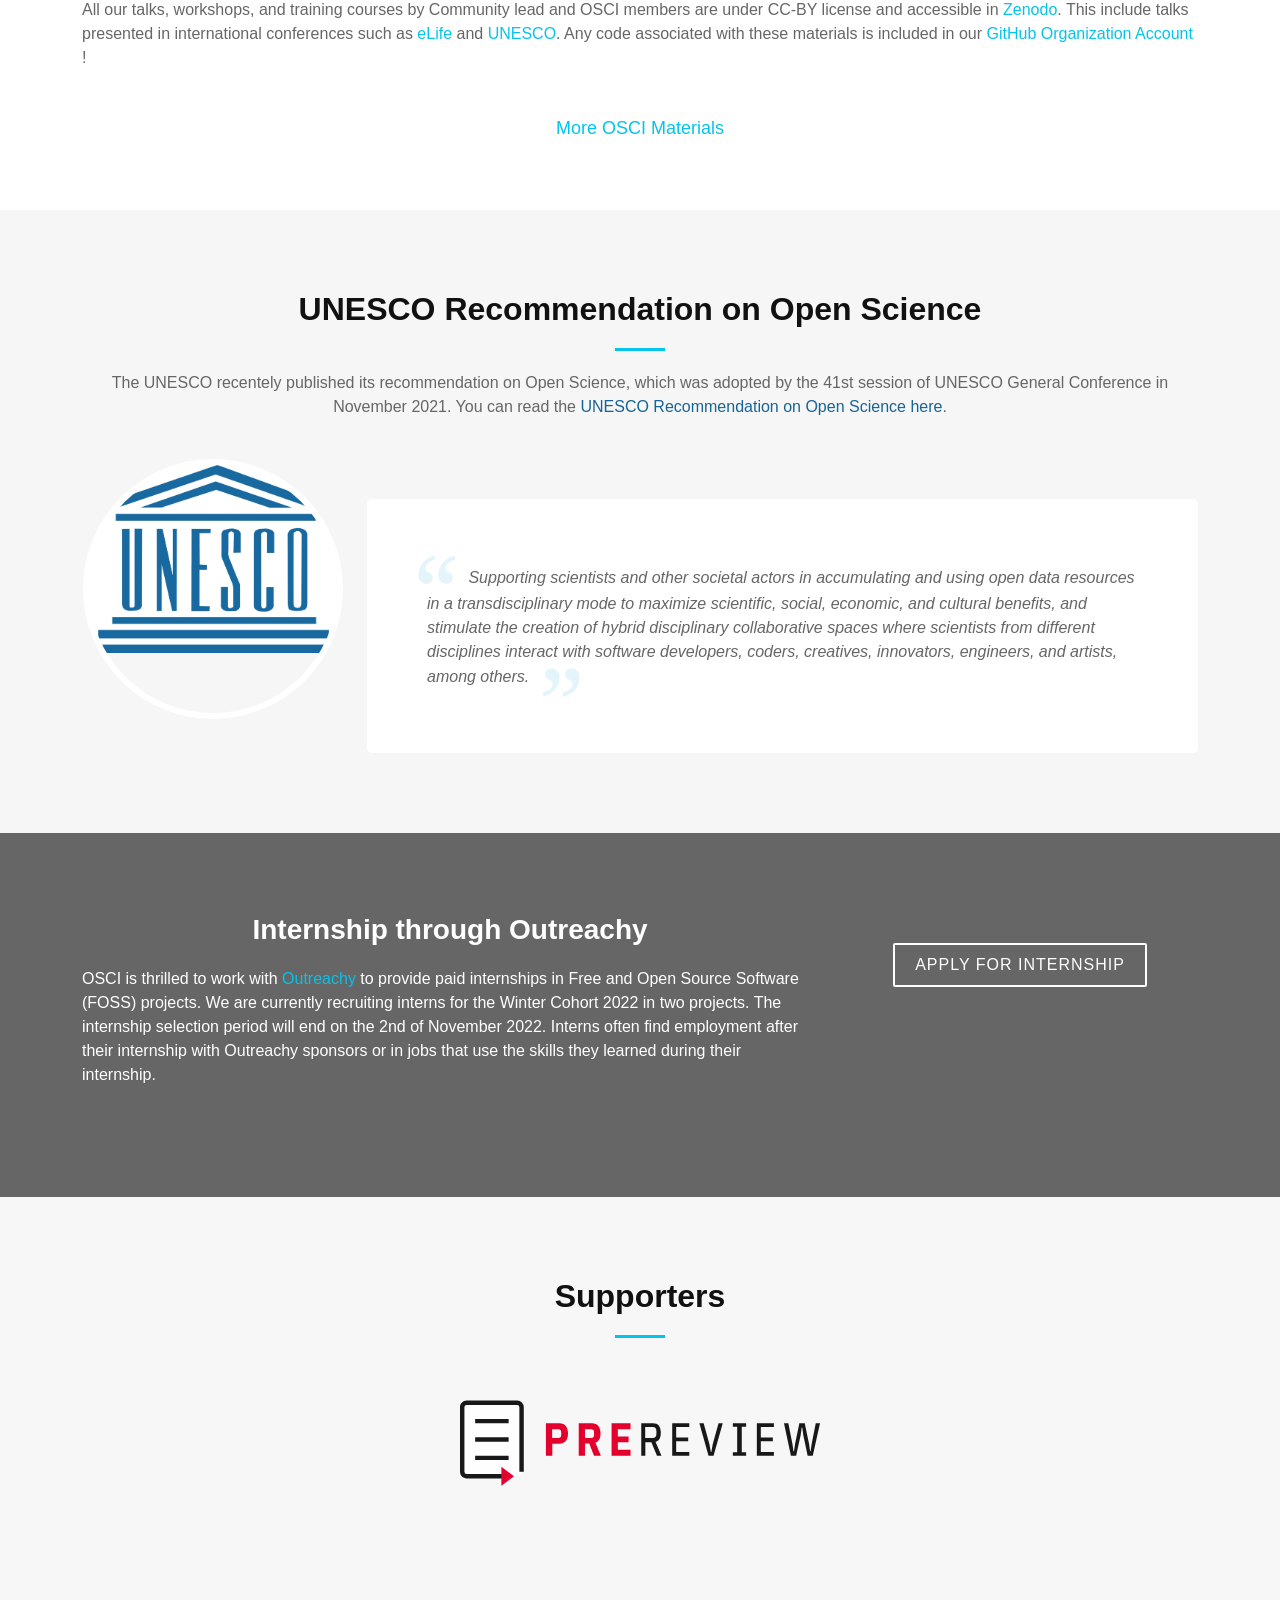
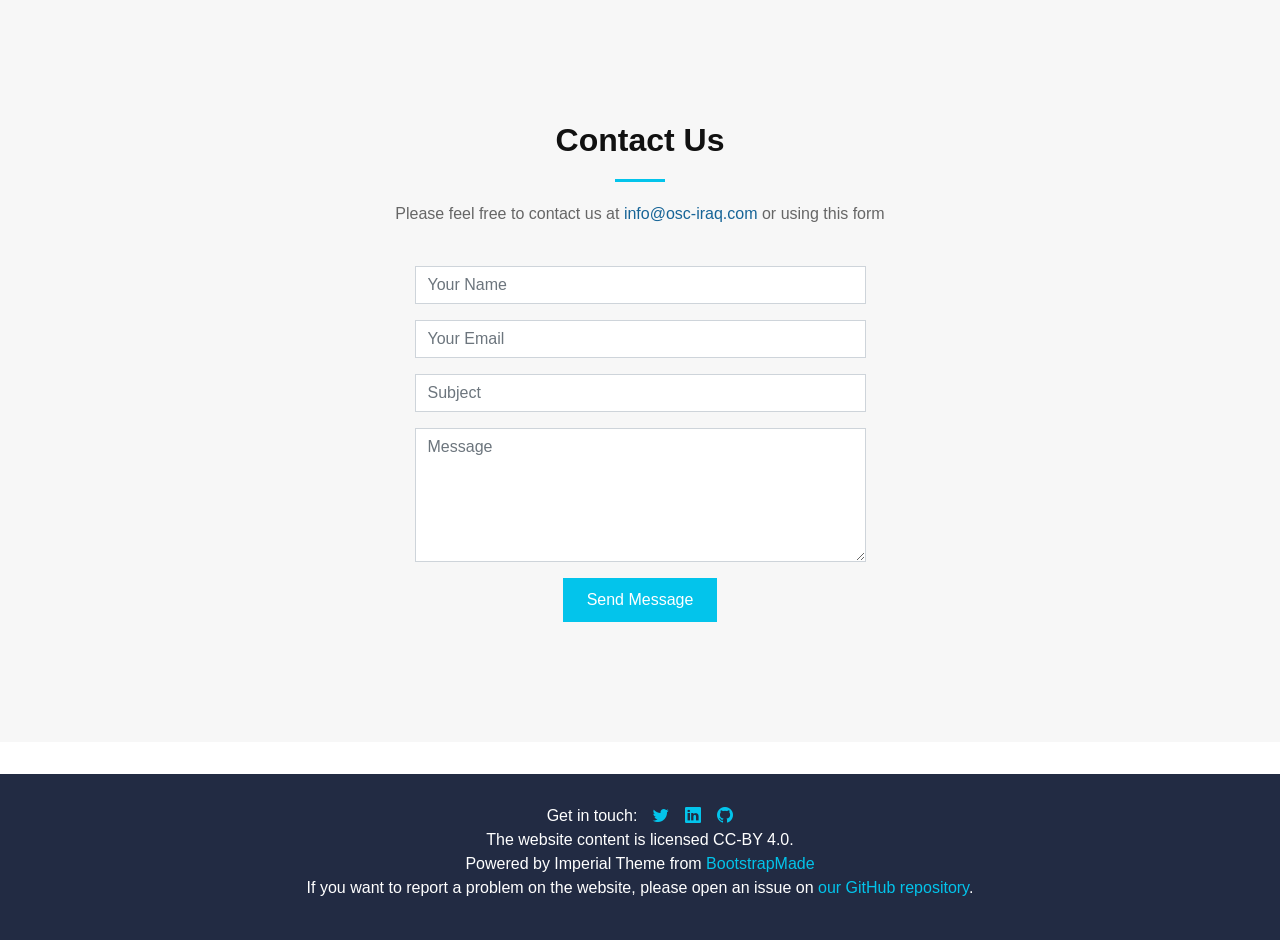
==== commit 2b1f8b4e: "added code of conduct" ====
--- a/index.html
+++ b/index.html
@@ -111,6 +111,8 @@
           <li><a class="nav-link scrollto" href="#testimonials">UNESCO Recommendation</a></li>
           <li><a class="nav-link scrollto" href="#contact">Contact</a></li>
           <li><a href="ourteam.html">Our Team </a></li>
+          <li><a href="code-of-conduct-en.html">Code of Conduct</a></li>
+
           <li><a href="ar-index.html">عربي <i class="bi bi-globe"></i></a></li>
         </ul>
         <i class="bi bi-list mobile-nav-toggle"></i>
